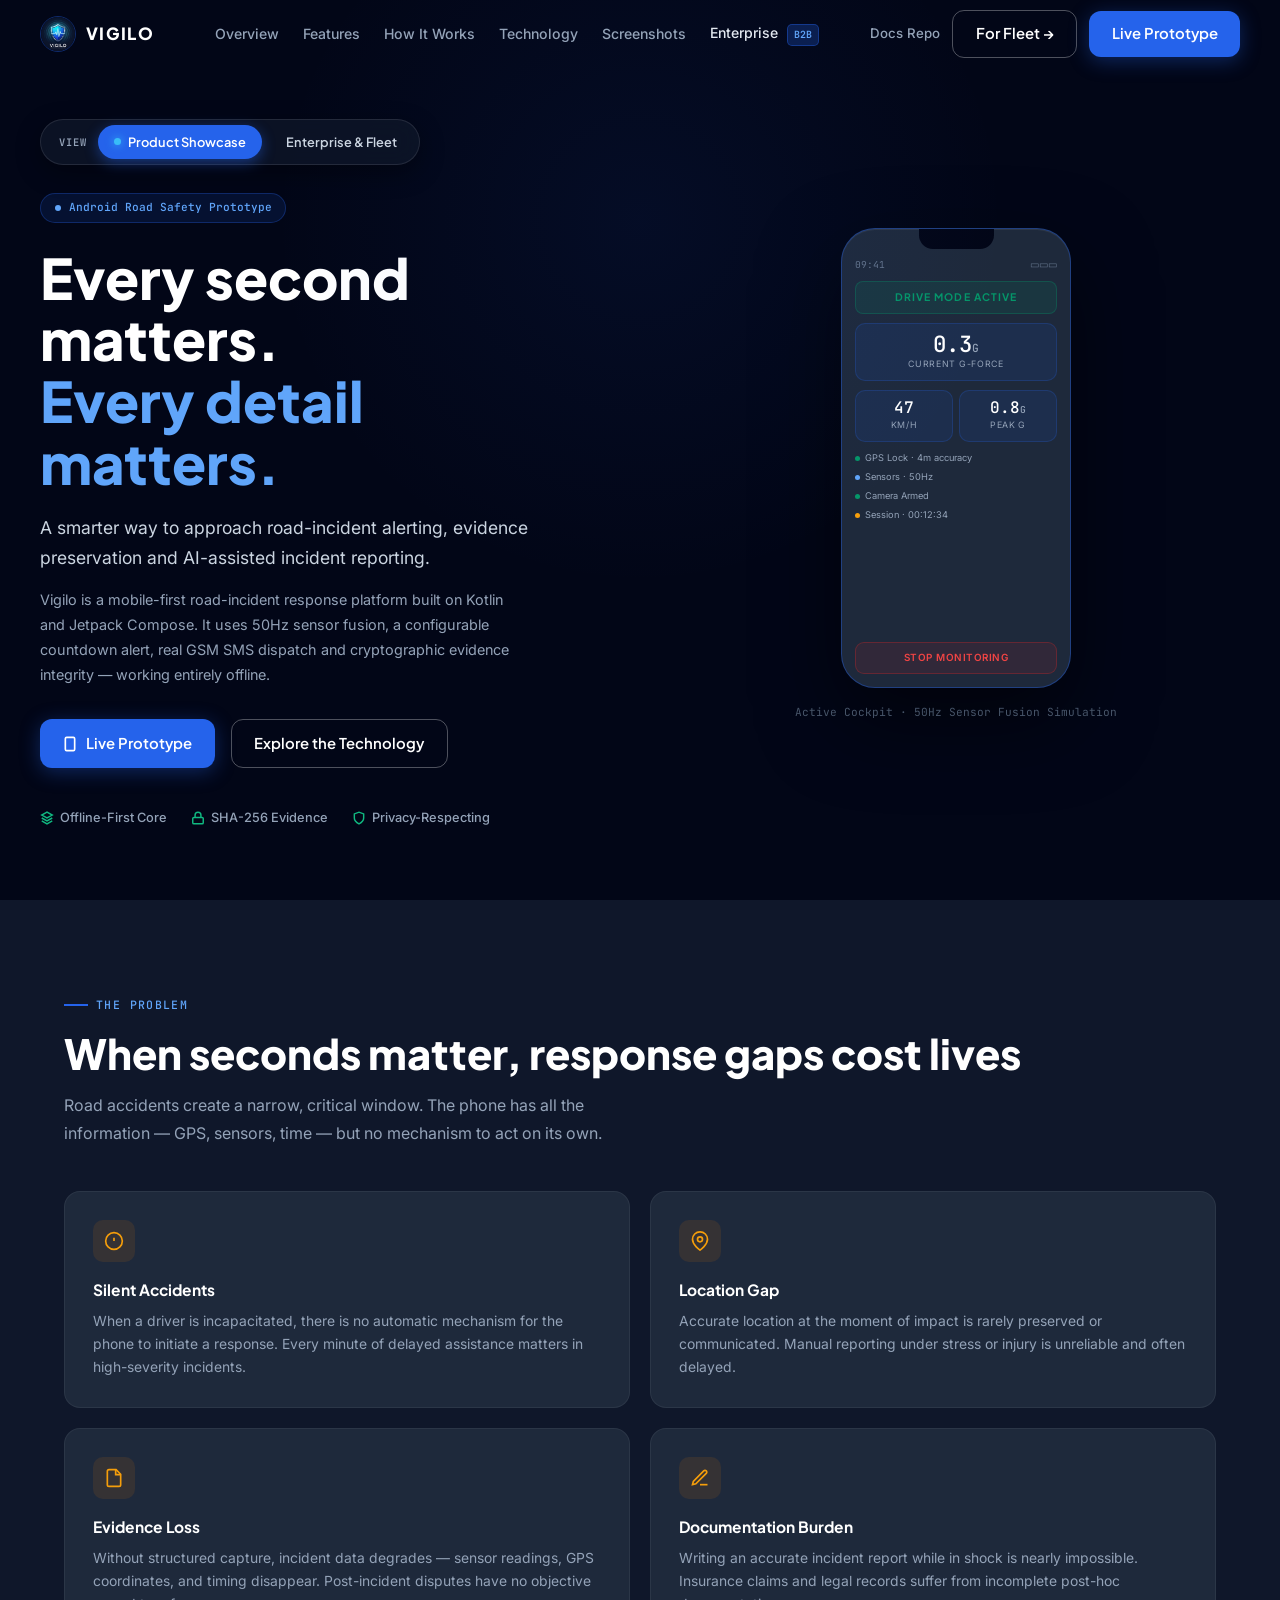
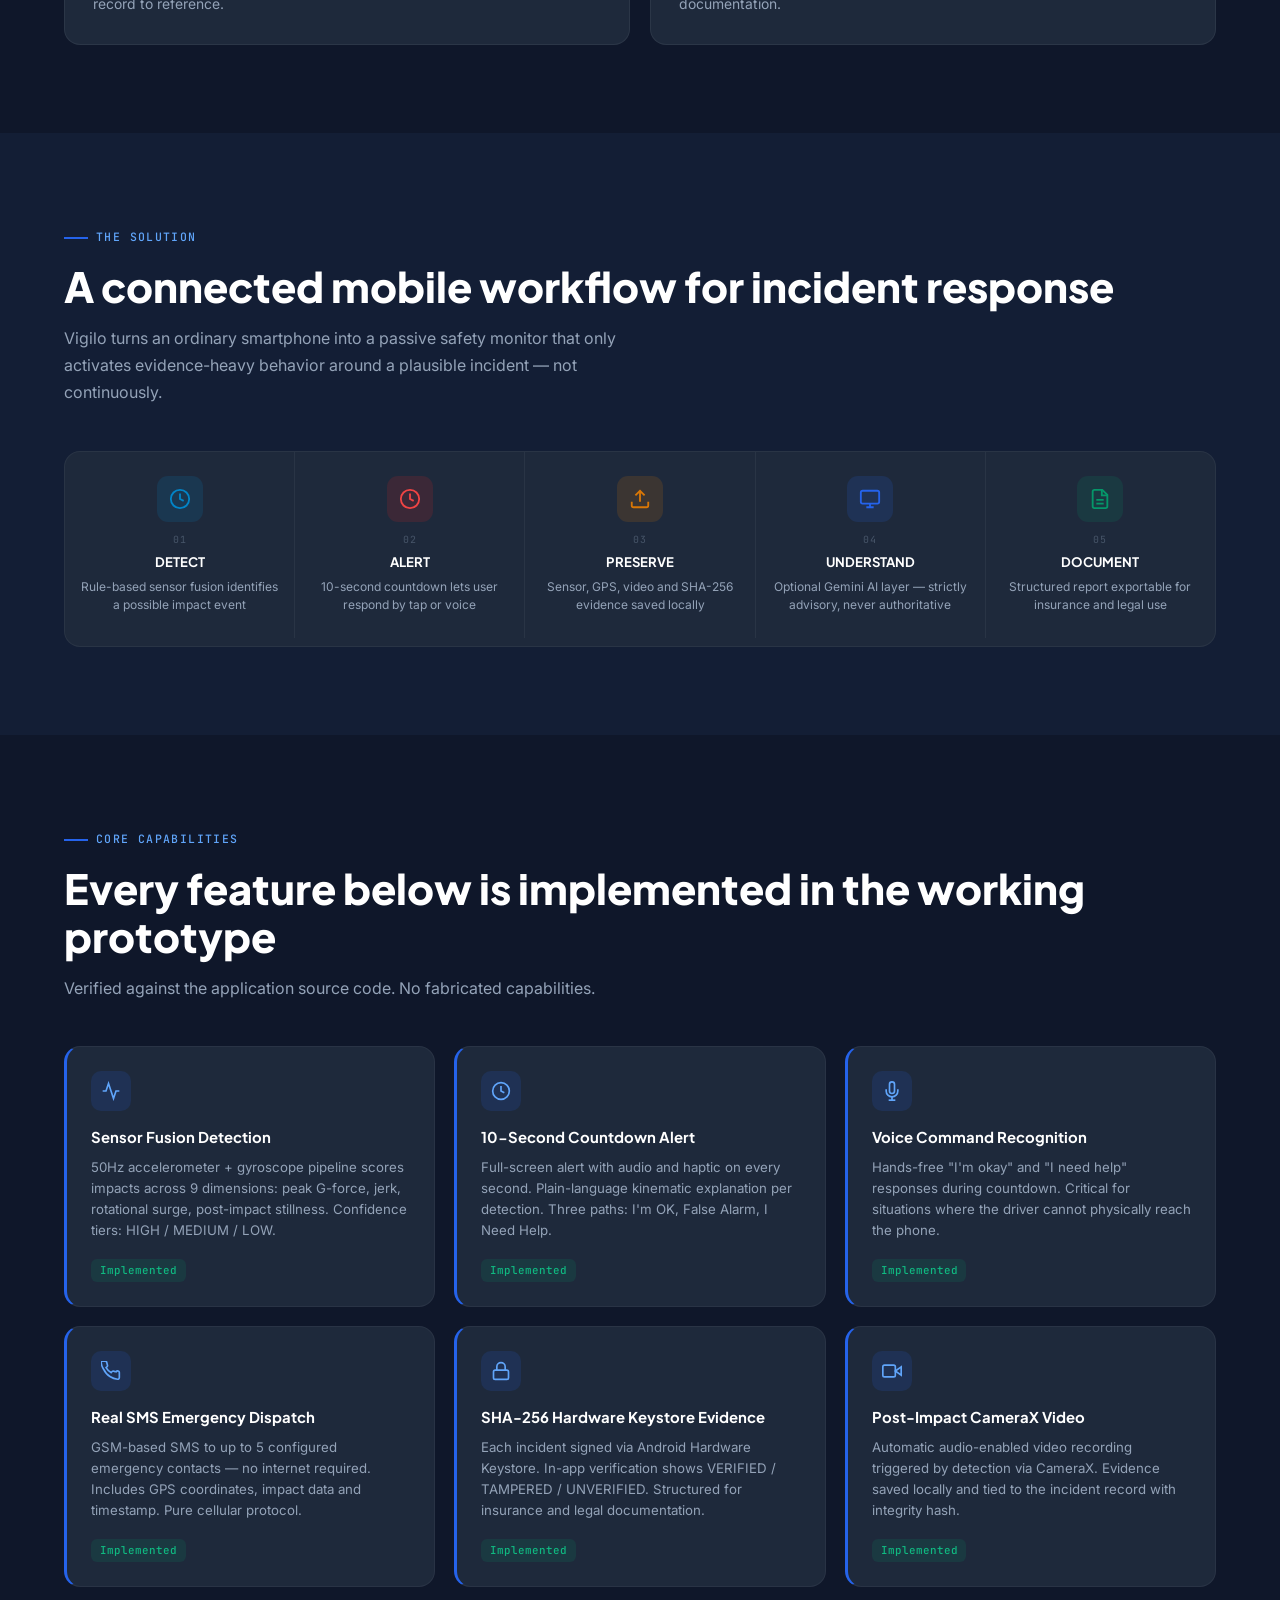
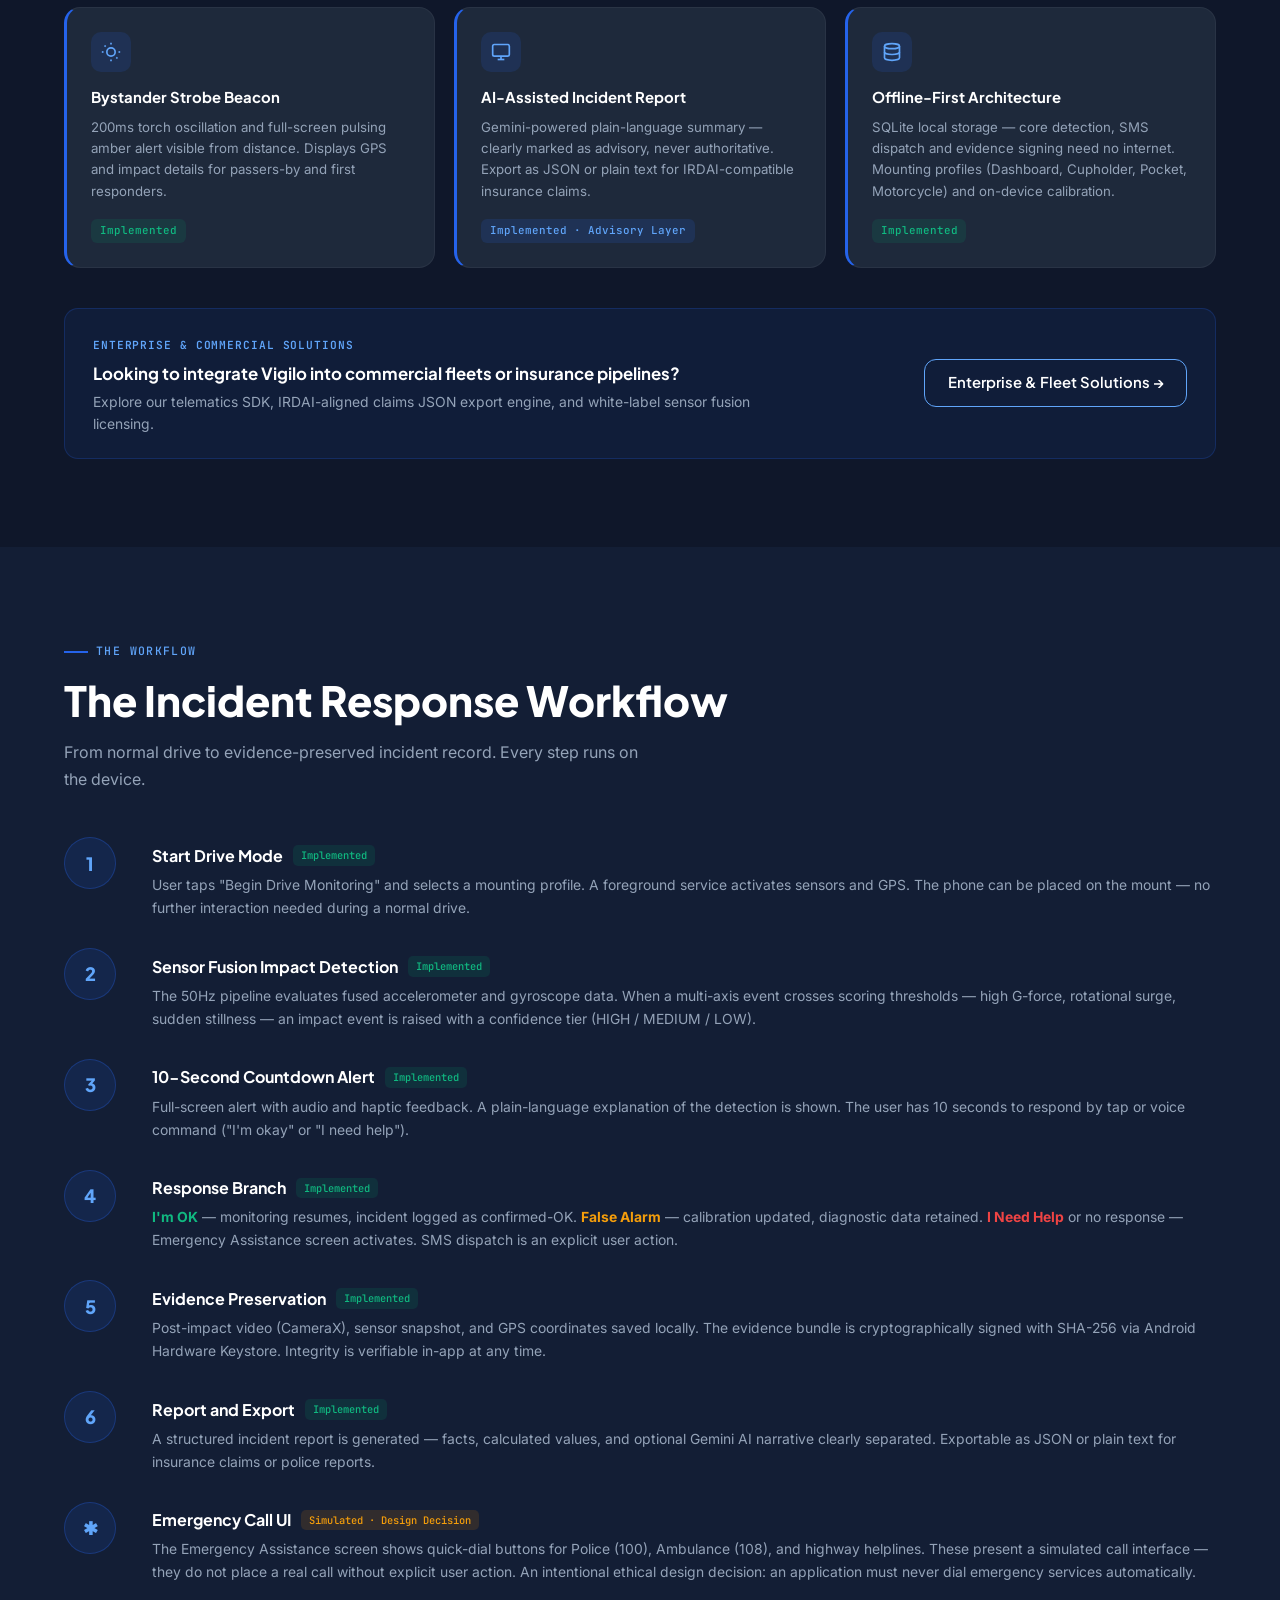
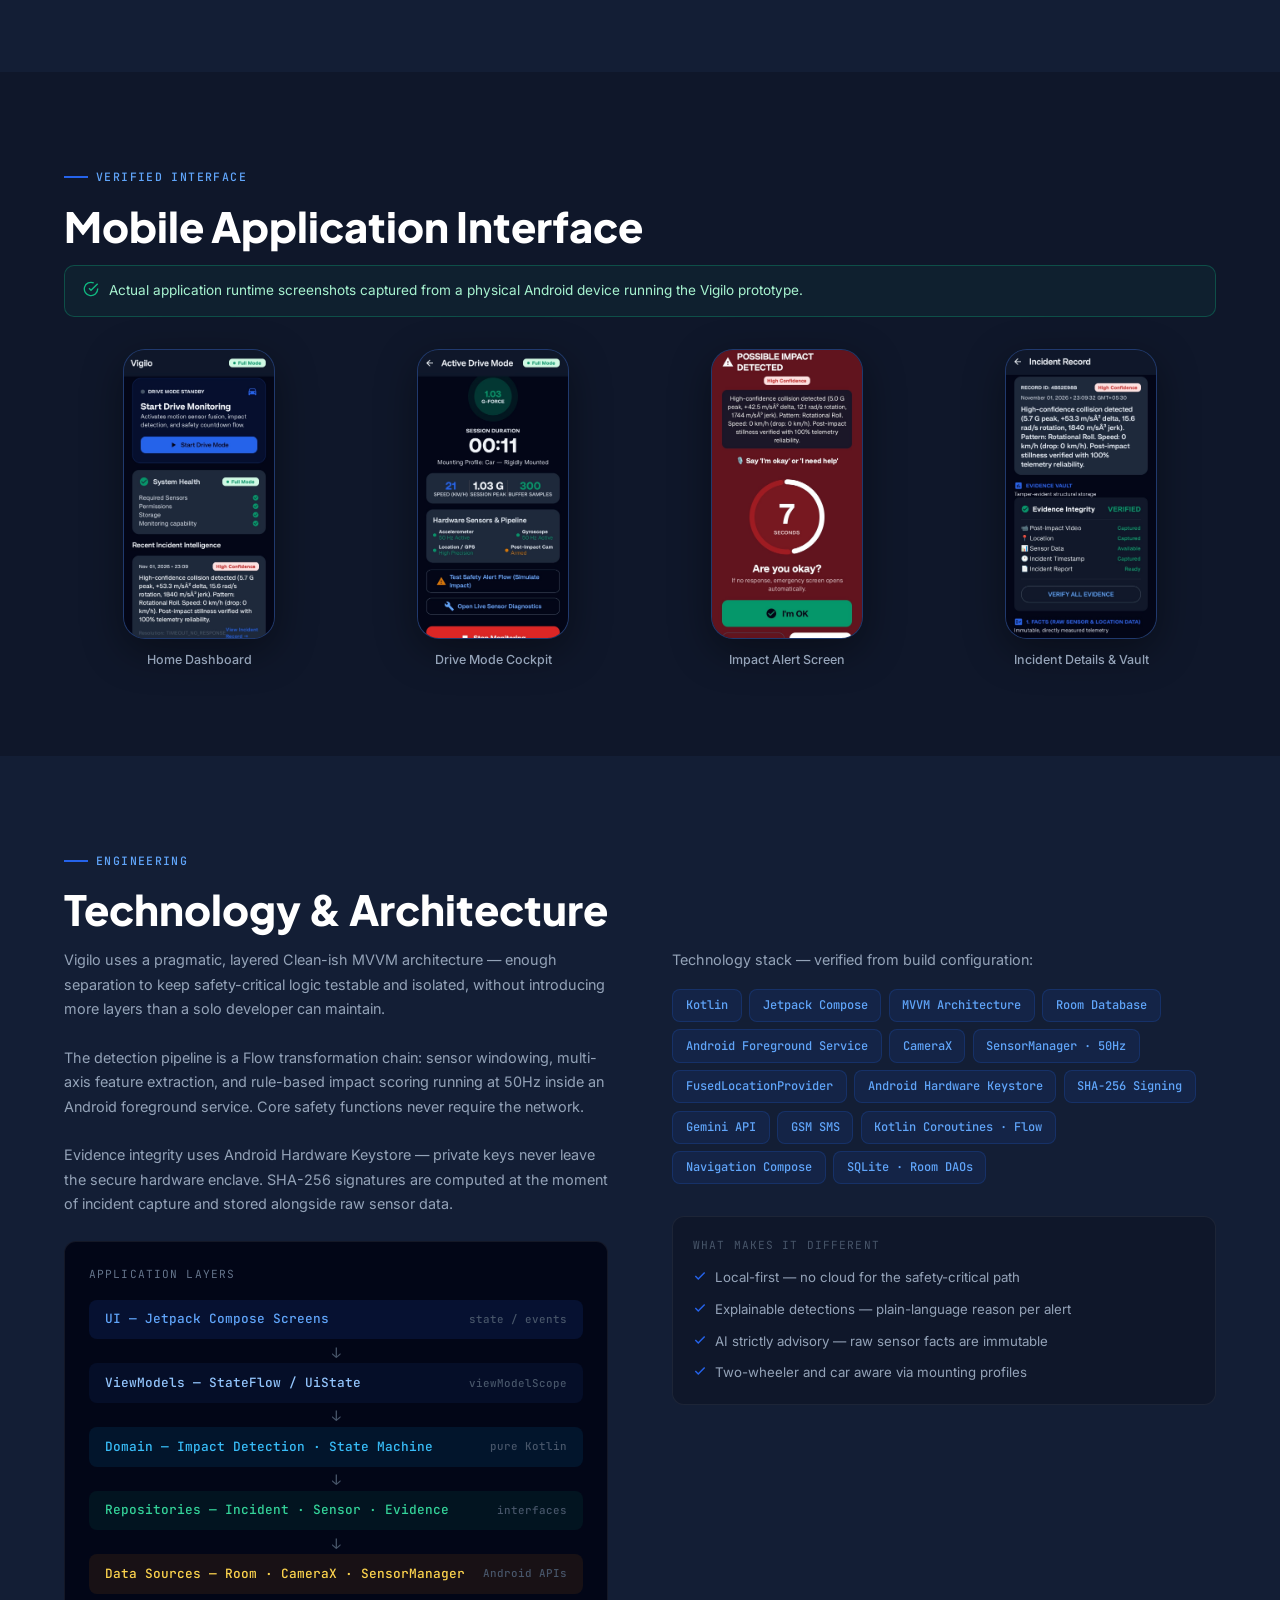
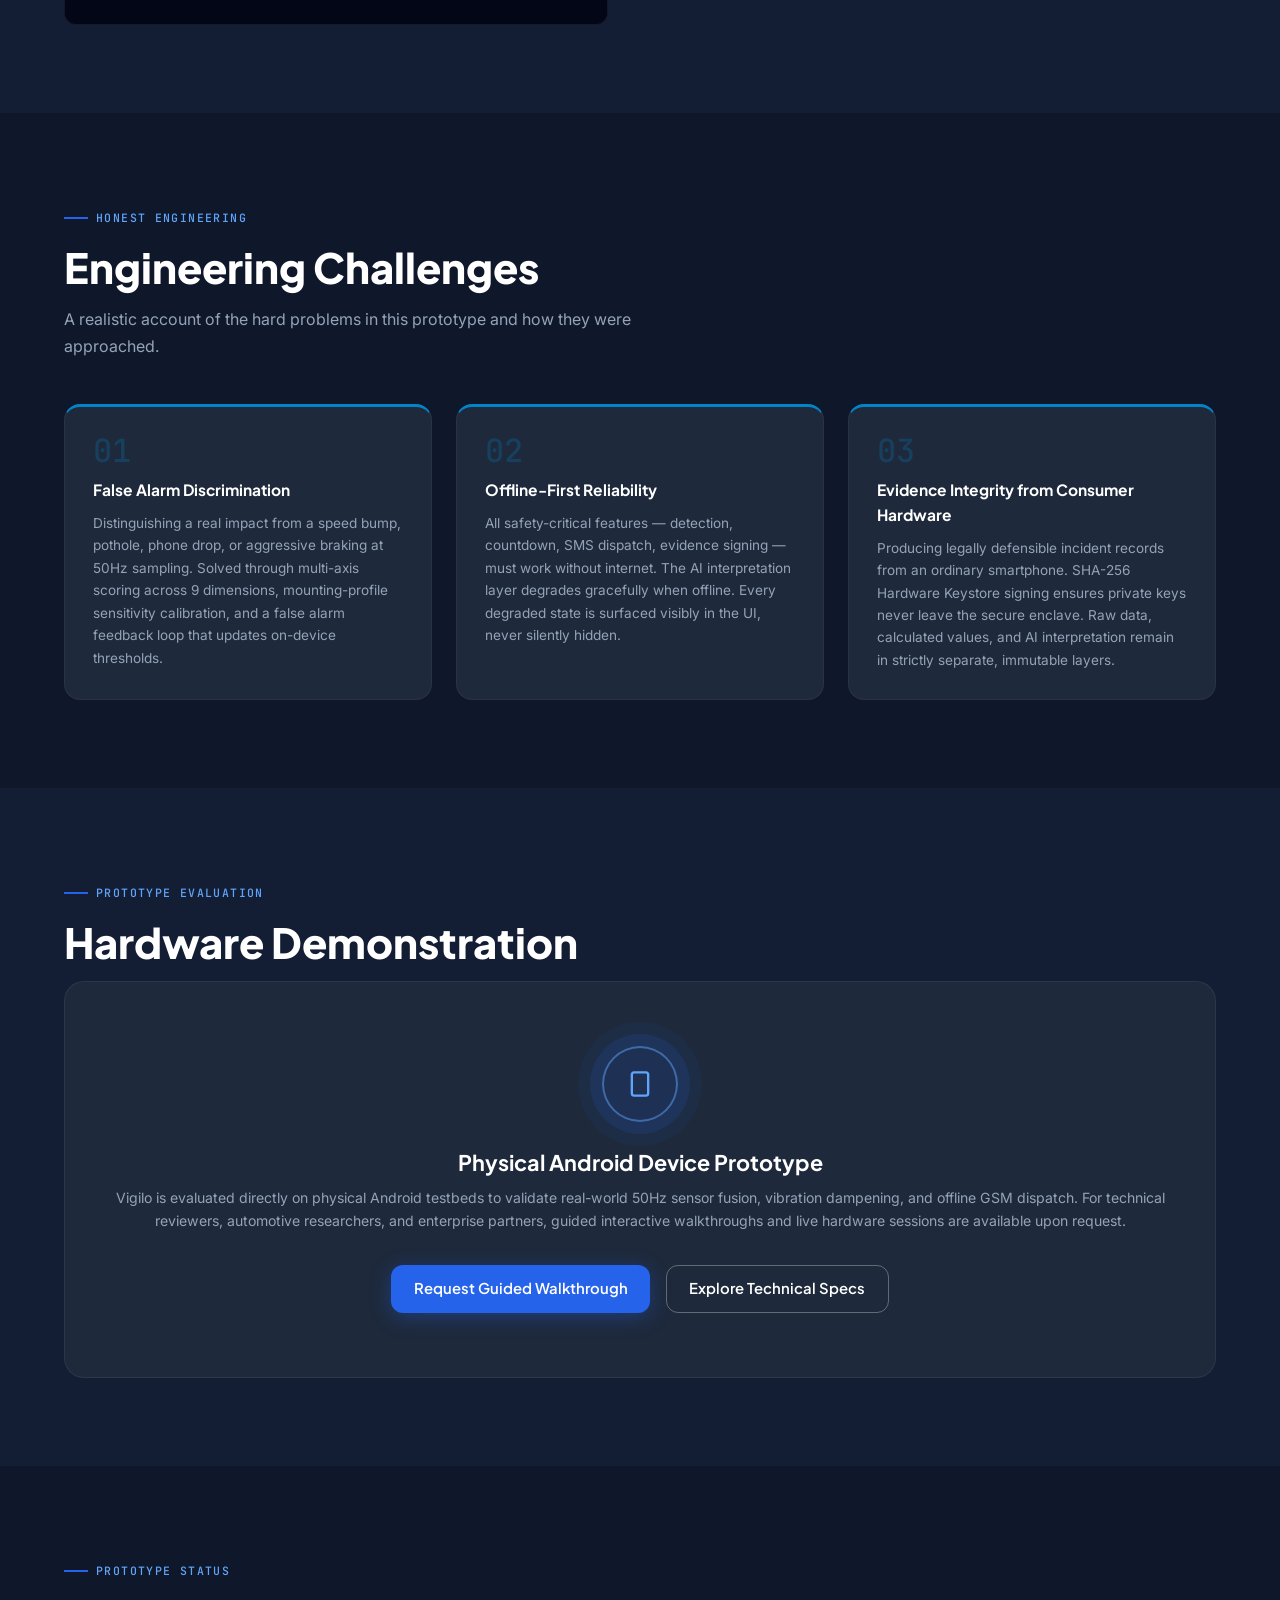
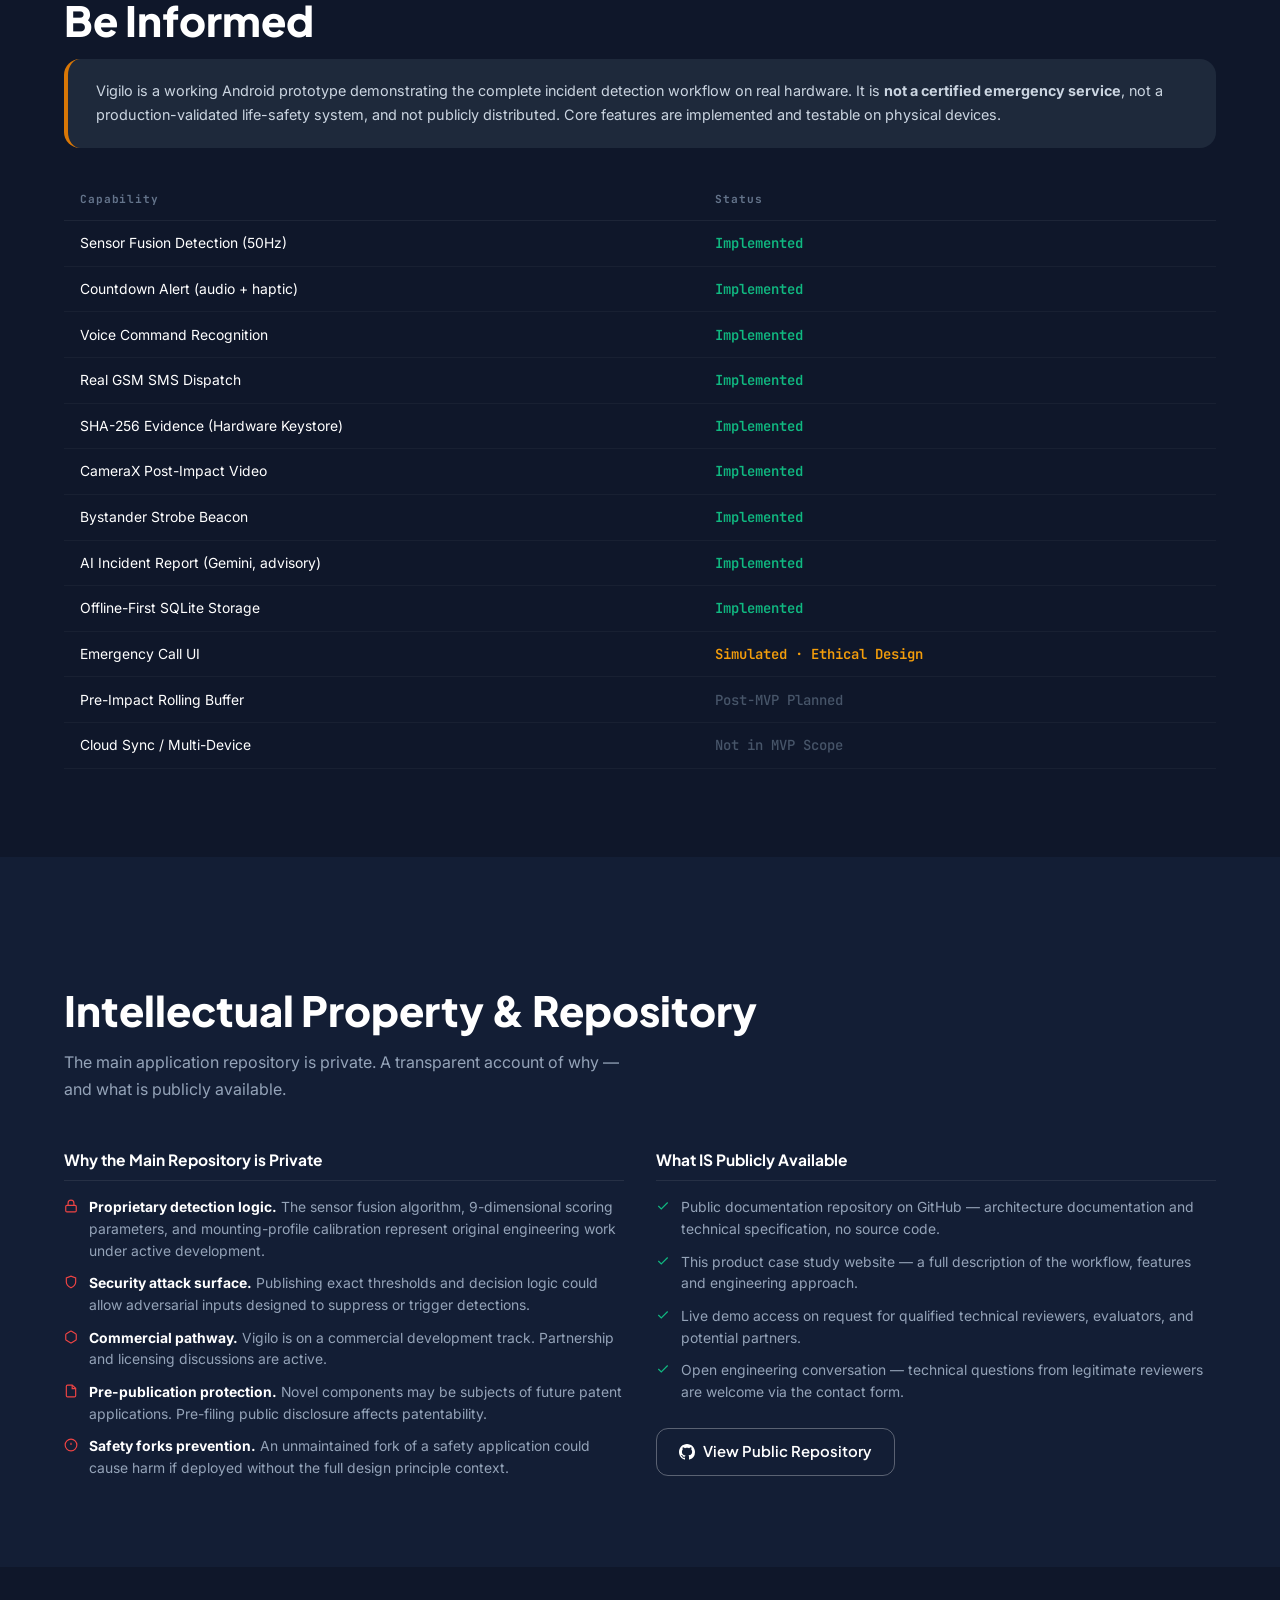
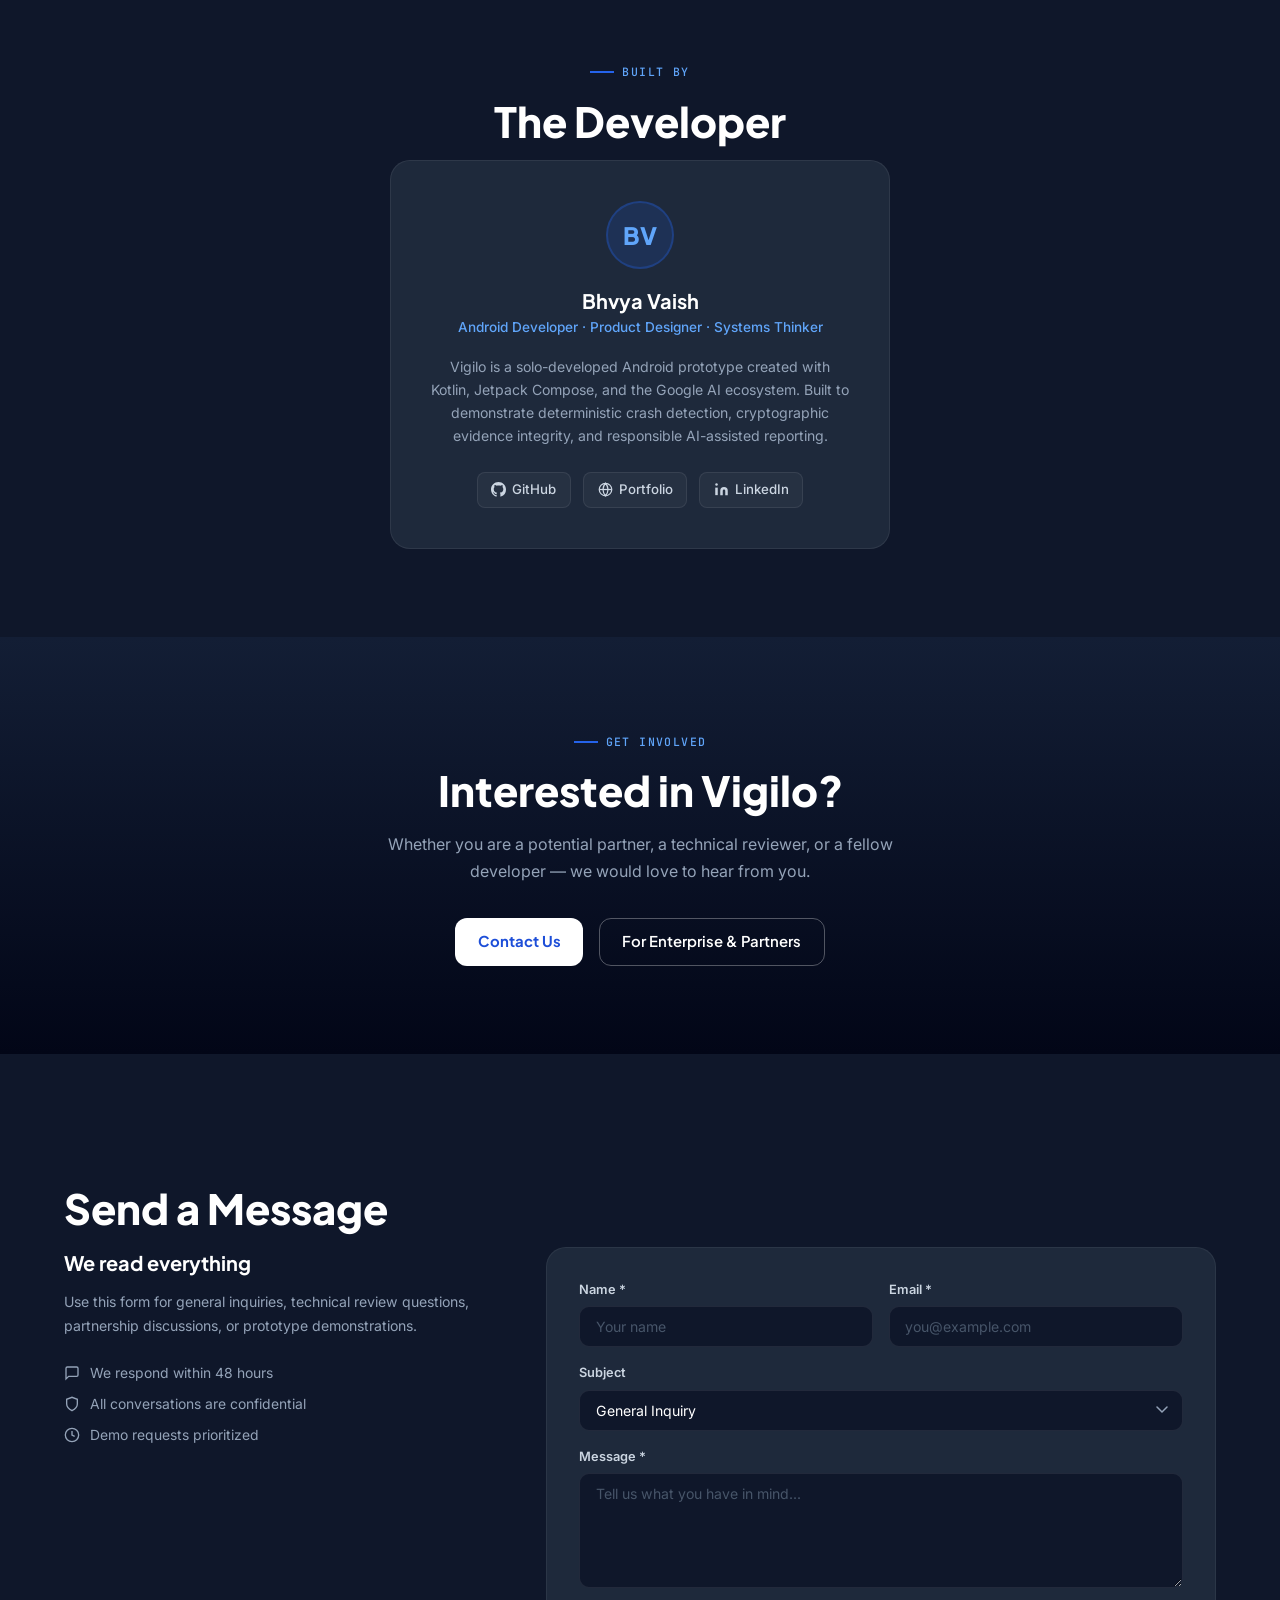
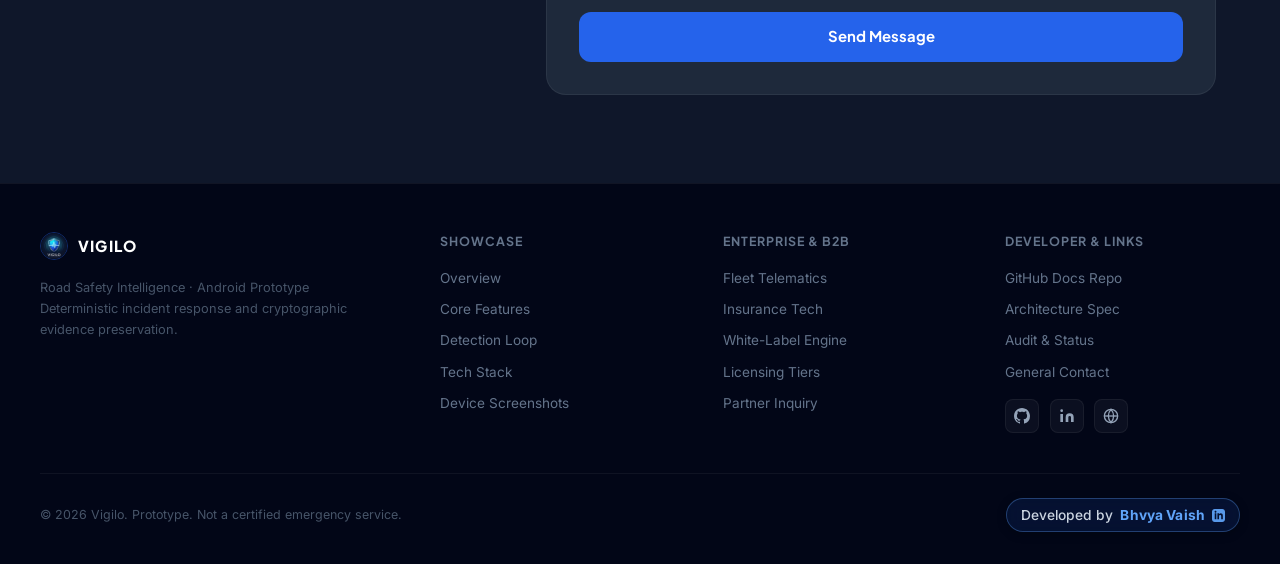
==== index.html @ 18c2a432 "feat: add logo favicon, highlight developer attribution, remove hosted on vercel text" ====
<!DOCTYPE html>
<html lang="en">
<head>
  <meta charset="UTF-8">
  <meta name="viewport" content="width=device-width, initial-scale=1.0">
  <title>Vigilo — Road Safety Intelligence</title>
  <meta name="description" content="Vigilo is a mobile-first road-incident response platform for Android. Sensor fusion crash detection, real SMS dispatch, SHA-256 evidence integrity, and AI-assisted reporting.">
    <link rel="icon" type="image/jpeg" href="assets/vigilo_logo_hd.jpg">
  <link rel="shortcut icon" href="favicon.ico">
  <link rel="apple-touch-icon" href="assets/apple-touch-icon.png">
  <link rel="stylesheet" href="style.css">
  <link rel="preconnect" href="https://fonts.googleapis.com">
  <link rel="preconnect" href="https://fonts.gstatic.com" crossorigin>
</head>
<body>

<!-- NAV -->
<nav class="nav" id="mainNav" role="navigation" aria-label="Main navigation">
  <div class="nav-inner">
    <a href="#" class="nav-brand" aria-label="Vigilo home">
      <img src="assets/vigilo_logo_hd.jpg" alt="Vigilo logo" class="nav-logo">
      <span class="nav-wordmark">VIGILO</span>
    </a>
    <div class="nav-links" role="menubar">
      <a href="#overview"     class="nav-link" role="menuitem">Overview</a>
      <a href="#features"     class="nav-link" role="menuitem">Features</a>
      <a href="#how-it-works" class="nav-link" role="menuitem">How It Works</a>
      <a href="#technology"   class="nav-link" role="menuitem">Technology</a>
      <a href="#demo"         class="nav-link" role="menuitem">Screenshots</a>
      <a href="business.html" class="nav-link nav-link--enterprise" role="menuitem">Enterprise <span class="nav-badge">B2B</span></a>
    </div>
    <div class="nav-actions">
      <a href="https://github.com/BhvyaVaish/vigilo-showcase" target="_blank" rel="noopener noreferrer" class="nav-github-link">Docs Repo</a>
      <a href="business.html" class="btn btn-outline btn-sm">For Fleet &rarr;</a>
      <a href="#demo" class="btn btn-primary btn-sm">Live Prototype</a>
    </div>
    <button class="nav-hamburger" id="hamburger" aria-label="Open menu" aria-expanded="false">
      <span></span><span></span><span></span>
    </button>
  </div>
  <div class="nav-mobile" id="navMobile" role="menu">
    <a href="#overview"     class="nav-link" role="menuitem">Overview</a>
    <a href="#features"     class="nav-link" role="menuitem">Features</a>
    <a href="#how-it-works" class="nav-link" role="menuitem">How It Works</a>
    <a href="#technology"   class="nav-link" role="menuitem">Technology</a>
    <a href="#demo"         class="nav-link" role="menuitem">Screenshots</a>
    <a href="business.html" class="nav-link nav-link--enterprise" role="menuitem">Enterprise &amp; Fleet <span class="nav-badge">B2B</span></a>
    <a href="https://github.com/BhvyaVaish/vigilo-showcase" target="_blank" rel="noopener noreferrer" class="nav-link" role="menuitem">GitHub Showcase</a>
    <a href="#demo" class="btn btn-primary">Live Prototype</a>
  </div>
</nav>

<!-- HERO -->
<section class="hero" id="home">
  <div class="hero-inner">
    <div class="hero-copy">
      <div class="site-page-switcher" role="tablist" aria-label="Website Page Switcher">
        <span class="switcher-label">View</span>
        <a href="index.html" class="switcher-pill active" role="tab" aria-selected="true">
          <span class="switcher-dot"></span>
          Product Showcase
        </a>
        <a href="business.html" class="switcher-pill" role="tab" aria-selected="false">
          Enterprise &amp; Fleet
        </a>
      </div>
      <div class="hero-badge">
        <span class="hero-badge-dot"></span>
        Android Road Safety Prototype
      </div>
      <h1 class="hero-title">Every second matters.<br><span class="accent">Every detail matters.</span></h1>
      <p class="hero-sub">A smarter way to approach road-incident alerting, evidence preservation and AI-assisted incident reporting.</p>
      <p class="hero-desc">Vigilo is a mobile-first road-incident response platform built on Kotlin and Jetpack Compose. It uses 50Hz sensor fusion, a configurable countdown alert, real GSM SMS dispatch and cryptographic evidence integrity — working entirely offline.</p>
      <div class="hero-actions">
        <a href="#demo" class="btn btn-primary">
          <svg width="16" height="16" viewBox="0 0 24 24" fill="none" stroke="currentColor" stroke-width="2.5" aria-hidden="true"><rect x="5" y="2" width="14" height="20" rx="2" ry="2"/><line x1="12" y1="18" x2="12.01" y2="18"/></svg>
          Live Prototype
        </a>
        <a href="#technology" class="btn btn-outline">Explore the Technology</a>
      </div>
      <div class="hero-trust">
        <span class="trust-item">
          <svg width="14" height="14" viewBox="0 0 24 24" fill="none" stroke="#10B981" stroke-width="2.5" aria-hidden="true"><path d="M12 2L3 7l9 5 9-5-9-5zM3 17l9 5 9-5M3 12l9 5 9-5"/></svg>
          Offline-First Core
        </span>
        <span class="trust-item">
          <svg width="14" height="14" viewBox="0 0 24 24" fill="none" stroke="#10B981" stroke-width="2.5" aria-hidden="true"><rect x="3" y="11" width="18" height="11" rx="2"/><path d="M7 11V7a5 5 0 0110 0v4"/></svg>
          SHA-256 Evidence
        </span>
        <span class="trust-item">
          <svg width="14" height="14" viewBox="0 0 24 24" fill="none" stroke="#10B981" stroke-width="2.5" aria-hidden="true"><path d="M12 22s8-4 8-10V5l-8-3-8 3v7c0 6 8 10 8 10z"/></svg>
          Privacy-Respecting
        </span>
      </div>
    </div>
    <div class="hero-visual">
      <div class="phone-mockup" role="img" aria-label="Vigilo drive mode UI representation">
        <div class="phone-notch"></div>
        <div class="phone-screen">
          <div class="phone-status-bar"><span>09:41</span><span>&#9645;&#9645;&#9645;</span></div>
          <div class="phone-drive-badge">DRIVE MODE ACTIVE</div>
          <div class="phone-metric-card">
            <div class="phone-metric-val">0.3<span style="font-size:0.7rem;color:#94A3B8;">G</span></div>
            <div class="phone-metric-label">Current G-Force</div>
          </div>
          <div class="phone-metrics-row">
            <div class="phone-metric-card">
              <div class="phone-metric-val" style="font-size:1rem;">47</div>
              <div class="phone-metric-label">km/h</div>
            </div>
            <div class="phone-metric-card">
              <div class="phone-metric-val" style="font-size:1rem;">0.8<span style="font-size:0.6rem;color:#94A3B8;">G</span></div>
              <div class="phone-metric-label">Peak G</div>
            </div>
          </div>
          <div class="phone-status-row">
            <div class="phone-status-item"><span class="phone-status-dot dot-green"></span>GPS Lock &middot; 4m accuracy</div>
            <div class="phone-status-item"><span class="phone-status-dot dot-blue"></span>Sensors &middot; 50Hz</div>
            <div class="phone-status-item"><span class="phone-status-dot dot-green"></span>Camera Armed</div>
            <div class="phone-status-item"><span class="phone-status-dot dot-amber"></span>Session &middot; 00:12:34</div>
          </div>
          <div class="phone-stop-btn">STOP MONITORING</div>
        </div>
      </div>
      <p class="phone-caption">Active Cockpit &middot; 50Hz Sensor Fusion Simulation</p>
    </div>
  </div>
</section>

<!-- PROBLEM -->
<section class="section section--900" id="overview">
  <div class="container">
    <span class="section-label fade-up">The Problem</span>
    <h2 class="section-title fade-up">When seconds matter, response gaps cost lives</h2>
    <p class="section-sub fade-up">Road accidents create a narrow, critical window. The phone has all the information — GPS, sensors, time — but no mechanism to act on its own.</p>
    <div class="problem-grid">
      <div class="problem-card fade-up">
        <div class="problem-icon">
          <svg width="20" height="20" viewBox="0 0 24 24" fill="none" stroke="#F59E0B" stroke-width="2" aria-hidden="true"><circle cx="12" cy="12" r="10"/><line x1="12" y1="8" x2="12" y2="12"/><line x1="12" y1="16" x2="12.01" y2="16"/></svg>
        </div>
        <h3 class="problem-title">Silent Accidents</h3>
        <p class="problem-desc">When a driver is incapacitated, there is no automatic mechanism for the phone to initiate a response. Every minute of delayed assistance matters in high-severity incidents.</p>
      </div>
      <div class="problem-card fade-up">
        <div class="problem-icon">
          <svg width="20" height="20" viewBox="0 0 24 24" fill="none" stroke="#F59E0B" stroke-width="2" aria-hidden="true"><path d="M21 10c0 7-9 13-9 13s-9-6-9-13a9 9 0 0118 0z"/><circle cx="12" cy="10" r="3"/></svg>
        </div>
        <h3 class="problem-title">Location Gap</h3>
        <p class="problem-desc">Accurate location at the moment of impact is rarely preserved or communicated. Manual reporting under stress or injury is unreliable and often delayed.</p>
      </div>
      <div class="problem-card fade-up">
        <div class="problem-icon">
          <svg width="20" height="20" viewBox="0 0 24 24" fill="none" stroke="#F59E0B" stroke-width="2" aria-hidden="true"><path d="M14.5 2H6a2 2 0 00-2 2v16a2 2 0 002 2h12a2 2 0 002-2V7.5L14.5 2z"/><polyline points="14 2 14 8 20 8"/></svg>
        </div>
        <h3 class="problem-title">Evidence Loss</h3>
        <p class="problem-desc">Without structured capture, incident data degrades — sensor readings, GPS coordinates, and timing disappear. Post-incident disputes have no objective record to reference.</p>
      </div>
      <div class="problem-card fade-up">
        <div class="problem-icon">
          <svg width="20" height="20" viewBox="0 0 24 24" fill="none" stroke="#F59E0B" stroke-width="2" aria-hidden="true"><path d="M12 20h9"/><path d="M16.5 3.5a2.121 2.121 0 013 3L7 19l-4 1 1-4L16.5 3.5z"/></svg>
        </div>
        <h3 class="problem-title">Documentation Burden</h3>
        <p class="problem-desc">Writing an accurate incident report while in shock is nearly impossible. Insurance claims and legal records suffer from incomplete post-hoc documentation.</p>
      </div>
    </div>
  </div>
</section>

<!-- PIPELINE -->
<section class="section section--850">
  <div class="container">
    <span class="section-label fade-up">The Solution</span>
    <h2 class="section-title fade-up">A connected mobile workflow for incident response</h2>
    <p class="section-sub fade-up">Vigilo turns an ordinary smartphone into a passive safety monitor that only activates evidence-heavy behavior around a plausible incident — not continuously.</p>
    <div class="pipeline fade-up">
      <div class="pipeline-step">
        <div class="pipeline-icon" style="background:rgba(2,132,199,0.15);">
          <svg width="22" height="22" viewBox="0 0 24 24" fill="none" stroke="#0284C7" stroke-width="2" aria-hidden="true"><circle cx="12" cy="12" r="10"/><path d="M12 6v6l4 2"/></svg>
        </div>
        <div class="pipeline-step-num">01</div>
        <div class="pipeline-step-title">DETECT</div>
        <div class="pipeline-step-desc">Rule-based sensor fusion identifies a possible impact event</div>
      </div>
      <div class="pipeline-step">
        <div class="pipeline-icon" style="background:rgba(220,38,38,0.15);">
          <svg width="22" height="22" viewBox="0 0 24 24" fill="none" stroke="#EF4444" stroke-width="2" aria-hidden="true"><circle cx="12" cy="12" r="10"/><polyline points="12 6 12 12 16 14"/></svg>
        </div>
        <div class="pipeline-step-num">02</div>
        <div class="pipeline-step-title">ALERT</div>
        <div class="pipeline-step-desc">10-second countdown lets user respond by tap or voice</div>
      </div>
      <div class="pipeline-step">
        <div class="pipeline-icon" style="background:rgba(217,119,6,0.15);">
          <svg width="22" height="22" viewBox="0 0 24 24" fill="none" stroke="#D97706" stroke-width="2" aria-hidden="true"><path d="M21 15v4a2 2 0 01-2 2H5a2 2 0 01-2-2v-4"/><polyline points="17 8 12 3 7 8"/><line x1="12" y1="3" x2="12" y2="15"/></svg>
        </div>
        <div class="pipeline-step-num">03</div>
        <div class="pipeline-step-title">PRESERVE</div>
        <div class="pipeline-step-desc">Sensor, GPS, video and SHA-256 evidence saved locally</div>
      </div>
      <div class="pipeline-step">
        <div class="pipeline-icon" style="background:rgba(37,99,235,0.15);">
          <svg width="22" height="22" viewBox="0 0 24 24" fill="none" stroke="#2563EB" stroke-width="2" aria-hidden="true"><rect x="2" y="3" width="20" height="14" rx="2"/><line x1="8" y1="21" x2="16" y2="21"/><line x1="12" y1="17" x2="12" y2="21"/></svg>
        </div>
        <div class="pipeline-step-num">04</div>
        <div class="pipeline-step-title">UNDERSTAND</div>
        <div class="pipeline-step-desc">Optional Gemini AI layer — strictly advisory, never authoritative</div>
      </div>
      <div class="pipeline-step">
        <div class="pipeline-icon" style="background:rgba(5,150,105,0.15);">
          <svg width="22" height="22" viewBox="0 0 24 24" fill="none" stroke="#059669" stroke-width="2" aria-hidden="true"><path d="M14.5 2H6a2 2 0 00-2 2v16a2 2 0 002 2h12a2 2 0 002-2V7.5L14.5 2z"/><polyline points="14 2 14 8 20 8"/><line x1="16" y1="13" x2="8" y2="13"/><line x1="16" y1="17" x2="8" y2="17"/></svg>
        </div>
        <div class="pipeline-step-num">05</div>
        <div class="pipeline-step-title">DOCUMENT</div>
        <div class="pipeline-step-desc">Structured report exportable for insurance and legal use</div>
      </div>
    </div>
  </div>
</section>

<!-- FEATURES -->
<section class="section section--900" id="features">
  <div class="container">
    <span class="section-label fade-up">Core Capabilities</span>
    <h2 class="section-title fade-up">Every feature below is implemented in the working prototype</h2>
    <p class="section-sub fade-up">Verified against the application source code. No fabricated capabilities.</p>
    <div class="features-grid">
      <div class="feature-card fade-up">
        <div class="feature-icon"><svg width="20" height="20" viewBox="0 0 24 24" fill="none" stroke="#60A5FA" stroke-width="2" aria-hidden="true"><polyline points="22 12 18 12 15 21 9 3 6 12 2 12"/></svg></div>
        <h3 class="feature-title">Sensor Fusion Detection</h3>
        <p class="feature-desc">50Hz accelerometer + gyroscope pipeline scores impacts across 9 dimensions: peak G-force, jerk, rotational surge, post-impact stillness. Confidence tiers: HIGH / MEDIUM / LOW.</p>
        <span class="feature-badge badge-impl">Implemented</span>
      </div>
      <div class="feature-card fade-up">
        <div class="feature-icon"><svg width="20" height="20" viewBox="0 0 24 24" fill="none" stroke="#60A5FA" stroke-width="2" aria-hidden="true"><circle cx="12" cy="12" r="10"/><polyline points="12 6 12 12 16 14"/></svg></div>
        <h3 class="feature-title">10-Second Countdown Alert</h3>
        <p class="feature-desc">Full-screen alert with audio and haptic on every second. Plain-language kinematic explanation per detection. Three paths: I'm OK, False Alarm, I Need Help.</p>
        <span class="feature-badge badge-impl">Implemented</span>
      </div>
      <div class="feature-card fade-up">
        <div class="feature-icon"><svg width="20" height="20" viewBox="0 0 24 24" fill="none" stroke="#60A5FA" stroke-width="2" aria-hidden="true"><path d="M12 1a3 3 0 00-3 3v8a3 3 0 006 0V4a3 3 0 00-3-3z"/><path d="M19 10v2a7 7 0 01-14 0v-2"/><line x1="12" y1="19" x2="12" y2="23"/><line x1="8" y1="23" x2="16" y2="23"/></svg></div>
        <h3 class="feature-title">Voice Command Recognition</h3>
        <p class="feature-desc">Hands-free "I'm okay" and "I need help" responses during countdown. Critical for situations where the driver cannot physically reach the phone.</p>
        <span class="feature-badge badge-impl">Implemented</span>
      </div>
      <div class="feature-card fade-up">
        <div class="feature-icon"><svg width="20" height="20" viewBox="0 0 24 24" fill="none" stroke="#60A5FA" stroke-width="2" aria-hidden="true"><path d="M22 16.92v3a2 2 0 01-2.18 2 19.79 19.79 0 01-8.63-3.07A19.5 19.5 0 013.07 9.81a19.79 19.79 0 01-3.07-8.63A2 2 0 012 .18h3a2 2 0 012 1.72 12.84 12.84 0 00.7 2.81 2 2 0 01-.45 2.11L6.09 7.91a16 16 0 006 6l1.27-1.27a2 2 0 012.11-.45 12.84 12.84 0 002.81.7A2 2 0 0122 14z"/></svg></div>
        <h3 class="feature-title">Real SMS Emergency Dispatch</h3>
        <p class="feature-desc">GSM-based SMS to up to 5 configured emergency contacts — no internet required. Includes GPS coordinates, impact data and timestamp. Pure cellular protocol.</p>
        <span class="feature-badge badge-impl">Implemented</span>
      </div>
      <div class="feature-card fade-up">
        <div class="feature-icon"><svg width="20" height="20" viewBox="0 0 24 24" fill="none" stroke="#60A5FA" stroke-width="2" aria-hidden="true"><rect x="3" y="11" width="18" height="11" rx="2"/><path d="M7 11V7a5 5 0 0110 0v4"/></svg></div>
        <h3 class="feature-title">SHA-256 Hardware Keystore Evidence</h3>
        <p class="feature-desc">Each incident signed via Android Hardware Keystore. In-app verification shows VERIFIED / TAMPERED / UNVERIFIED. Structured for insurance and legal documentation.</p>
        <span class="feature-badge badge-impl">Implemented</span>
      </div>
      <div class="feature-card fade-up">
        <div class="feature-icon"><svg width="20" height="20" viewBox="0 0 24 24" fill="none" stroke="#60A5FA" stroke-width="2" aria-hidden="true"><path d="M23 7l-7 5 7 5V7z"/><rect x="1" y="5" width="15" height="14" rx="2"/></svg></div>
        <h3 class="feature-title">Post-Impact CameraX Video</h3>
        <p class="feature-desc">Automatic audio-enabled video recording triggered by detection via CameraX. Evidence saved locally and tied to the incident record with integrity hash.</p>
        <span class="feature-badge badge-impl">Implemented</span>
      </div>
      <div class="feature-card fade-up">
        <div class="feature-icon"><svg width="20" height="20" viewBox="0 0 24 24" fill="none" stroke="#60A5FA" stroke-width="2" aria-hidden="true"><circle cx="12" cy="12" r="5"/><line x1="12" y1="1" x2="12" y2="3"/><line x1="12" y1="21" x2="12" y2="23"/><line x1="4.22" y1="4.22" x2="5.64" y2="5.64"/><line x1="18.36" y1="18.36" x2="19.78" y2="19.78"/><line x1="1" y1="12" x2="3" y2="12"/><line x1="21" y1="12" x2="23" y2="12"/></svg></div>
        <h3 class="feature-title">Bystander Strobe Beacon</h3>
        <p class="feature-desc">200ms torch oscillation and full-screen pulsing amber alert visible from distance. Displays GPS and impact details for passers-by and first responders.</p>
        <span class="feature-badge badge-impl">Implemented</span>
      </div>
      <div class="feature-card fade-up">
        <div class="feature-icon"><svg width="20" height="20" viewBox="0 0 24 24" fill="none" stroke="#60A5FA" stroke-width="2" aria-hidden="true"><rect x="2" y="3" width="20" height="14" rx="2"/><line x1="8" y1="21" x2="16" y2="21"/><line x1="12" y1="17" x2="12" y2="21"/></svg></div>
        <h3 class="feature-title">AI-Assisted Incident Report</h3>
        <p class="feature-desc">Gemini-powered plain-language summary — clearly marked as advisory, never authoritative. Export as JSON or plain text for IRDAI-compatible insurance claims.</p>
        <span class="feature-badge badge-advisory">Implemented &middot; Advisory Layer</span>
      </div>
      <div class="feature-card fade-up">
        <div class="feature-icon"><svg width="20" height="20" viewBox="0 0 24 24" fill="none" stroke="#60A5FA" stroke-width="2" aria-hidden="true"><ellipse cx="12" cy="5" rx="9" ry="3"/><path d="M21 12c0 1.66-4 3-9 3s-9-1.34-9-3"/><path d="M3 5v14c0 1.66 4 3 9 3s9-1.34 9-3V5"/></svg></div>
        <h3 class="feature-title">Offline-First Architecture</h3>
        <p class="feature-desc">SQLite local storage — core detection, SMS dispatch and evidence signing need no internet. Mounting profiles (Dashboard, Cupholder, Pocket, Motorcycle) and on-device calibration.</p>
        <span class="feature-badge badge-impl">Implemented</span>
      </div>
    </div>
    <div class="features-business-callout fade-up" style="margin-top:2.5rem;padding:1.4rem 1.75rem;background:rgba(37,99,235,0.08);border:1px solid rgba(37,99,235,0.22);border-radius:14px;display:flex;align-items:center;justify-content:space-between;flex-wrap:wrap;gap:1rem;">
      <div style="max-width:720px;">
        <span style="font-family:var(--font-mono);font-size:0.7rem;color:var(--blue-light);font-weight:600;letter-spacing:0.08em;text-transform:uppercase;">Enterprise &amp; Commercial Solutions</span>
        <h4 style="font-family:var(--font-brand);font-size:1.05rem;font-weight:700;color:var(--white);margin:0.25rem 0 0.2rem;">Looking to integrate Vigilo into commercial fleets or insurance pipelines?</h4>
        <p style="font-size:0.87rem;color:var(--slate-400);margin:0;">Explore our telematics SDK, IRDAI-aligned claims JSON export engine, and white-label sensor fusion licensing.</p>
      </div>
      <a href="business.html" class="btn btn-outline btn-sm" style="white-space:nowrap;border-color:var(--blue-light);color:var(--white);">
        Enterprise &amp; Fleet Solutions &rarr;
      </a>
    </div>
  </div>
</section>

<!-- HOW IT WORKS -->
<section class="section section--850" id="how-it-works">
  <div class="container">
    <span class="section-label fade-up">The Workflow</span>
    <h2 class="section-title fade-up">The Incident Response Workflow</h2>
    <p class="section-sub fade-up">From normal drive to evidence-preserved incident record. Every step runs on the device.</p>
    <div class="workflow-steps">
      <div class="workflow-step fade-up">
        <div class="workflow-num">1</div>
        <div class="workflow-content">
          <h3 class="workflow-title">Start Drive Mode <span class="workflow-pill pill-impl">Implemented</span></h3>
          <p class="workflow-desc">User taps "Begin Drive Monitoring" and selects a mounting profile. A foreground service activates sensors and GPS. The phone can be placed on the mount — no further interaction needed during a normal drive.</p>
        </div>
      </div>
      <div class="workflow-step fade-up">
        <div class="workflow-num">2</div>
        <div class="workflow-content">
          <h3 class="workflow-title">Sensor Fusion Impact Detection <span class="workflow-pill pill-impl">Implemented</span></h3>
          <p class="workflow-desc">The 50Hz pipeline evaluates fused accelerometer and gyroscope data. When a multi-axis event crosses scoring thresholds — high G-force, rotational surge, sudden stillness — an impact event is raised with a confidence tier (HIGH / MEDIUM / LOW).</p>
        </div>
      </div>
      <div class="workflow-step fade-up">
        <div class="workflow-num">3</div>
        <div class="workflow-content">
          <h3 class="workflow-title">10-Second Countdown Alert <span class="workflow-pill pill-impl">Implemented</span></h3>
          <p class="workflow-desc">Full-screen alert with audio and haptic feedback. A plain-language explanation of the detection is shown. The user has 10 seconds to respond by tap or voice command ("I'm okay" or "I need help").</p>
        </div>
      </div>
      <div class="workflow-step fade-up">
        <div class="workflow-num">4</div>
        <div class="workflow-content">
          <h3 class="workflow-title">Response Branch <span class="workflow-pill pill-impl">Implemented</span></h3>
          <p class="workflow-desc"><strong style="color:#10B981;">I'm OK</strong> — monitoring resumes, incident logged as confirmed-OK. <strong style="color:#F59E0B;">False Alarm</strong> — calibration updated, diagnostic data retained. <strong style="color:#EF4444;">I Need Help</strong> or no response — Emergency Assistance screen activates. SMS dispatch is an explicit user action.</p>
        </div>
      </div>
      <div class="workflow-step fade-up">
        <div class="workflow-num">5</div>
        <div class="workflow-content">
          <h3 class="workflow-title">Evidence Preservation <span class="workflow-pill pill-impl">Implemented</span></h3>
          <p class="workflow-desc">Post-impact video (CameraX), sensor snapshot, and GPS coordinates saved locally. The evidence bundle is cryptographically signed with SHA-256 via Android Hardware Keystore. Integrity is verifiable in-app at any time.</p>
        </div>
      </div>
      <div class="workflow-step fade-up">
        <div class="workflow-num">6</div>
        <div class="workflow-content">
          <h3 class="workflow-title">Report and Export <span class="workflow-pill pill-impl">Implemented</span></h3>
          <p class="workflow-desc">A structured incident report is generated — facts, calculated values, and optional Gemini AI narrative clearly separated. Exportable as JSON or plain text for insurance claims or police reports.</p>
        </div>
      </div>
      <div class="workflow-step fade-up">
        <div class="workflow-num" style="font-size:1.1rem;">&#x2731;</div>
        <div class="workflow-content">
          <h3 class="workflow-title">Emergency Call UI <span class="workflow-pill pill-sim">Simulated &middot; Design Decision</span></h3>
          <p class="workflow-desc">The Emergency Assistance screen shows quick-dial buttons for Police (100), Ambulance (108), and highway helplines. These present a simulated call interface — they do not place a real call without explicit user action. An intentional ethical design decision: an application must never dial emergency services automatically.</p>
        </div>
      </div>
    </div>
  </div>
</section>

<!-- GALLERY -->
<section class="section section--900" id="gallery">
  <div class="container">
    <span class="section-label fade-up">Verified Interface</span>
    <h2 class="section-title fade-up">Mobile Application Interface</h2>
    <div class="gallery-note fade-up" style="border-color:rgba(16,185,129,0.3);background:rgba(16,185,129,0.06);color:#A7F3D0;">
      <svg width="16" height="16" viewBox="0 0 24 24" fill="none" stroke="#10B981" stroke-width="2" style="flex-shrink:0;margin-top:1px" aria-hidden="true"><path d="M22 11.08V12a10 10 0 1 1-5.93-9.14"/><polyline points="22 4 12 14.01 9 11.01"/></svg>
      Actual application runtime screenshots captured from a physical Android device running the Vigilo prototype.
    </div>
    <div class="gallery-grid">
      <div class="gallery-phone fade-up">
        <div class="gallery-mockup">
          <img src="assets/screenshots/01_home_dashboard.jpg" alt="Home Dashboard" style="width:100%;height:100%;object-fit:cover;object-position:top;" />
        </div>
        <span class="gallery-caption">Home Dashboard</span>
      </div>
      <div class="gallery-phone fade-up">
        <div class="gallery-mockup">
          <img src="assets/screenshots/02_active_drive_cockpit.jpg" alt="Active Drive Cockpit" style="width:100%;height:100%;object-fit:cover;object-position:top;" />
        </div>
        <span class="gallery-caption">Drive Mode Cockpit</span>
      </div>
      <div class="gallery-phone fade-up">
        <div class="gallery-mockup">
          <img src="assets/screenshots/04_impact_countdown_alert.jpg" alt="Impact Alert Countdown" style="width:100%;height:100%;object-fit:cover;object-position:top;" />
        </div>
        <span class="gallery-caption">Impact Alert Screen</span>
      </div>
      <div class="gallery-phone fade-up">
        <div class="gallery-mockup">
          <img src="assets/screenshots/08_incident_details_vault.jpg" alt="Incident Details &amp; Vault" style="width:100%;height:100%;object-fit:cover;object-position:top;" />
        </div>
        <span class="gallery-caption">Incident Details &amp; Vault</span>
      </div>
    </div>
  </div>
</section>

<!-- TECHNOLOGY -->
<section class="section section--850" id="technology">
  <div class="container">
    <span class="section-label fade-up">Engineering</span>
    <h2 class="section-title fade-up">Technology &amp; Architecture</h2>
    <div class="tech-grid">
      <div class="fade-up">
        <p class="tech-desc">Vigilo uses a pragmatic, layered Clean-ish MVVM architecture — enough separation to keep safety-critical logic testable and isolated, without introducing more layers than a solo developer can maintain.</p>
        <p class="tech-desc">The detection pipeline is a Flow transformation chain: sensor windowing, multi-axis feature extraction, and rule-based impact scoring running at 50Hz inside an Android foreground service. Core safety functions never require the network.</p>
        <p class="tech-desc">Evidence integrity uses Android Hardware Keystore — private keys never leave the secure hardware enclave. SHA-256 signatures are computed at the moment of incident capture and stored alongside raw sensor data.</p>
        <div class="arch-diagram">
          <div class="arch-title">Application Layers</div>
          <div class="arch-layer" style="background:rgba(37,99,235,0.12);color:#60A5FA;"><span>UI &mdash; Jetpack Compose Screens</span><span style="font-size:0.68rem;color:#475569;">state / events</span></div>
          <div class="arch-arrow">&#x2193;</div>
          <div class="arch-layer" style="background:rgba(37,99,235,0.08);color:#93C5FD;"><span>ViewModels &mdash; StateFlow / UiState</span><span style="font-size:0.68rem;color:#475569;">viewModelScope</span></div>
          <div class="arch-arrow">&#x2193;</div>
          <div class="arch-layer" style="background:rgba(2,132,199,0.12);color:#38BDF8;"><span>Domain &mdash; Impact Detection &middot; State Machine</span><span style="font-size:0.68rem;color:#475569;">pure Kotlin</span></div>
          <div class="arch-arrow">&#x2193;</div>
          <div class="arch-layer" style="background:rgba(5,150,105,0.10);color:#34D399;"><span>Repositories &mdash; Incident &middot; Sensor &middot; Evidence</span><span style="font-size:0.68rem;color:#475569;">interfaces</span></div>
          <div class="arch-arrow">&#x2193;</div>
          <div class="arch-layer" style="background:rgba(217,119,6,0.10);color:#FCD34D;"><span>Data Sources &mdash; Room &middot; CameraX &middot; SensorManager</span><span style="font-size:0.68rem;color:#475569;">Android APIs</span></div>
        </div>
      </div>
      <div class="fade-up">
        <p class="tech-desc" style="margin-bottom:1rem;">Technology stack — verified from build configuration:</p>
        <div class="tech-stack-pills">
          <span class="tech-pill">Kotlin</span><span class="tech-pill">Jetpack Compose</span><span class="tech-pill">MVVM Architecture</span><span class="tech-pill">Room Database</span><span class="tech-pill">Android Foreground Service</span><span class="tech-pill">CameraX</span><span class="tech-pill">SensorManager &middot; 50Hz</span><span class="tech-pill">FusedLocationProvider</span><span class="tech-pill">Android Hardware Keystore</span><span class="tech-pill">SHA-256 Signing</span><span class="tech-pill">Gemini API</span><span class="tech-pill">GSM SMS</span><span class="tech-pill">Kotlin Coroutines &middot; Flow</span><span class="tech-pill">Navigation Compose</span><span class="tech-pill">SQLite &middot; Room DAOs</span>
        </div>
        <div style="margin-top:2rem;padding:1.25rem;background:var(--slate-900);border-radius:12px;border:1px solid rgba(255,255,255,0.06);">
          <div style="font-family:var(--font-mono);font-size:0.7rem;color:#475569;letter-spacing:0.1em;text-transform:uppercase;margin-bottom:0.75rem;">What Makes It Different</div>
          <div style="display:flex;flex-direction:column;gap:0.65rem;">
            <div style="font-size:0.83rem;color:#94A3B8;display:flex;gap:8px;align-items:flex-start;"><svg width="14" height="14" viewBox="0 0 24 24" fill="none" stroke="#2563EB" stroke-width="2.5" style="flex-shrink:0;margin-top:2px" aria-hidden="true"><polyline points="20 6 9 17 4 12"/></svg>Local-first &mdash; no cloud for the safety-critical path</div>
            <div style="font-size:0.83rem;color:#94A3B8;display:flex;gap:8px;align-items:flex-start;"><svg width="14" height="14" viewBox="0 0 24 24" fill="none" stroke="#2563EB" stroke-width="2.5" style="flex-shrink:0;margin-top:2px" aria-hidden="true"><polyline points="20 6 9 17 4 12"/></svg>Explainable detections &mdash; plain-language reason per alert</div>
            <div style="font-size:0.83rem;color:#94A3B8;display:flex;gap:8px;align-items:flex-start;"><svg width="14" height="14" viewBox="0 0 24 24" fill="none" stroke="#2563EB" stroke-width="2.5" style="flex-shrink:0;margin-top:2px" aria-hidden="true"><polyline points="20 6 9 17 4 12"/></svg>AI strictly advisory &mdash; raw sensor facts are immutable</div>
            <div style="font-size:0.83rem;color:#94A3B8;display:flex;gap:8px;align-items:flex-start;"><svg width="14" height="14" viewBox="0 0 24 24" fill="none" stroke="#2563EB" stroke-width="2.5" style="flex-shrink:0;margin-top:2px" aria-hidden="true"><polyline points="20 6 9 17 4 12"/></svg>Two-wheeler and car aware via mounting profiles</div>
          </div>
        </div>
      </div>
    </div>
  </div>
</section>

<!-- CHALLENGES -->
<section class="section section--900">
  <div class="container">
    <span class="section-label fade-up">Honest Engineering</span>
    <h2 class="section-title fade-up">Engineering Challenges</h2>
    <p class="section-sub fade-up">A realistic account of the hard problems in this prototype and how they were approached.</p>
    <div class="challenges-grid">
      <div class="challenge-card fade-up">
        <div class="challenge-num">01</div>
        <h3 class="challenge-title">False Alarm Discrimination</h3>
        <p class="challenge-desc">Distinguishing a real impact from a speed bump, pothole, phone drop, or aggressive braking at 50Hz sampling. Solved through multi-axis scoring across 9 dimensions, mounting-profile sensitivity calibration, and a false alarm feedback loop that updates on-device thresholds.</p>
      </div>
      <div class="challenge-card fade-up">
        <div class="challenge-num">02</div>
        <h3 class="challenge-title">Offline-First Reliability</h3>
        <p class="challenge-desc">All safety-critical features — detection, countdown, SMS dispatch, evidence signing — must work without internet. The AI interpretation layer degrades gracefully when offline. Every degraded state is surfaced visibly in the UI, never silently hidden.</p>
      </div>
      <div class="challenge-card fade-up">
        <div class="challenge-num">03</div>
        <h3 class="challenge-title">Evidence Integrity from Consumer Hardware</h3>
        <p class="challenge-desc">Producing legally defensible incident records from an ordinary smartphone. SHA-256 Hardware Keystore signing ensures private keys never leave the secure enclave. Raw data, calculated values, and AI interpretation remain in strictly separate, immutable layers.</p>
      </div>
    </div>
  </div>
</section>

<!-- DEMO / EVALUATION -->
<section class="section section--850" id="demo">
  <div class="container">
    <span class="section-label fade-up">Prototype Evaluation</span>
    <h2 class="section-title fade-up">Hardware Demonstration</h2>
    <div class="demo-card fade-up">
      <div class="demo-play-btn" role="img" aria-label="Physical Android device prototype" style="background:rgba(37,99,235,0.15);border:2px solid rgba(96,165,250,0.5);">
        <svg width="28" height="28" viewBox="0 0 24 24" fill="none" stroke="#60A5FA" stroke-width="2" aria-hidden="true"><rect x="5" y="2" width="14" height="20" rx="2" ry="2"/><line x1="12" y1="18" x2="12.01" y2="18"/></svg>
      </div>
      <h3 class="demo-title">Physical Android Device Prototype</h3>
      <p class="demo-sub">Vigilo is evaluated directly on physical Android testbeds to validate real-world 50Hz sensor fusion, vibration dampening, and offline GSM dispatch. For technical reviewers, automotive researchers, and enterprise partners, guided interactive walkthroughs and live hardware sessions are available upon request.</p>
      <div class="demo-actions">
        <a href="#contact" class="btn btn-primary">Request Guided Walkthrough</a>
        <a href="https://github.com/BhvyaVaish/vigilo-showcase" target="_blank" rel="noopener noreferrer" class="btn btn-outline">Explore Technical Specs</a>
      </div>
    </div>
  </div>
</section>

<!-- STATUS -->
<section class="section section--900" id="status">
  <div class="container">
    <span class="section-label fade-up">Prototype Status</span>
    <h2 class="section-title fade-up">Be Informed</h2>
    <div class="status-card fade-up">
      Vigilo is a working Android prototype demonstrating the complete incident detection workflow on real hardware. It is <strong>not a certified emergency service</strong>, not a production-validated life-safety system, and not publicly distributed. Core features are implemented and testable on physical devices.
    </div>
    <div style="overflow-x:auto;" class="fade-up">
      <table class="status-table">
        <thead><tr><th>Capability</th><th>Status</th></tr></thead>
        <tbody>
          <tr><td>Sensor Fusion Detection (50Hz)</td><td class="status-impl">Implemented</td></tr>
          <tr><td>Countdown Alert (audio + haptic)</td><td class="status-impl">Implemented</td></tr>
          <tr><td>Voice Command Recognition</td><td class="status-impl">Implemented</td></tr>
          <tr><td>Real GSM SMS Dispatch</td><td class="status-impl">Implemented</td></tr>
          <tr><td>SHA-256 Evidence (Hardware Keystore)</td><td class="status-impl">Implemented</td></tr>
          <tr><td>CameraX Post-Impact Video</td><td class="status-impl">Implemented</td></tr>
          <tr><td>Bystander Strobe Beacon</td><td class="status-impl">Implemented</td></tr>
          <tr><td>AI Incident Report (Gemini, advisory)</td><td class="status-impl">Implemented</td></tr>
          <tr><td>Offline-First SQLite Storage</td><td class="status-impl">Implemented</td></tr>
          <tr><td>Emergency Call UI</td><td class="status-sim">Simulated &middot; Ethical Design</td></tr>
          <tr><td>Pre-Impact Rolling Buffer</td><td class="status-no">Post-MVP Planned</td></tr>
          <tr><td>Cloud Sync / Multi-Device</td><td class="status-no">Not in MVP Scope</td></tr>
        </tbody>
      </table>
    </div>
  </div>
</section>

<!-- IP -->
<section class="section section--850" id="source">
  <div class="container">
    <span class="section-label fade-up">Source Code &amp; IP</span>
    <h2 class="section-title fade-up">Intellectual Property &amp; Repository</h2>
    <p class="section-sub fade-up">The main application repository is private. A transparent account of why — and what is publicly available.</p>
    <div class="ip-grid">
      <div class="fade-up">
        <h3 class="ip-block-title">Why the Main Repository is Private</h3>
        <div class="ip-list">
          <div class="ip-item"><span class="ip-item-icon"><svg width="14" height="14" viewBox="0 0 24 24" fill="none" stroke="#EF4444" stroke-width="2" aria-hidden="true"><rect x="3" y="11" width="18" height="11" rx="2"/><path d="M7 11V7a5 5 0 0110 0v4"/></svg></span><span><strong style="color:#fff;">Proprietary detection logic.</strong> The sensor fusion algorithm, 9-dimensional scoring parameters, and mounting-profile calibration represent original engineering work under active development.</span></div>
          <div class="ip-item"><span class="ip-item-icon"><svg width="14" height="14" viewBox="0 0 24 24" fill="none" stroke="#EF4444" stroke-width="2" aria-hidden="true"><path d="M12 22s8-4 8-10V5l-8-3-8 3v7c0 6 8 10 8 10z"/></svg></span><span><strong style="color:#fff;">Security attack surface.</strong> Publishing exact thresholds and decision logic could allow adversarial inputs designed to suppress or trigger detections.</span></div>
          <div class="ip-item"><span class="ip-item-icon"><svg width="14" height="14" viewBox="0 0 24 24" fill="none" stroke="#EF4444" stroke-width="2" aria-hidden="true"><path d="M21 16V8a2 2 0 00-1-1.73l-7-4a2 2 0 00-2 0l-7 4A2 2 0 003 8v8a2 2 0 001 1.73l7 4a2 2 0 002 0l7-4A2 2 0 0021 16z"/></svg></span><span><strong style="color:#fff;">Commercial pathway.</strong> Vigilo is on a commercial development track. Partnership and licensing discussions are active.</span></div>
          <div class="ip-item"><span class="ip-item-icon"><svg width="14" height="14" viewBox="0 0 24 24" fill="none" stroke="#EF4444" stroke-width="2" aria-hidden="true"><path d="M14 2H6a2 2 0 00-2 2v16a2 2 0 002 2h12a2 2 0 002-2V7.5L14 2z"/><polyline points="14 2 14 8 20 8"/></svg></span><span><strong style="color:#fff;">Pre-publication protection.</strong> Novel components may be subjects of future patent applications. Pre-filing public disclosure affects patentability.</span></div>
          <div class="ip-item"><span class="ip-item-icon"><svg width="14" height="14" viewBox="0 0 24 24" fill="none" stroke="#EF4444" stroke-width="2" aria-hidden="true"><circle cx="12" cy="12" r="10"/><line x1="12" y1="8" x2="12" y2="12"/><line x1="12" y1="16" x2="12.01" y2="16"/></svg></span><span><strong style="color:#fff;">Safety forks prevention.</strong> An unmaintained fork of a safety application could cause harm if deployed without the full design principle context.</span></div>
        </div>
      </div>
      <div class="fade-up">
        <h3 class="ip-block-title">What IS Publicly Available</h3>
        <div class="ip-list">
          <div class="ip-item"><span class="ip-item-icon"><svg width="14" height="14" viewBox="0 0 24 24" fill="none" stroke="#10B981" stroke-width="2" aria-hidden="true"><polyline points="20 6 9 17 4 12"/></svg></span><span>Public documentation repository on GitHub — architecture documentation and technical specification, no source code.</span></div>
          <div class="ip-item"><span class="ip-item-icon"><svg width="14" height="14" viewBox="0 0 24 24" fill="none" stroke="#10B981" stroke-width="2" aria-hidden="true"><polyline points="20 6 9 17 4 12"/></svg></span><span>This product case study website — a full description of the workflow, features and engineering approach.</span></div>
          <div class="ip-item"><span class="ip-item-icon"><svg width="14" height="14" viewBox="0 0 24 24" fill="none" stroke="#10B981" stroke-width="2" aria-hidden="true"><polyline points="20 6 9 17 4 12"/></svg></span><span>Live demo access on request for qualified technical reviewers, evaluators, and potential partners.</span></div>
          <div class="ip-item"><span class="ip-item-icon"><svg width="14" height="14" viewBox="0 0 24 24" fill="none" stroke="#10B981" stroke-width="2" aria-hidden="true"><polyline points="20 6 9 17 4 12"/></svg></span><span>Open engineering conversation — technical questions from legitimate reviewers are welcome via the contact form.</span></div>
        </div>
        <div style="margin-top:1.5rem;">
          <a href="https://github.com/BhvyaVaish/vigilo-showcase" target="_blank" rel="noopener noreferrer" class="btn btn-outline">
            <svg width="16" height="16" viewBox="0 0 24 24" fill="currentColor" aria-hidden="true"><path d="M12 0C5.37 0 0 5.37 0 12c0 5.31 3.435 9.795 8.205 11.385.6.105.825-.255.825-.57 0-.285-.015-1.23-.015-2.235-3.015.555-3.795-.735-4.035-1.41-.135-.345-.72-1.41-1.23-1.695-.42-.225-1.02-.78-.015-.795.945-.015 1.62.87 1.845 1.23 1.08 1.815 2.805 1.305 3.495.99.105-.78.42-1.305.765-1.605-2.67-.3-5.46-1.335-5.46-5.925 0-1.305.465-2.385 1.23-3.225-.12-.3-.54-1.53.12-3.18 0 0 1.005-.315 3.3 1.23.96-.27 1.98-.405 3-.405s2.04.135 3 .405c2.295-1.56 3.3-1.23 3.3-1.23.66 1.65.24 2.88.12 3.18.765.84 1.23 1.905 1.23 3.225 0 4.605-2.805 5.625-5.475 5.925.435.375.81 1.095.81 2.22 0 1.605-.015 2.895-.015 3.3 0 .315.225.69.825.57A12.02 12.02 0 0024 12c0-6.63-5.37-12-12-12z"/></svg>
            View Public Repository
          </a>
        </div>
      </div>
    </div>
  </div>
</section>

<!-- DEVELOPER -->
<section class="section section--900">
  <div class="container" style="text-align:center;">
    <span class="section-label fade-up" style="justify-content:center;">Built by</span>
    <h2 class="section-title fade-up">The Developer</h2>
    <div class="dev-card fade-up">
      <div class="dev-avatar">BV</div>
      <div class="dev-name">Bhvya Vaish</div>
      <div class="dev-role">Android Developer &middot; Product Designer &middot; Systems Thinker</div>
      <p class="dev-bio">Vigilo is a solo-developed Android prototype created with Kotlin, Jetpack Compose, and the Google AI ecosystem. Built to demonstrate deterministic crash detection, cryptographic evidence integrity, and responsible AI-assisted reporting.</p>
      <div class="dev-links">
        <a href="https://github.com/BhvyaVaish/vigilo-showcase" target="_blank" rel="noopener noreferrer" class="dev-link"><svg width="15" height="15" viewBox="0 0 24 24" fill="currentColor" aria-hidden="true"><path d="M12 0C5.37 0 0 5.37 0 12c0 5.31 3.435 9.795 8.205 11.385.6.105.825-.255.825-.57 0-.285-.015-1.23-.015-2.235-3.015.555-3.795-.735-4.035-1.41-.135-.345-.72-1.41-1.23-1.695-.42-.225-1.02-.78-.015-.795.945-.015 1.62.87 1.845 1.23 1.08 1.815 2.805 1.305 3.495.99.105-.78.42-1.305.765-1.605-2.67-.3-5.46-1.335-5.46-5.925 0-1.305.465-2.385 1.23-3.225-.12-.3-.54-1.53.12-3.18 0 0 1.005-.315 3.3 1.23.96-.27 1.98-.405 3-.405s2.04.135 3 .405c2.295-1.56 3.3-1.23 3.3-1.23.66 1.65.24 2.88.12 3.18.765.84 1.23 1.905 1.23 3.225 0 4.605-2.805 5.625-5.475 5.925.435.375.81 1.095.81 2.22 0 1.605-.015 2.895-.015 3.3 0 .315.225.69.825.57A12.02 12.02 0 0024 12c0-6.63-5.37-12-12-12z"/></svg>GitHub</a>
        <a href="https://bhvyavaish.vercel.app/" target="_blank" rel="noopener noreferrer" class="dev-link"><svg width="15" height="15" viewBox="0 0 24 24" fill="none" stroke="currentColor" stroke-width="2" aria-hidden="true"><circle cx="12" cy="12" r="10"/><line x1="2" y1="12" x2="22" y2="12"/><path d="M12 2a15.3 15.3 0 014 10 15.3 15.3 0 01-4 10 15.3 15.3 0 01-4-10 15.3 15.3 0 014-10z"/></svg>Portfolio</a>
        <a href="https://www.linkedin.com/in/bhvya-vaish/" target="_blank" rel="noopener noreferrer" class="dev-link"><svg width="15" height="15" viewBox="0 0 24 24" fill="currentColor" aria-hidden="true"><path d="M16 8a6 6 0 016 6v7h-4v-7a2 2 0 00-2-2 2 2 0 00-2 2v7h-4v-7a6 6 0 016-6z"/><rect x="2" y="9" width="4" height="12"/><circle cx="4" cy="4" r="2"/></svg>LinkedIn</a>
      </div>
    </div>
  </div>
</section>

<!-- CTA -->
<section class="cta-section">
  <div class="container">
    <span class="section-label fade-up" style="justify-content:center;">Get Involved</span>
    <h2 class="section-title fade-up">Interested in Vigilo?</h2>
    <p class="section-sub fade-up">Whether you are a potential partner, a technical reviewer, or a fellow developer — we would love to hear from you.</p>
    <div class="cta-actions fade-up">
      <a href="#contact" class="btn btn-white">Contact Us</a>
      <a href="business.html" class="btn btn-outline">For Enterprise &amp; Partners</a>
    </div>
  </div>
</section>

<!-- CONTACT -->
<section class="section section--900" id="contact">
  <div class="container">
    <span class="section-label fade-up">Get in Touch</span>
    <h2 class="section-title fade-up">Send a Message</h2>
    <div class="contact-grid">
      <div class="fade-up">
        <h3 class="contact-info-title">We read everything</h3>
        <p class="contact-info-sub">Use this form for general inquiries, technical review questions, partnership discussions, or prototype demonstrations.</p>
        <div class="contact-detail"><svg width="16" height="16" viewBox="0 0 24 24" fill="none" stroke="#94A3B8" stroke-width="2" aria-hidden="true"><path d="M21 15a2 2 0 01-2 2H7l-4 4V5a2 2 0 012-2h14a2 2 0 012 2z"/></svg>We respond within 48 hours</div>
        <div class="contact-detail"><svg width="16" height="16" viewBox="0 0 24 24" fill="none" stroke="#94A3B8" stroke-width="2" aria-hidden="true"><path d="M12 22s8-4 8-10V5l-8-3-8 3v7c0 6 8 10 8 10z"/></svg>All conversations are confidential</div>
        <div class="contact-detail"><svg width="16" height="16" viewBox="0 0 24 24" fill="none" stroke="#94A3B8" stroke-width="2" aria-hidden="true"><circle cx="12" cy="12" r="10"/><polyline points="12 6 12 12 16 14"/></svg>Demo requests prioritized</div>
      </div>
      <div class="fade-up">
        <div class="contact-form-wrap">
          <div id="formFields">
            <form id="contactForm" action="https://formsubmit.co/codenest.alpha@gmail.com" method="POST" target="hidden_iframe">
              <input type="hidden" name="_subject" value="Vigilo Website &mdash; New Inquiry">
              <input type="hidden" name="_captcha" value="false">
              <input type="hidden" name="_template" value="box">
              <input type="hidden" name="_next" value="">
              <div class="form-row">
                <div class="form-group">
                  <label class="form-label" for="c-name">Name *</label>
                  <input class="form-input" type="text" id="c-name" name="name" placeholder="Your name" required autocomplete="name">
                </div>
                <div class="form-group">
                  <label class="form-label" for="c-email">Email *</label>
                  <input class="form-input" type="email" id="c-email" name="email" placeholder="you@example.com" required autocomplete="email">
                </div>
              </div>
              <div class="form-group">
                <label class="form-label" for="c-subject">Subject</label>
                <select class="form-select" id="c-subject" name="subject">
                  <option>General Inquiry</option>
                  <option>Technical Review</option>
                  <option>Partnership</option>
                  <option>Demo Request</option>
                  <option>Technical Feedback</option>
                  <option>Other</option>
                </select>
              </div>
              <div class="form-group">
                <label class="form-label" for="c-message">Message *</label>
                <textarea class="form-textarea" id="c-message" name="message" placeholder="Tell us what you have in mind..." required></textarea>
              </div>
              <button type="submit" class="form-submit" id="formSubmitBtn">Send Message</button>
            </form>
          </div>
          <div class="form-success" id="formSuccess">
            <div class="form-success-icon"><svg width="26" height="26" viewBox="0 0 24 24" fill="none" stroke="#10B981" stroke-width="2.5" aria-hidden="true"><polyline points="20 6 9 17 4 12"/></svg></div>
            <div class="form-success-title">Message sent successfully</div>
            <p class="form-success-text">Thank you for reaching out. We will respond within 48 hours.</p>
          </div>
        </div>
      </div>
    </div>
  </div>
</section>
<iframe name="hidden_iframe" style="display:none;" aria-hidden="true" onload="window.iframeLoaded && window.iframeLoaded()"></iframe>

<!-- FOOTER -->
<footer class="footer">
  <div class="footer-inner" style="grid-template-columns: 1.5fr 1fr 1fr 1fr;">
    <div class="footer-brand">
      <a href="index.html" class="nav-brand" style="display:inline-flex;margin-bottom:0.5rem;">
        <img src="assets/vigilo_logo_hd.jpg" alt="Vigilo" class="nav-logo" style="width:28px;height:28px;">
        <span class="nav-wordmark" style="font-size:0.95rem;">VIGILO</span>
      </a>
      <p class="footer-tagline">Road Safety Intelligence &middot; Android Prototype<br>Deterministic incident response and cryptographic evidence preservation.</p>
    </div>
    <div>
      <div class="footer-col-title">Showcase</div>
      <div class="footer-links">
        <a href="index.html#overview" class="footer-link">Overview</a>
        <a href="index.html#features" class="footer-link">Core Features</a>
        <a href="index.html#how-it-works" class="footer-link">Detection Loop</a>
        <a href="index.html#technology" class="footer-link">Tech Stack</a>
        <a href="index.html#demo" class="footer-link">Device Screenshots</a>
      </div>
    </div>
    <div>
      <div class="footer-col-title">Enterprise &amp; B2B</div>
      <div class="footer-links">
        <a href="business.html#solutions" class="footer-link">Fleet Telematics</a>
        <a href="business.html#solutions" class="footer-link">Insurance Tech</a>
        <a href="business.html#solutions" class="footer-link">White-Label Engine</a>
        <a href="business.html#pricing" class="footer-link">Licensing Tiers</a>
        <a href="business.html#biz-contact" class="footer-link">Partner Inquiry</a>
      </div>
    </div>
    <div>
      <div class="footer-col-title">Developer &amp; Links</div>
      <div class="footer-links" style="margin-bottom:1rem;">
        <a href="https://github.com/BhvyaVaish/vigilo-showcase" target="_blank" rel="noopener noreferrer" class="footer-link">GitHub Docs Repo</a>
        <a href="https://github.com/BhvyaVaish/vigilo-showcase/blob/main/docs/architecture.md" target="_blank" rel="noopener noreferrer" class="footer-link">Architecture Spec</a>
        <a href="https://github.com/BhvyaVaish/vigilo-showcase/blob/main/PROJECT_STATUS.md" target="_blank" rel="noopener noreferrer" class="footer-link">Audit &amp; Status</a>
        <a href="index.html#contact" class="footer-link">General Contact</a>
      </div>
      <div class="footer-socials">
        <a href="https://github.com/BhvyaVaish/vigilo-showcase" target="_blank" rel="noopener noreferrer" class="footer-social" aria-label="GitHub"><svg width="16" height="16" viewBox="0 0 24 24" fill="currentColor" aria-hidden="true"><path d="M12 0C5.37 0 0 5.37 0 12c0 5.31 3.435 9.795 8.205 11.385.6.105.825-.255.825-.57 0-.285-.015-1.23-.015-2.235-3.015.555-3.795-.735-4.035-1.41-.135-.345-.72-1.41-1.23-1.695-.42-.225-1.02-.78-.015-.795.945-.015 1.62.87 1.845 1.23 1.08 1.815 2.805 1.305 3.495.99.105-.78.42-1.305.765-1.605-2.67-.3-5.46-1.335-5.46-5.925 0-1.305.465-2.385 1.23-3.225-.12-.3-.54-1.53.12-3.18 0 0 1.005-.315 3.3 1.23.96-.27 1.98-.405 3-.405s2.04.135 3 .405c2.295-1.56 3.3-1.23 3.3-1.23.66 1.65.24 2.88.12 3.18.765.84 1.23 1.905 1.23 3.225 0 4.605-2.805 5.625-5.475 5.925.435.375.81 1.095.81 2.22 0 1.605-.015 2.895-.015 3.3 0 .315.225.69.825.57A12.02 12.02 0 0024 12c0-6.63-5.37-12-12-12z"/></svg></a>
        <a href="https://www.linkedin.com/in/bhvya-vaish/" target="_blank" rel="noopener noreferrer" class="footer-social" aria-label="LinkedIn"><svg width="16" height="16" viewBox="0 0 24 24" fill="currentColor" aria-hidden="true"><path d="M16 8a6 6 0 016 6v7h-4v-7a2 2 0 00-2-2 2 2 0 00-2 2v7h-4v-7a6 6 0 016-6z"/><rect x="2" y="9" width="4" height="12"/><circle cx="4" cy="4" r="2"/></svg></a>
        <a href="https://bhvyavaish.vercel.app/" target="_blank" rel="noopener noreferrer" class="footer-social" aria-label="Portfolio"><svg width="16" height="16" viewBox="0 0 24 24" fill="none" stroke="currentColor" stroke-width="2" aria-hidden="true"><circle cx="12" cy="12" r="10"/><line x1="2" y1="12" x2="22" y2="12"/><path d="M12 2a15.3 15.3 0 014 10 15.3 15.3 0 01-4 10 15.3 15.3 0 01-4-10 15.3 15.3 0 014-10z"/></svg></a>
      </div>
    </div>
  </div>
  <div class="footer-bottom">
    <span>&copy; 2026 Vigilo. Prototype. Not a certified emergency service.</span>
    <span class="footer-dev-credit">
      Developed by
      <a href="https://www.linkedin.com/in/bhvya-vaish" target="_blank" rel="noopener noreferrer" class="footer-dev-link" aria-label="Bhvya Vaish on LinkedIn">
        Bhvya Vaish
        <svg class="footer-dev-icon" viewBox="0 0 24 24" aria-hidden="true"><path d="M19 0h-14c-2.761 0-5 2.239-5 5v14c0 2.761 2.239 5 5 5h14c2.762 0 5-2.239 5-5v-14c0-2.761-2.238-5-5-5zm-11 19h-3v-11h3v11zm-1.5-12.268c-.966 0-1.75-.79-1.75-1.764s.784-1.764 1.75-1.764 1.75.79 1.75 1.764-.783 1.764-1.75 1.764zm13.5 12.268h-3v-5.604c0-3.368-4-3.113-4 0v5.604h-3v-11h3v1.765c1.396-2.586 7-2.777 7 2.476v6.759z"/></svg>
      </a>
    </span>
  </div>
</footer>

<script src="script.js"></script>
</body>
</html>
---- style.css ----
/* ============================================================
   VIGILO WEBSITE — style.css
   Color system matches Vigilo Android app (Color.kt)
   ============================================================ */

@import url('https://fonts.googleapis.com/css2?family=Plus+Jakarta+Sans:wght@400;500;600;700;800&family=Inter:wght@400;500;600&family=JetBrains+Mono:wght@400;500&display=swap');

/* ── Design Tokens ───────────────────────────────────────── */
:root {
  --blue:          #2563EB;
  --blue-dark:     #1D4ED8;
  --blue-light:    #60A5FA;
  --cyan:          #0284C7;
  --emerald:       #059669;
  --emerald-light: #10B981;
  --amber:         #D97706;
  --amber-light:   #F59E0B;
  --red:           #DC2626;
  --red-light:     #EF4444;
  --slate-950: #020617;
  --slate-900: #0F172A;
  --slate-850: #131E35;
  --slate-800: #1E293B;
  --slate-700: #334155;
  --slate-600: #475569;
  --slate-500: #64748B;
  --slate-400: #94A3B8;
  --slate-300: #CBD5E1;
  --slate-200: #E2E8F0;
  --white:     #FFFFFF;
  --font-brand: 'Plus Jakarta Sans', sans-serif;
  --font-body:  'Inter', sans-serif;
  --font-mono:  'JetBrains Mono', monospace;
  --section-pad: 5.5rem 1.5rem;
  --card-radius: 16px;
  --btn-radius:  12px;
}

*, *::before, *::after { box-sizing: border-box; margin: 0; padding: 0; }
html { scroll-behavior: smooth; -webkit-font-smoothing: antialiased; }
body { font-family: var(--font-body); background: var(--slate-950); color: var(--white); line-height: 1.6; overflow-x: hidden; }
img { max-width: 100%; display: block; }
a { color: inherit; text-decoration: none; }
ul { list-style: none; }
button { cursor: pointer; border: none; background: none; font: inherit; }
:focus-visible { outline: 2px solid var(--blue-light); outline-offset: 3px; border-radius: 4px; }
@media (prefers-reduced-motion: reduce) { *, *::before, *::after { animation-duration: 0.01ms !important; transition-duration: 0.01ms !important; } }

/* Utilities */
.container { max-width: 1200px; margin: 0 auto; padding: 0 1.5rem; }
.section { padding: var(--section-pad); }
.section--900 { background: var(--slate-900); }
.section--850 { background: var(--slate-850); }
.section-label { display: inline-flex; align-items: center; gap: 8px; font-family: var(--font-mono); font-size: 0.72rem; font-weight: 500; letter-spacing: 0.12em; text-transform: uppercase; color: var(--blue-light); margin-bottom: 1rem; }
.section-label::before { content: ''; display: block; width: 24px; height: 2px; background: var(--blue); }
.section-title { font-family: var(--font-brand); font-size: clamp(1.8rem, 4vw, 2.6rem); font-weight: 800; line-height: 1.15; color: var(--white); margin-bottom: 0.9rem; }
.section-sub { font-size: 1rem; color: var(--slate-400); max-width: 580px; margin-bottom: 2.75rem; line-height: 1.7; }
.fade-up { opacity: 0; transform: translateY(28px); transition: opacity 0.55s ease, transform 0.55s ease; }
.fade-up.visible { opacity: 1; transform: translateY(0); }

/* Buttons */
.btn { display: inline-flex; align-items: center; gap: 8px; padding: 0.72rem 1.4rem; border-radius: var(--btn-radius); font-family: var(--font-brand); font-size: 0.93rem; font-weight: 600; transition: transform 0.18s ease, box-shadow 0.18s ease, background 0.18s ease; cursor: pointer; }
.btn:hover { transform: translateY(-2px); }
.btn-primary { background: var(--blue); color: var(--white); box-shadow: 0 4px 20px rgba(37,99,235,0.35); }
.btn-primary:hover { background: var(--blue-dark); box-shadow: 0 6px 24px rgba(37,99,235,0.5); }
.btn-outline { background: transparent; color: var(--white); border: 1.5px solid rgba(255,255,255,0.3); }
.btn-outline:hover { border-color: var(--white); background: rgba(255,255,255,0.05); }
.btn-white { background: var(--white); color: var(--blue-dark); font-weight: 700; }
.btn-white:hover { background: var(--slate-200); }

/* ── Navigation ───────────────────────────────────────────── */
.nav { position: fixed; top: 0; left: 0; right: 0; z-index: 1000; padding: 0 1.5rem; transition: background 0.3s ease, border-bottom 0.3s ease; }
.nav.scrolled { background: rgba(2,6,23,0.9); backdrop-filter: blur(16px); border-bottom: 1px solid rgba(255,255,255,0.07); }
.nav-inner { max-width: 1200px; margin: 0 auto; display: flex; align-items: center; height: 68px; gap: 1.5rem; }
.nav-brand { display: flex; align-items: center; gap: 10px; flex-shrink: 0; }
.nav-logo { width: 36px; height: 36px; border-radius: 50%; object-fit: cover; border: 1.5px solid rgba(37,99,235,0.4); }
.nav-wordmark { font-family: var(--font-brand); font-size: 1.05rem; font-weight: 800; letter-spacing: 0.08em; color: var(--white); }
.nav-links { display: flex; align-items: center; gap: 0.1rem; margin-left: auto; }
.nav-link { padding: 0.4rem 0.7rem; border-radius: 8px; font-size: 0.88rem; font-weight: 500; color: var(--slate-400); transition: color 0.2s ease; position: relative; }
.nav-link:hover { color: var(--white); }
.nav-link.active { color: var(--white); }
.nav-link.active::after { content: ''; position: absolute; bottom: -2px; left: 0.7rem; right: 0.7rem; height: 2px; background: var(--white); border-radius: 2px; }
.nav-actions { display: flex; align-items: center; gap: 0.75rem; margin-left: 1rem; }
.nav-github-link { font-size: 0.83rem; color: var(--slate-400); font-weight: 500; transition: color 0.2s ease; }
.nav-github-link:hover { color: var(--white); }
.nav-hamburger { display: none; flex-direction: column; gap: 5px; padding: 6px; margin-left: auto; cursor: pointer; }
.nav-hamburger span { display: block; width: 22px; height: 2px; background: var(--slate-300); border-radius: 2px; transition: transform 0.25s ease, opacity 0.25s ease; }
.nav-hamburger.open span:nth-child(1) { transform: translateY(7px) rotate(45deg); }
.nav-hamburger.open span:nth-child(2) { opacity: 0; }
.nav-hamburger.open span:nth-child(3) { transform: translateY(-7px) rotate(-45deg); }
.nav-mobile { display: none; flex-direction: column; gap: 0.25rem; padding: 1rem 1.5rem 1.5rem; background: rgba(2,6,23,0.98); backdrop-filter: blur(16px); border-top: 1px solid rgba(255,255,255,0.06); }
.nav-mobile.open { display: flex; }
.nav-mobile .nav-link { padding: 0.6rem 0.5rem; font-size: 0.95rem; }
.nav-mobile .btn { margin-top: 0.5rem; justify-content: center; }
@media (max-width: 820px) { .nav-links, .nav-actions { display: none; } .nav-hamburger { display: flex; } }

/* ── Hero ─────────────────────────────────────────────────── */
.hero { min-height: 100vh; display: flex; align-items: center; background: var(--slate-950); padding: 7rem 1.5rem 4rem; position: relative; overflow: hidden; }
.hero::before { content: ''; position: absolute; top: -20%; left: 50%; transform: translateX(-50%); width: 800px; height: 800px; border-radius: 50%; background: radial-gradient(circle, rgba(37,99,235,0.07) 0%, transparent 65%); pointer-events: none; }
.hero-inner { max-width: 1200px; margin: 0 auto; width: 100%; display: grid; grid-template-columns: 1fr 1fr; gap: 4rem; align-items: center; }
.hero-badge { display: inline-flex; align-items: center; gap: 8px; padding: 0.32rem 0.85rem; border-radius: 100px; background: rgba(37,99,235,0.12); border: 1px solid rgba(37,99,235,0.3); font-family: var(--font-mono); font-size: 0.7rem; font-weight: 500; color: var(--blue-light); margin-bottom: 1.5rem; }
.hero-badge-dot { width: 6px; height: 6px; border-radius: 50%; background: var(--blue-light); animation: pulsedot 2s infinite; }
@keyframes pulsedot { 0%,100%{opacity:1} 50%{opacity:0.3} }
.hero-title { font-family: var(--font-brand); font-size: clamp(2.2rem, 5vw, 3.5rem); font-weight: 800; line-height: 1.1; color: var(--white); margin-bottom: 1.25rem; }
.hero-title .accent { color: var(--blue-light); }
.hero-sub { font-size: 1.1rem; color: var(--slate-300); line-height: 1.7; margin-bottom: 0.85rem; max-width: 500px; }
.hero-desc { font-size: 0.9rem; color: var(--slate-400); line-height: 1.75; margin-bottom: 2rem; max-width: 480px; }
.hero-actions { display: flex; gap: 1rem; flex-wrap: wrap; margin-bottom: 2.5rem; }
.hero-trust { display: flex; gap: 1.5rem; flex-wrap: wrap; }
.trust-item { display: flex; align-items: center; gap: 6px; font-size: 0.8rem; color: var(--slate-400); font-weight: 500; }

/* Phone Mockup */
.hero-visual { display: flex; flex-direction: column; align-items: center; gap: 1rem; }
.phone-mockup { width: 230px; height: 460px; border-radius: 34px; background: var(--slate-800); border: 1.5px solid rgba(37,99,235,0.4); box-shadow: 0 32px 80px rgba(0,0,0,0.5), inset 0 1px 0 rgba(255,255,255,0.07); overflow: hidden; display: flex; flex-direction: column; }
.phone-notch { width: 75px; height: 20px; background: var(--slate-950); border-radius: 0 0 14px 14px; margin: 0 auto; }
.phone-screen { padding: 8px 13px 13px; display: flex; flex-direction: column; gap: 9px; flex: 1; }
.phone-status-bar { display: flex; justify-content: space-between; font-family: var(--font-mono); font-size: 0.6rem; color: var(--slate-500); }
.phone-drive-badge { text-align: center; padding: 7px; font-family: var(--font-brand); font-size: 0.65rem; font-weight: 700; letter-spacing: 0.1em; color: var(--emerald); background: rgba(5,150,105,0.12); border-radius: 8px; border: 1px solid rgba(5,150,105,0.3); }
.phone-metric-card { background: rgba(37,99,235,0.10); border: 1px solid rgba(37,99,235,0.22); border-radius: 10px; padding: 9px 11px; text-align: center; }
.phone-metric-val { font-family: var(--font-mono); font-size: 1.4rem; font-weight: 500; color: var(--white); line-height: 1; }
.phone-metric-label { font-size: 0.55rem; color: var(--slate-400); margin-top: 2px; letter-spacing: 0.08em; text-transform: uppercase; }
.phone-metrics-row { display: grid; grid-template-columns: 1fr 1fr; gap: 6px; }
.phone-status-row { display: flex; flex-direction: column; gap: 4px; }
.phone-status-item { display: flex; align-items: center; gap: 5px; font-size: 0.58rem; color: var(--slate-400); }
.phone-status-dot { width: 5px; height: 5px; border-radius: 50%; flex-shrink: 0; }
.dot-green { background: var(--emerald); }
.dot-blue  { background: var(--blue-light); }
.dot-amber { background: var(--amber-light); }
.phone-stop-btn { margin-top: auto; padding: 7px; text-align: center; border-radius: 9px; background: rgba(220,38,38,0.1); border: 1px solid rgba(220,38,38,0.3); font-size: 0.62rem; font-weight: 600; color: var(--red-light); letter-spacing: 0.05em; }
.phone-caption { font-size: 0.7rem; color: var(--slate-600); font-family: var(--font-mono); text-align: center; line-height: 1.5; }

@media (max-width: 900px) { .hero-inner { grid-template-columns: 1fr; text-align: center; gap: 2.5rem; } .hero-sub,.hero-desc { max-width: 100%; } .hero-actions,.hero-trust { justify-content: center; } .hero-visual { order: -1; } }

/* ── Problem ──────────────────────────────────────────────── */
.problem-grid { display: grid; grid-template-columns: repeat(2, 1fr); gap: 1.25rem; }
.problem-card { background: var(--slate-800); border: 1px solid rgba(255,255,255,0.06); border-radius: var(--card-radius); padding: 1.75rem; transition: border-color 0.25s ease, transform 0.25s ease; }
.problem-card:hover { border-color: rgba(217,119,6,0.3); transform: translateY(-3px); }
.problem-icon { width: 42px; height: 42px; border-radius: 10px; background: rgba(217,119,6,0.12); display: flex; align-items: center; justify-content: center; margin-bottom: 1rem; }
.problem-title { font-family: var(--font-brand); font-size: 0.97rem; font-weight: 700; margin-bottom: 0.45rem; color: var(--white); }
.problem-desc { font-size: 0.87rem; color: var(--slate-400); line-height: 1.65; }
@media (max-width: 600px) { .problem-grid { grid-template-columns: 1fr; } }

/* ── Pipeline ─────────────────────────────────────────────── */
.pipeline { display: flex; gap: 0; overflow-x: auto; padding-bottom: 0.5rem; border: 1px solid rgba(255,255,255,0.05); border-radius: 16px; background: var(--slate-800); }
.pipeline-step { flex: 1; min-width: 155px; padding: 1.5rem 1rem; text-align: center; border-right: 1px solid rgba(255,255,255,0.05); }
.pipeline-step:last-child { border-right: none; }
.pipeline-icon { width: 46px; height: 46px; border-radius: 11px; display: flex; align-items: center; justify-content: center; margin: 0 auto 0.65rem; }
.pipeline-step-num { font-family: var(--font-mono); font-size: 0.62rem; color: var(--slate-600); letter-spacing: 0.1em; margin-bottom: 0.2rem; }
.pipeline-step-title { font-family: var(--font-brand); font-size: 0.82rem; font-weight: 700; margin-bottom: 0.35rem; color: var(--white); }
.pipeline-step-desc { font-size: 0.75rem; color: var(--slate-400); line-height: 1.5; }

/* ── Features ─────────────────────────────────────────────── */
.features-grid { display: grid; grid-template-columns: repeat(3, 1fr); gap: 1.2rem; }
.feature-card { background: var(--slate-800); border: 1px solid rgba(255,255,255,0.05); border-left: 3px solid var(--blue); border-radius: var(--card-radius); padding: 1.5rem; transition: transform 0.25s ease, box-shadow 0.25s ease; }
.feature-card:hover { transform: translateY(-4px); box-shadow: 0 16px 40px rgba(0,0,0,0.3); }
.feature-icon { width: 40px; height: 40px; border-radius: 10px; background: rgba(37,99,235,0.14); display: flex; align-items: center; justify-content: center; margin-bottom: 0.9rem; }
.feature-title { font-family: var(--font-brand); font-size: 0.93rem; font-weight: 700; color: var(--white); margin-bottom: 0.45rem; }
.feature-desc { font-size: 0.83rem; color: var(--slate-400); line-height: 1.6; margin-bottom: 0.9rem; }
.feature-badge { display: inline-block; padding: 0.18rem 0.55rem; border-radius: 6px; font-family: var(--font-mono); font-size: 0.68rem; font-weight: 500; }
.badge-impl { background: rgba(5,150,105,0.15); color: var(--emerald-light); }
.badge-advisory { background: rgba(37,99,235,0.15); color: var(--blue-light); }
.badge-simulated { background: rgba(217,119,6,0.15); color: var(--amber-light); }
@media (max-width: 900px) { .features-grid { grid-template-columns: repeat(2, 1fr); } }
@media (max-width: 560px) { .features-grid { grid-template-columns: 1fr; } }

/* ── Workflow ─────────────────────────────────────────────── */
.workflow-steps { display: flex; flex-direction: column; gap: 1.75rem; }
.workflow-step { display: grid; grid-template-columns: 68px 1fr; gap: 1.25rem; align-items: start; }
.workflow-num { width: 52px; height: 52px; border-radius: 50%; background: rgba(37,99,235,0.12); border: 1.5px solid rgba(37,99,235,0.3); display: flex; align-items: center; justify-content: center; font-family: var(--font-brand); font-size: 1.15rem; font-weight: 800; color: var(--blue-light); flex-shrink: 0; }
.workflow-content { padding-top: 0.35rem; }
.workflow-title { font-family: var(--font-brand); font-size: 1rem; font-weight: 700; color: var(--white); margin-bottom: 0.35rem; display: flex; align-items: center; gap: 0.65rem; flex-wrap: wrap; }
.workflow-desc { font-size: 0.87rem; color: var(--slate-400); line-height: 1.65; }
.workflow-pill { font-family: var(--font-mono); font-size: 0.65rem; font-weight: 500; padding: 0.13rem 0.48rem; border-radius: 5px; }
.pill-impl { background: rgba(5,150,105,0.15); color: var(--emerald-light); }
.pill-sim  { background: rgba(217,119,6,0.15); color: var(--amber-light); }

/* ── Gallery ──────────────────────────────────────────────── */
.gallery-note { background: rgba(37,99,235,0.08); border: 1px solid rgba(37,99,235,0.18); border-radius: 10px; padding: 0.9rem 1.1rem; margin-bottom: 2rem; font-size: 0.85rem; color: var(--blue-light); display: flex; align-items: flex-start; gap: 10px; }
.gallery-grid { display: grid; grid-template-columns: repeat(4, 1fr); gap: 1.5rem; }
.gallery-phone { display: flex; flex-direction: column; align-items: center; gap: 0.7rem; }
.gallery-mockup { width: 152px; height: 290px; border-radius: 22px; background: var(--slate-800); border: 1.5px solid rgba(37,99,235,0.28); box-shadow: 0 12px 40px rgba(0,0,0,0.4); overflow: hidden; display: flex; flex-direction: column; }
.gal-notch { width: 46px; height: 13px; background: var(--slate-900); border-radius: 0 0 9px 9px; margin: 0 auto; }
.gal-content { flex: 1; padding: 7px 9px; display: flex; flex-direction: column; gap: 5px; }
.gal-label { font-size: 0.55rem; color: var(--slate-500); font-family: var(--font-mono); text-transform: uppercase; letter-spacing: 0.1em; }
.gal-title-text { font-family: var(--font-brand); font-size: 0.68rem; font-weight: 700; color: var(--white); }
.gal-badge { display: inline-block; padding: 2px 5px; border-radius: 4px; font-size: 0.55rem; font-weight: 600; letter-spacing: 0.04em; }
.gal-badge-green { background: rgba(5,150,105,0.2); color: var(--emerald-light); }
.gal-badge-red   { background: rgba(220,38,38,0.2); color: var(--red-light); }
.gal-badge-amber { background: rgba(217,119,6,0.2); color: var(--amber-light); }
.gal-badge-blue  { background: rgba(37,99,235,0.2); color: var(--blue-light); }
.gal-divider { height: 1px; background: rgba(255,255,255,0.06); }
.gal-row { display: flex; justify-content: space-between; align-items: center; }
.gal-val { font-family: var(--font-mono); font-size: 0.72rem; color: var(--white); }
.gal-key { font-size: 0.55rem; color: var(--slate-500); }
.gal-big-num { font-family: var(--font-mono); font-size: 1.4rem; font-weight: 500; color: var(--white); text-align: center; margin: 3px 0; }
.gal-countdown .gal-big-num { color: var(--red-light); }
.gal-btn-sim { width: 100%; padding: 5px; border-radius: 7px; text-align: center; font-size: 0.58rem; font-weight: 600; margin-top: auto; }
.gallery-caption { font-size: 0.78rem; color: var(--slate-400); text-align: center; font-weight: 500; line-height: 1.4; }
@media (max-width: 900px) { .gallery-grid { grid-template-columns: repeat(2, 1fr); row-gap: 2rem; } }

/* ── Technology ───────────────────────────────────────────── */
.tech-grid { display: grid; grid-template-columns: 1fr 1fr; gap: 4rem; align-items: start; }
.tech-desc { font-size: 0.9rem; color: var(--slate-400); line-height: 1.7; margin-bottom: 1.5rem; }
.tech-stack-pills { display: flex; flex-wrap: wrap; gap: 0.45rem; }
.tech-pill { padding: 0.38rem 0.8rem; border-radius: 8px; background: rgba(37,99,235,0.10); border: 1px solid rgba(37,99,235,0.2); font-family: var(--font-mono); font-size: 0.75rem; color: var(--blue-light); font-weight: 500; }
.arch-diagram { background: var(--slate-950); border: 1px solid rgba(255,255,255,0.07); border-radius: 12px; padding: 1.5rem; margin-top: 1rem; }
.arch-title { font-family: var(--font-mono); font-size: 0.7rem; color: var(--slate-500); letter-spacing: 0.1em; margin-bottom: 1rem; text-transform: uppercase; }
.arch-layer { border-radius: 8px; padding: 0.6rem 1rem; margin-bottom: 0.4rem; font-size: 0.8rem; font-family: var(--font-mono); font-weight: 500; display: flex; align-items: center; justify-content: space-between; }
.arch-arrow { text-align: center; color: var(--slate-600); font-size: 0.9rem; margin-bottom: 0.2rem; font-family: var(--font-mono); line-height: 1; }
@media (max-width: 800px) { .tech-grid { grid-template-columns: 1fr; gap: 2rem; } }

/* ── Challenges ───────────────────────────────────────────── */
.challenges-grid { display: grid; grid-template-columns: repeat(3, 1fr); gap: 1.5rem; }
.challenge-card { background: var(--slate-800); border: 1px solid rgba(255,255,255,0.05); border-top: 3px solid var(--cyan); border-radius: var(--card-radius); padding: 1.75rem; }
.challenge-num { font-family: var(--font-mono); font-size: 2rem; font-weight: 500; color: rgba(2,132,199,0.25); line-height: 1; margin-bottom: 0.7rem; }
.challenge-title { font-family: var(--font-brand); font-size: 0.97rem; font-weight: 700; color: var(--white); margin-bottom: 0.55rem; }
.challenge-desc { font-size: 0.85rem; color: var(--slate-400); line-height: 1.65; }
@media (max-width: 800px) { .challenges-grid { grid-template-columns: 1fr; } }

/* ── Demo ─────────────────────────────────────────────────── */
.demo-card { background: var(--slate-800); border: 1px solid rgba(255,255,255,0.06); border-radius: 20px; padding: 4rem 2rem; text-align: center; }
.demo-play-btn { width: 76px; height: 76px; border-radius: 50%; background: var(--blue); display: flex; align-items: center; justify-content: center; margin: 0 auto 1.5rem; box-shadow: 0 0 0 12px rgba(37,99,235,0.12), 0 0 0 24px rgba(37,99,235,0.06); transition: transform 0.2s ease; }
.demo-play-btn:hover { transform: scale(1.08); }
.demo-title { font-family: var(--font-brand); font-size: 1.35rem; font-weight: 700; color: var(--white); margin-bottom: 0.45rem; }
.demo-sub { color: var(--slate-400); font-size: 0.88rem; margin-bottom: 2rem; }
.demo-actions { display: flex; gap: 1rem; justify-content: center; flex-wrap: wrap; }

/* ── Status Table ─────────────────────────────────────────── */
.status-card { background: var(--slate-800); border-left: 4px solid var(--amber); border-radius: var(--card-radius); padding: 1.25rem 1.75rem; margin-bottom: 2rem; font-size: 0.9rem; color: var(--slate-300); line-height: 1.7; }
.status-table { width: 100%; border-collapse: collapse; }
.status-table th { text-align: left; padding: 0.7rem 1rem; font-family: var(--font-mono); font-size: 0.7rem; letter-spacing: 0.08em; color: var(--slate-500); border-bottom: 1px solid rgba(255,255,255,0.06); }
.status-table td { padding: 0.7rem 1rem; font-size: 0.87rem; border-bottom: 1px solid rgba(255,255,255,0.04); }
.status-table tr:hover td { background: rgba(255,255,255,0.02); }
.status-impl { color: var(--emerald-light); font-weight: 600; font-family: var(--font-mono); font-size: 0.78rem; }
.status-sim  { color: var(--amber-light);   font-weight: 600; font-family: var(--font-mono); font-size: 0.78rem; }
.status-no   { color: var(--slate-600);     font-weight: 500; font-family: var(--font-mono); font-size: 0.78rem; }

/* ── IP Section ───────────────────────────────────────────── */
.ip-grid { display: grid; grid-template-columns: 1fr 1fr; gap: 2rem; }
.ip-block-title { font-family: var(--font-brand); font-size: 0.97rem; font-weight: 700; color: var(--white); margin-bottom: 1rem; padding-bottom: 0.5rem; border-bottom: 1px solid rgba(255,255,255,0.08); }
.ip-list { display: flex; flex-direction: column; gap: 0.7rem; }
.ip-item { display: flex; align-items: flex-start; gap: 0.7rem; font-size: 0.87rem; color: var(--slate-400); line-height: 1.55; }
.ip-item-icon { flex-shrink: 0; margin-top: 1px; }
@media (max-width: 640px) { .ip-grid { grid-template-columns: 1fr; } }

/* ── Developer ────────────────────────────────────────────── */
.dev-card { max-width: 500px; margin: 0 auto; background: var(--slate-800); border: 1px solid rgba(255,255,255,0.07); border-radius: 20px; padding: 2.5rem; text-align: center; }
.dev-avatar { width: 68px; height: 68px; border-radius: 50%; background: rgba(37,99,235,0.15); border: 2px solid rgba(37,99,235,0.3); display: flex; align-items: center; justify-content: center; margin: 0 auto 1rem; font-family: var(--font-brand); font-size: 1.5rem; font-weight: 800; color: var(--blue-light); }
.dev-name { font-family: var(--font-brand); font-size: 1.25rem; font-weight: 700; color: var(--white); }
.dev-role { font-size: 0.85rem; color: var(--blue-light); margin-bottom: 1rem; font-weight: 500; }
.dev-bio { font-size: 0.88rem; color: var(--slate-400); line-height: 1.65; margin-bottom: 1.5rem; }
.dev-links { display: flex; gap: 0.75rem; justify-content: center; flex-wrap: wrap; }
.dev-link { display: flex; align-items: center; gap: 6px; padding: 0.42rem 0.85rem; border-radius: 8px; background: rgba(255,255,255,0.04); border: 1px solid rgba(255,255,255,0.08); font-size: 0.83rem; color: var(--slate-300); font-weight: 500; transition: border-color 0.2s ease, color 0.2s ease; }
.dev-link:hover { border-color: var(--blue-light); color: var(--white); }

/* ── CTA ──────────────────────────────────────────────────── */
.cta-section { padding: var(--section-pad); background: linear-gradient(180deg, var(--slate-850) 0%, var(--slate-950) 100%); text-align: center; }
.cta-section .section-title { max-width: 580px; margin: 0 auto 1rem; }
.cta-section .section-sub { margin: 0 auto 2rem; }
.cta-actions { display: flex; gap: 1rem; justify-content: center; flex-wrap: wrap; }

/* ── Contact ──────────────────────────────────────────────── */
.contact-grid { display: grid; grid-template-columns: 1fr 1.6fr; gap: 4rem; align-items: start; }
.contact-info-title { font-family: var(--font-brand); font-size: 1.25rem; font-weight: 700; color: var(--white); margin-bottom: 0.7rem; }
.contact-info-sub { font-size: 0.88rem; color: var(--slate-400); line-height: 1.7; margin-bottom: 1.5rem; }
.contact-detail { display: flex; align-items: center; gap: 10px; font-size: 0.87rem; color: var(--slate-400); margin-bottom: 0.55rem; }
.contact-form-wrap { background: var(--slate-800); border: 1px solid rgba(255,255,255,0.06); border-radius: 20px; padding: 2rem; }
.form-row { display: grid; grid-template-columns: 1fr 1fr; gap: 1rem; }
.form-group { margin-bottom: 1rem; }
.form-label { display: block; font-size: 0.8rem; font-weight: 600; color: var(--slate-300); margin-bottom: 0.38rem; }
.form-input, .form-select, .form-textarea { width: 100%; padding: 0.68rem 0.95rem; border-radius: 10px; background: var(--slate-900); border: 1px solid rgba(255,255,255,0.08); color: var(--white); font-family: var(--font-body); font-size: 0.88rem; transition: border-color 0.2s ease; appearance: none; -webkit-appearance: none; }
.form-input::placeholder, .form-textarea::placeholder { color: var(--slate-600); }
.form-input:focus, .form-select:focus, .form-textarea:focus { outline: none; border-color: var(--blue); }
.form-textarea { min-height: 115px; resize: vertical; }
.form-select { background-image: url("data:image/svg+xml,%3Csvg xmlns='http://www.w3.org/2000/svg' width='12' height='8' viewBox='0 0 12 8'%3E%3Cpath d='M1 1l5 5 5-5' stroke='%2394A3B8' stroke-width='1.5' fill='none' stroke-linecap='round'/%3E%3C/svg%3E"); background-repeat: no-repeat; background-position: right 0.9rem center; padding-right: 2.4rem; cursor: pointer; }
.form-select option { background: var(--slate-800); }
.form-submit { width: 100%; padding: 0.82rem; border-radius: var(--btn-radius); background: var(--blue); color: var(--white); font-family: var(--font-brand); font-size: 0.93rem; font-weight: 700; cursor: pointer; transition: background 0.2s ease, transform 0.18s ease; }
.form-submit:hover { background: var(--blue-dark); transform: translateY(-1px); }
.form-submit:disabled { opacity: 0.6; cursor: not-allowed; transform: none; }
.form-success { display: none; text-align: center; padding: 2.5rem 1rem; }
.form-success-icon { width: 56px; height: 56px; border-radius: 50%; background: rgba(5,150,105,0.15); display: flex; align-items: center; justify-content: center; margin: 0 auto 1rem; }
.form-success-title { font-family: var(--font-brand); font-size: 1.1rem; font-weight: 700; color: var(--emerald-light); margin-bottom: 0.35rem; }
.form-success-text { font-size: 0.87rem; color: var(--slate-400); }
@media (max-width: 800px) { .contact-grid { grid-template-columns: 1fr; gap: 2.5rem; } }
@media (max-width: 520px) { .form-row { grid-template-columns: 1fr; } }

/* ── Footer ───────────────────────────────────────────────── */
.footer { background: var(--slate-950); border-top: 1px solid rgba(255,255,255,0.06); padding: 3rem 1.5rem 2rem; }
.footer-inner { max-width: 1200px; margin: 0 auto; display: grid; grid-template-columns: 1.5fr 1fr 1fr; gap: 3rem; margin-bottom: 2.5rem; }
.footer-tagline { font-size: 0.8rem; color: var(--slate-600); line-height: 1.65; margin-top: 0.6rem; }
.footer-col-title { font-family: var(--font-brand); font-size: 0.78rem; font-weight: 700; color: var(--slate-500); letter-spacing: 0.08em; text-transform: uppercase; margin-bottom: 1rem; }
.footer-links { display: flex; flex-direction: column; gap: 0.6rem; }
.footer-link { font-size: 0.85rem; color: var(--slate-500); transition: color 0.2s ease; }
.footer-link:hover { color: var(--white); }
.footer-socials { display: flex; gap: 0.65rem; }
.footer-social { width: 34px; height: 34px; border-radius: 8px; background: rgba(255,255,255,0.04); border: 1px solid rgba(255,255,255,0.06); display: flex; align-items: center; justify-content: center; color: var(--slate-400); transition: color 0.2s ease, border-color 0.2s ease; }
.footer-social:hover { color: var(--white); border-color: rgba(255,255,255,0.15); }
.footer-bottom { max-width: 1200px; margin: 0 auto; padding-top: 1.5rem; border-top: 1px solid rgba(255,255,255,0.05); display: flex; justify-content: space-between; align-items: center; flex-wrap: wrap; gap: 0.75rem; font-size: 0.78rem; color: var(--slate-600); }
@media (max-width: 680px) { .footer-inner { grid-template-columns: 1fr 1fr; } }
@media (max-width: 440px) { .footer-inner { grid-template-columns: 1fr; } .footer-bottom { flex-direction: column; text-align: center; } }

/* ── Business page ────────────────────────────────────────── */
.biz-hero { background: var(--slate-950); padding: 8rem 1.5rem 5rem; text-align: center; position: relative; overflow: hidden; }
.biz-hero::before { content: ''; position: absolute; top: -20%; left: 50%; transform: translateX(-50%); width: 700px; height: 700px; border-radius: 50%; background: radial-gradient(circle, rgba(37,99,235,0.06) 0%, transparent 65%); pointer-events: none; }
.biz-back-link { display: inline-flex; align-items: center; gap: 6px; font-size: 0.87rem; color: var(--slate-400); margin-bottom: 2rem; transition: color 0.2s ease; }
.biz-back-link:hover { color: var(--white); }
.biz-badge { display: inline-block; padding: 0.28rem 0.75rem; border-radius: 6px; background: rgba(37,99,235,0.12); border: 1px solid rgba(37,99,235,0.25); font-family: var(--font-mono); font-size: 0.7rem; color: var(--blue-light); margin-bottom: 1.5rem; }
.solutions-grid { display: grid; grid-template-columns: repeat(3, 1fr); gap: 1.5rem; }
.solution-card { background: var(--slate-800); border: 1px solid rgba(255,255,255,0.06); border-radius: var(--card-radius); padding: 2rem; transition: transform 0.25s ease, border-color 0.25s ease; }
.solution-card:hover { transform: translateY(-4px); border-color: rgba(37,99,235,0.3); }
.solution-icon { width: 50px; height: 50px; border-radius: 12px; background: rgba(37,99,235,0.12); display: flex; align-items: center; justify-content: center; margin-bottom: 1.2rem; }
.solution-title { font-family: var(--font-brand); font-size: 1.02rem; font-weight: 700; color: var(--white); margin-bottom: 0.55rem; }
.solution-desc { font-size: 0.87rem; color: var(--slate-400); line-height: 1.65; }
@media (max-width: 800px) { .solutions-grid { grid-template-columns: 1fr; } }
.pricing-card { max-width: 460px; margin: 0 auto; background: var(--slate-800); border: 1px solid rgba(37,99,235,0.25); border-radius: 20px; padding: 2.5rem; text-align: center; }
.pricing-name { font-family: var(--font-brand); font-size: 0.82rem; font-weight: 700; letter-spacing: 0.1em; text-transform: uppercase; color: var(--blue-light); margin-bottom: 0.5rem; }
.pricing-price { font-family: var(--font-brand); font-size: 2.4rem; font-weight: 800; color: var(--white); margin-bottom: 0.2rem; }
.pricing-sub { font-size: 0.83rem; color: var(--slate-400); margin-bottom: 1.5rem; }
.pricing-options { display: flex; gap: 0.65rem; justify-content: center; flex-wrap: wrap; margin-bottom: 1.25rem; }
.pricing-opt { padding: 0.38rem 0.85rem; border-radius: 8px; background: rgba(255,255,255,0.05); border: 1px solid rgba(255,255,255,0.08); font-family: var(--font-mono); font-size: 0.78rem; color: var(--slate-300); }
.pricing-note { font-size: 0.8rem; color: var(--slate-500); margin-top: 1rem; line-height: 1.6; }
.why-grid { display: grid; grid-template-columns: repeat(2, 1fr); gap: 1.25rem; }
.why-card { background: var(--slate-800); border: 1px solid rgba(255,255,255,0.05); border-radius: var(--card-radius); padding: 1.5rem; }
.why-title { font-family: var(--font-brand); font-size: 0.95rem; font-weight: 700; color: var(--white); margin-bottom: 0.4rem; }
.why-desc { font-size: 0.85rem; color: var(--slate-400); line-height: 1.6; }
@media (max-width: 600px) { .why-grid { grid-template-columns: 1fr; } }


/* ── Unified Page Switcher & Sub-Nav ───────────────────────── */
.site-page-switcher {
  display: inline-flex;
  align-items: center;
  gap: 0.45rem;
  background: rgba(15, 23, 42, 0.75);
  border: 1px solid rgba(255, 255, 255, 0.1);
  padding: 5px 6px;
  border-radius: 100px;
  backdrop-filter: blur(14px);
  margin-bottom: 1.75rem;
  box-shadow: 0 8px 24px rgba(0, 0, 0, 0.35);
}
.switcher-label {
  font-family: var(--font-mono);
  font-size: 0.65rem;
  font-weight: 600;
  color: var(--slate-400);
  padding-left: 0.75rem;
  padding-right: 0.25rem;
  letter-spacing: 0.1em;
  text-transform: uppercase;
}
.switcher-pill {
  display: inline-flex;
  align-items: center;
  gap: 7px;
  padding: 0.4rem 1rem;
  border-radius: 100px;
  font-family: var(--font-brand);
  font-size: 0.8rem;
  font-weight: 600;
  color: var(--slate-300);
  transition: all 0.22s ease;
  text-decoration: none;
}
.switcher-pill:hover {
  color: var(--white);
  background: rgba(255, 255, 255, 0.08);
}
.switcher-pill.active {
  background: var(--blue);
  color: var(--white);
  box-shadow: 0 4px 14px rgba(37, 99, 235, 0.45);
}
.switcher-dot {
  width: 7px;
  height: 7px;
  border-radius: 50%;
  background: #38BDF8;
  box-shadow: 0 0 8px #38BDF8;
}
.nav-badge {
  display: inline-block;
  padding: 2px 6px;
  border-radius: 5px;
  background: rgba(37, 99, 235, 0.25);
  border: 1px solid rgba(37, 99, 235, 0.4);
  color: var(--blue-light);
  font-size: 0.62rem;
  font-family: var(--font-mono);
  font-weight: 600;
  margin-left: 5px;
  vertical-align: middle;
}
.nav-link--enterprise {
  color: var(--slate-200);
}
.nav-link--enterprise:hover {
  color: var(--blue-light);
}

/* ── Developer Attribution Highlight ──────────────────────── */
.footer-dev-credit {
  display: inline-flex;
  align-items: center;
  gap: 7px;
  font-size: 0.86rem;
  font-weight: 500;
  color: var(--slate-300);
  background: rgba(37, 99, 235, 0.12);
  border: 1px solid rgba(96, 165, 250, 0.32);
  padding: 5px 14px;
  border-radius: 100px;
  backdrop-filter: blur(8px);
  box-shadow: 0 2px 10px rgba(0, 0, 0, 0.25);
  transition: all 0.22s ease;
}
.footer-dev-credit:hover {
  background: rgba(37, 99, 235, 0.22);
  border-color: rgba(96, 165, 250, 0.6);
  box-shadow: 0 4px 18px rgba(37, 99, 235, 0.35);
  transform: translateY(-1px);
}
.footer-dev-link {
  color: #60A5FA;
  font-weight: 700;
  text-decoration: none;
  display: inline-flex;
  align-items: center;
  gap: 5px;
  letter-spacing: 0.01em;
  transition: color 0.2s ease;
}
.footer-dev-link:hover {
  color: #93C5FD;
}
.footer-dev-icon {
  width: 13px;
  height: 13px;
  fill: currentColor;
  opacity: 0.92;
  margin-left: 2px;
}
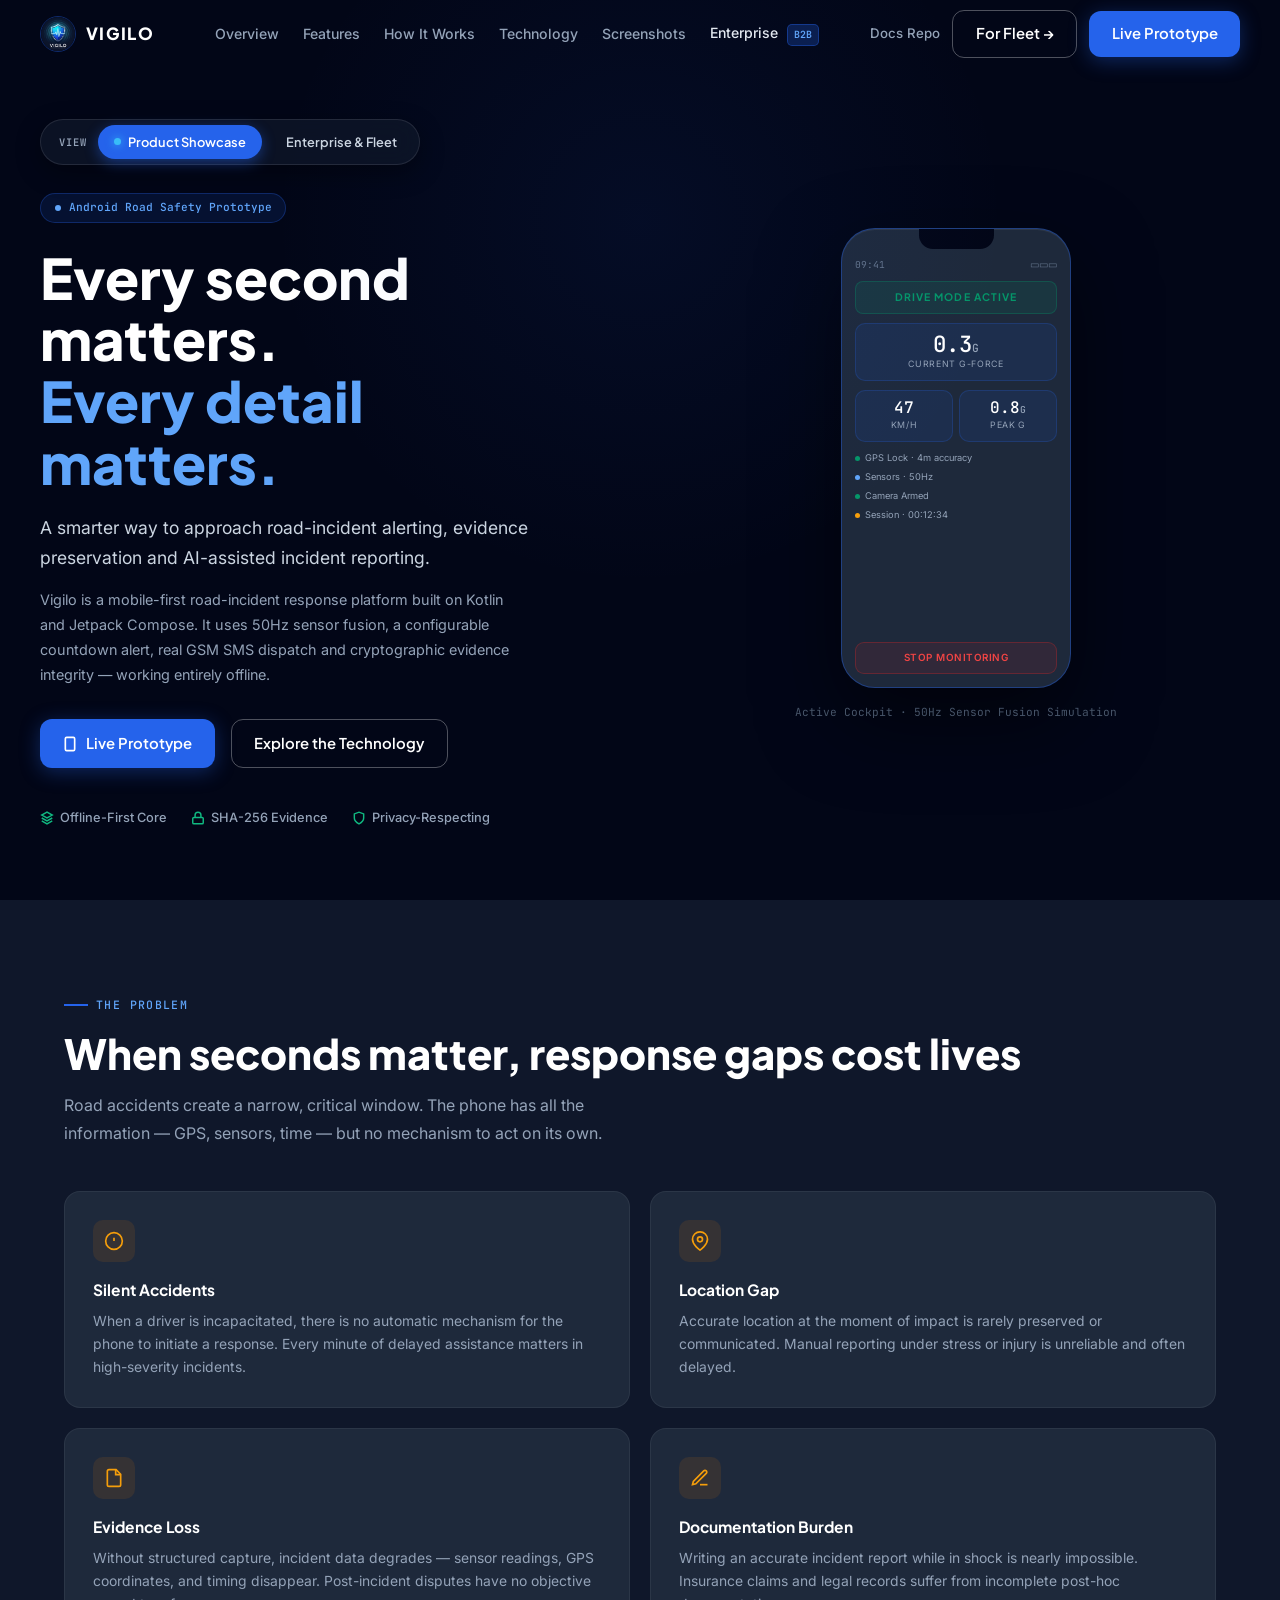
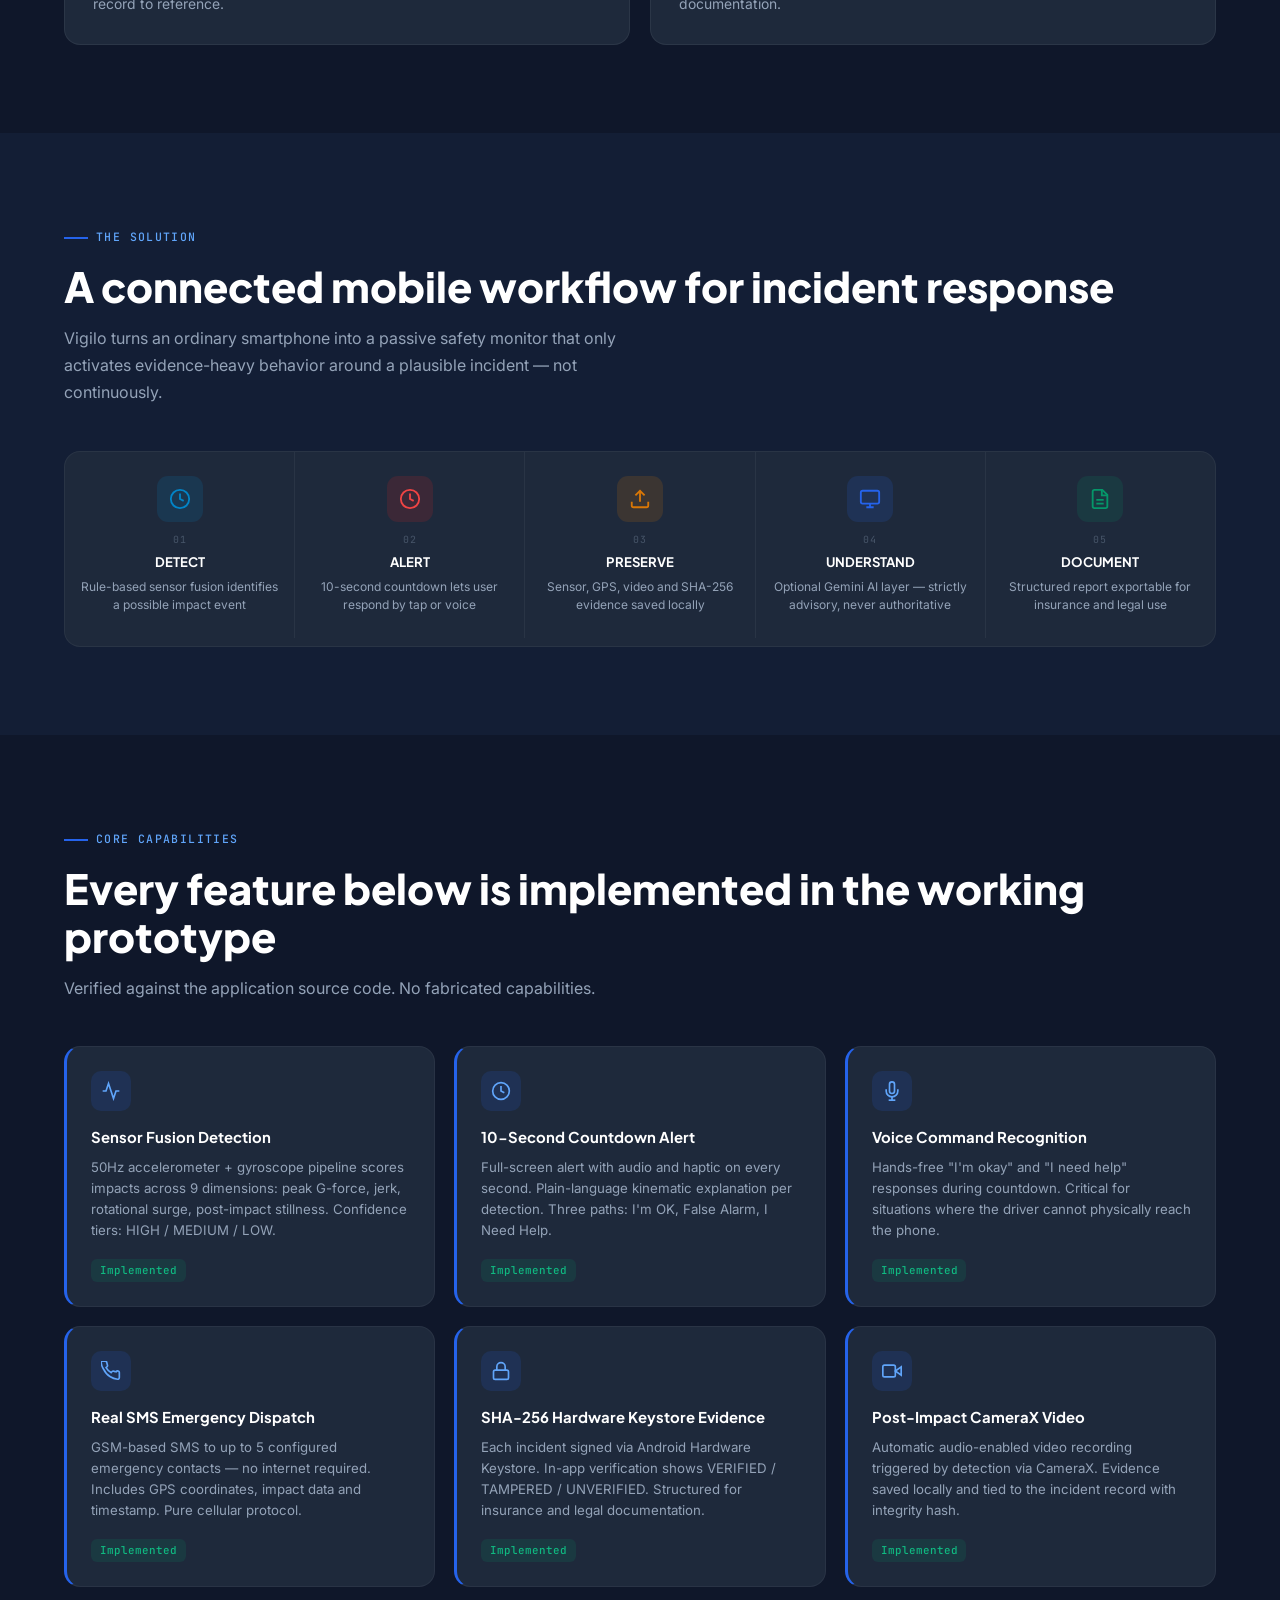
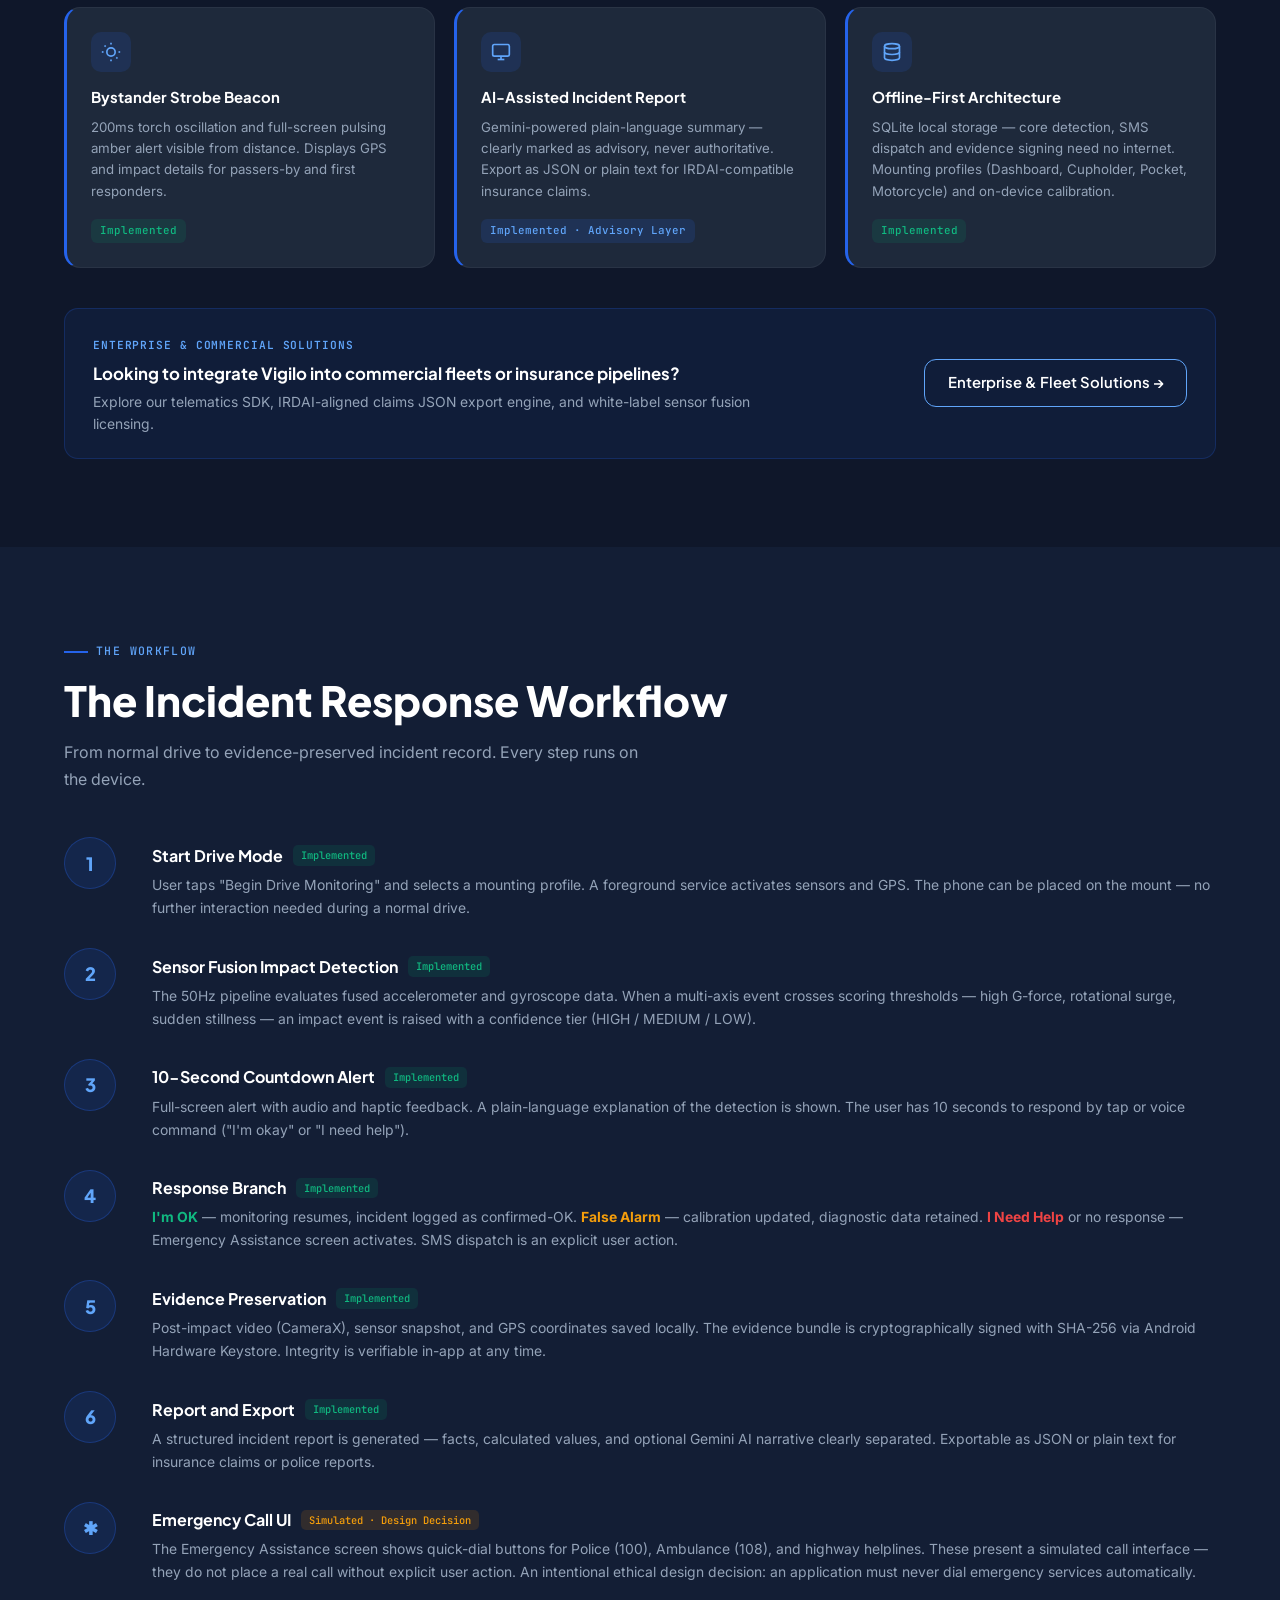
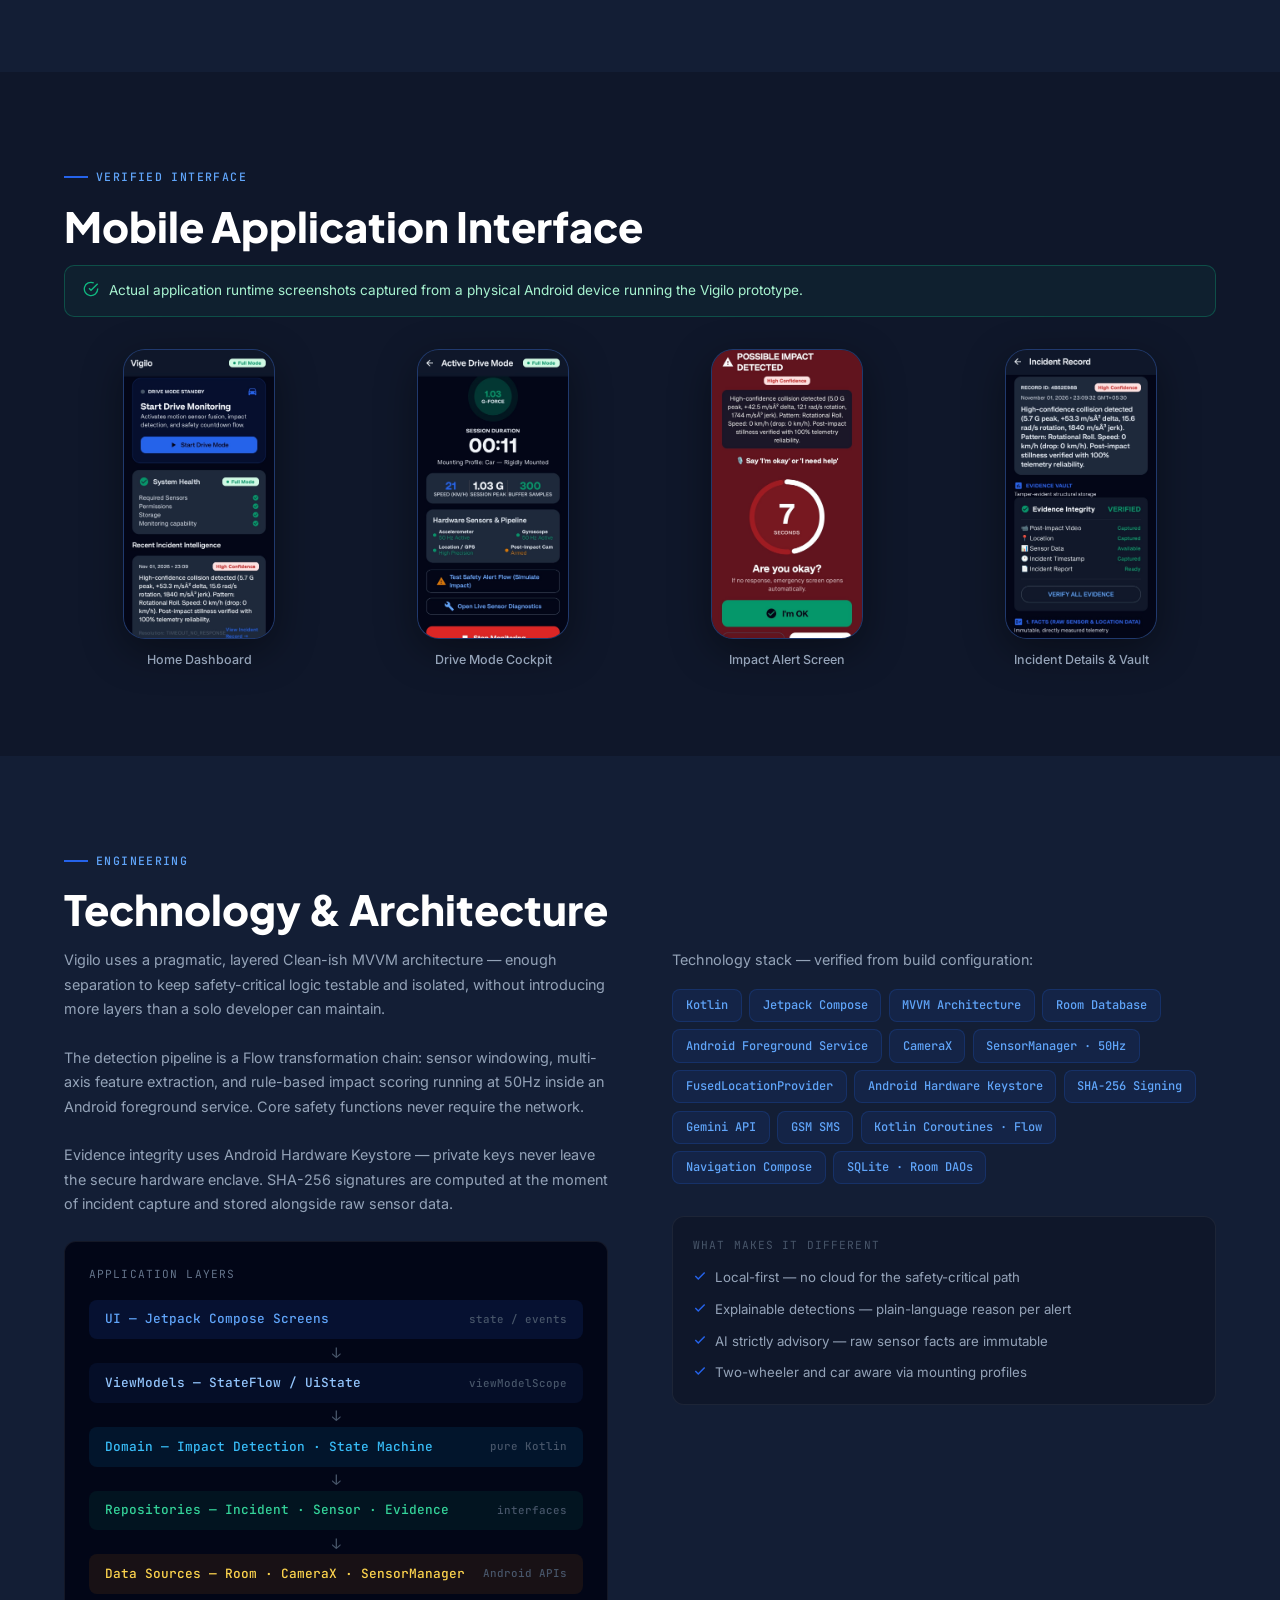
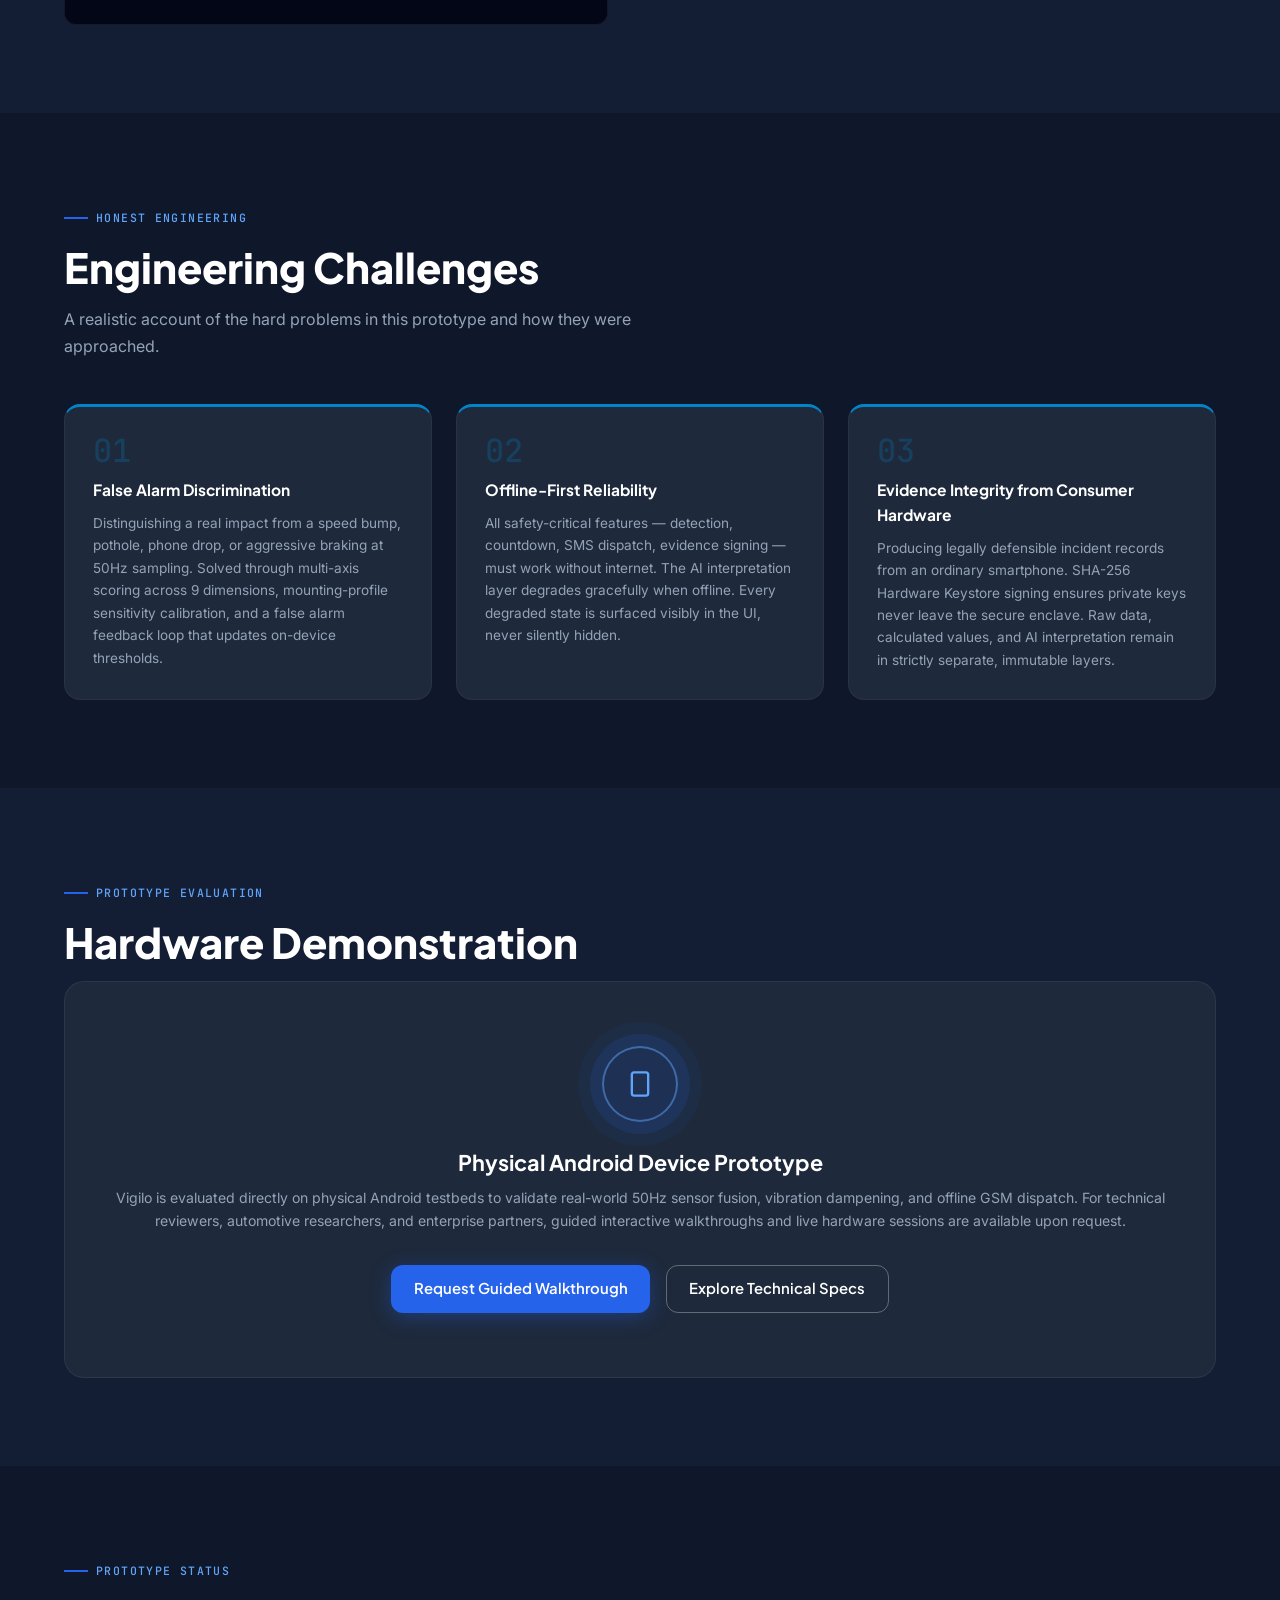
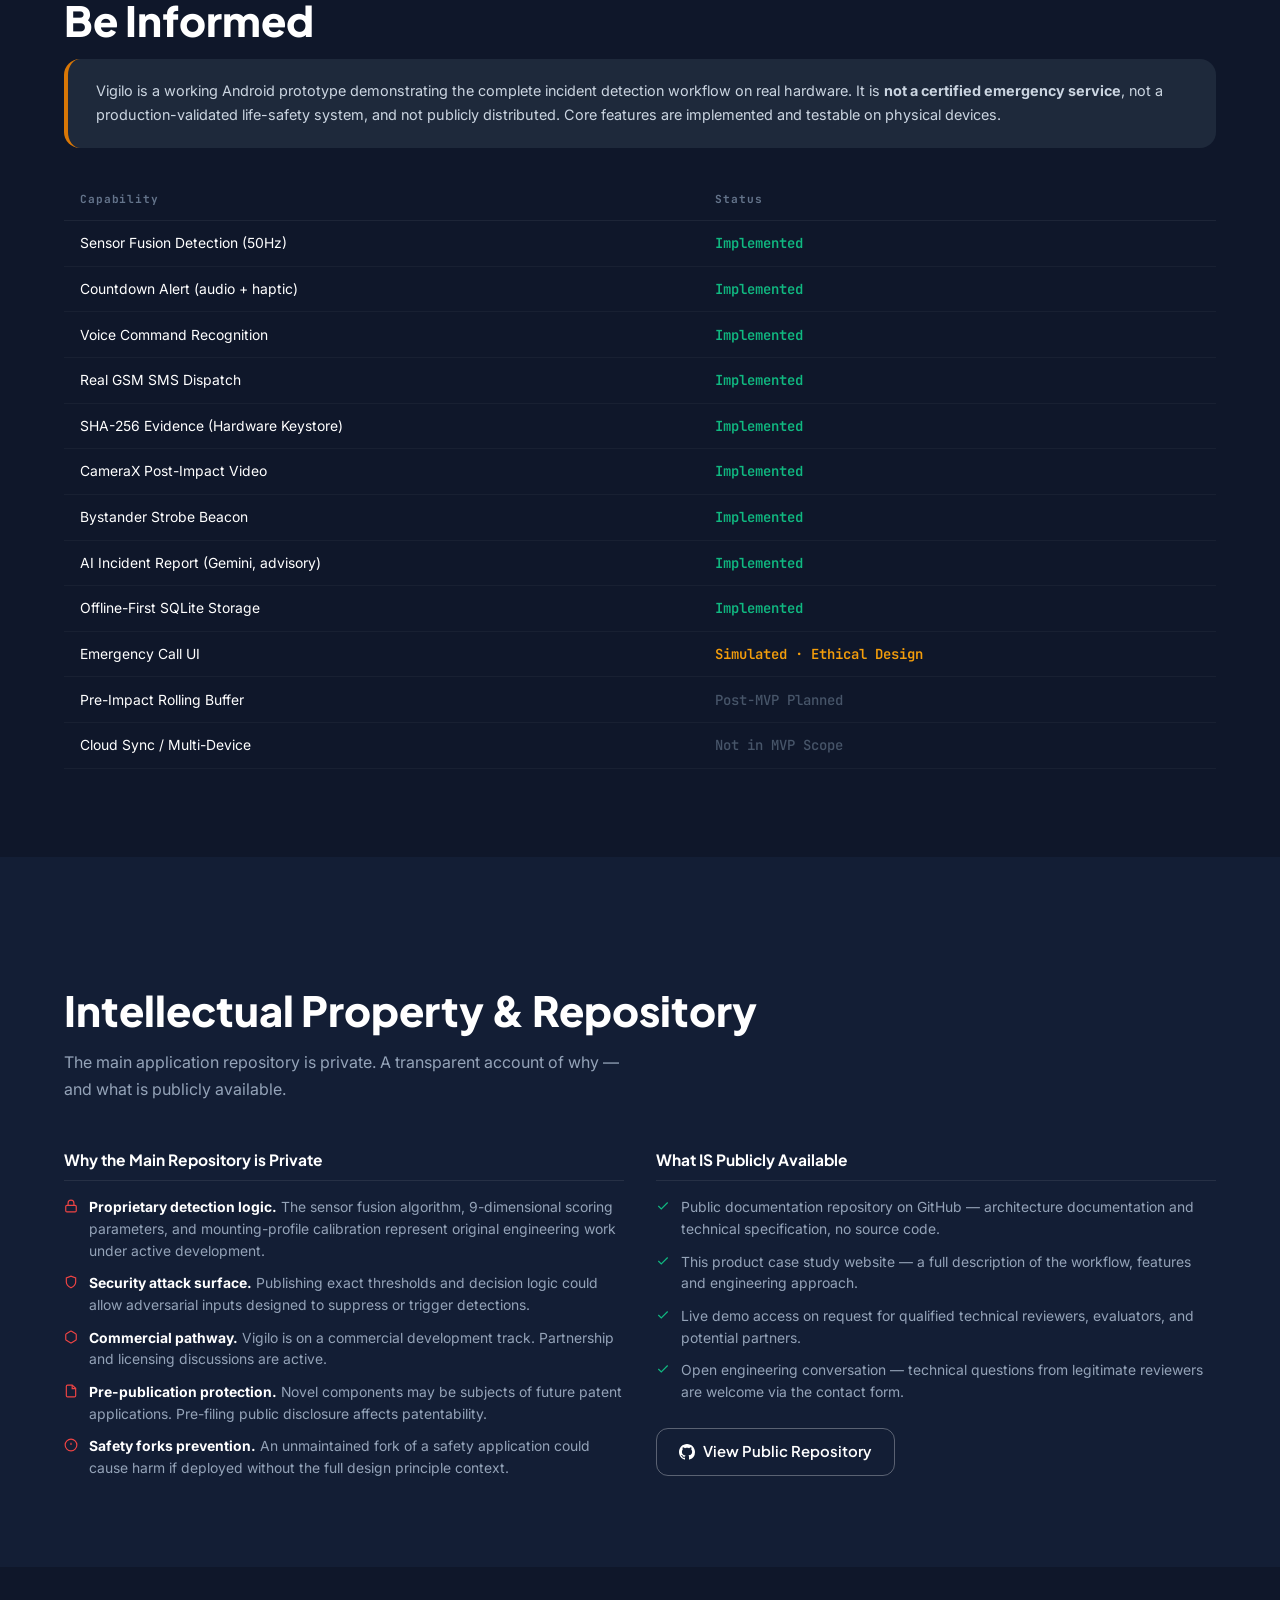
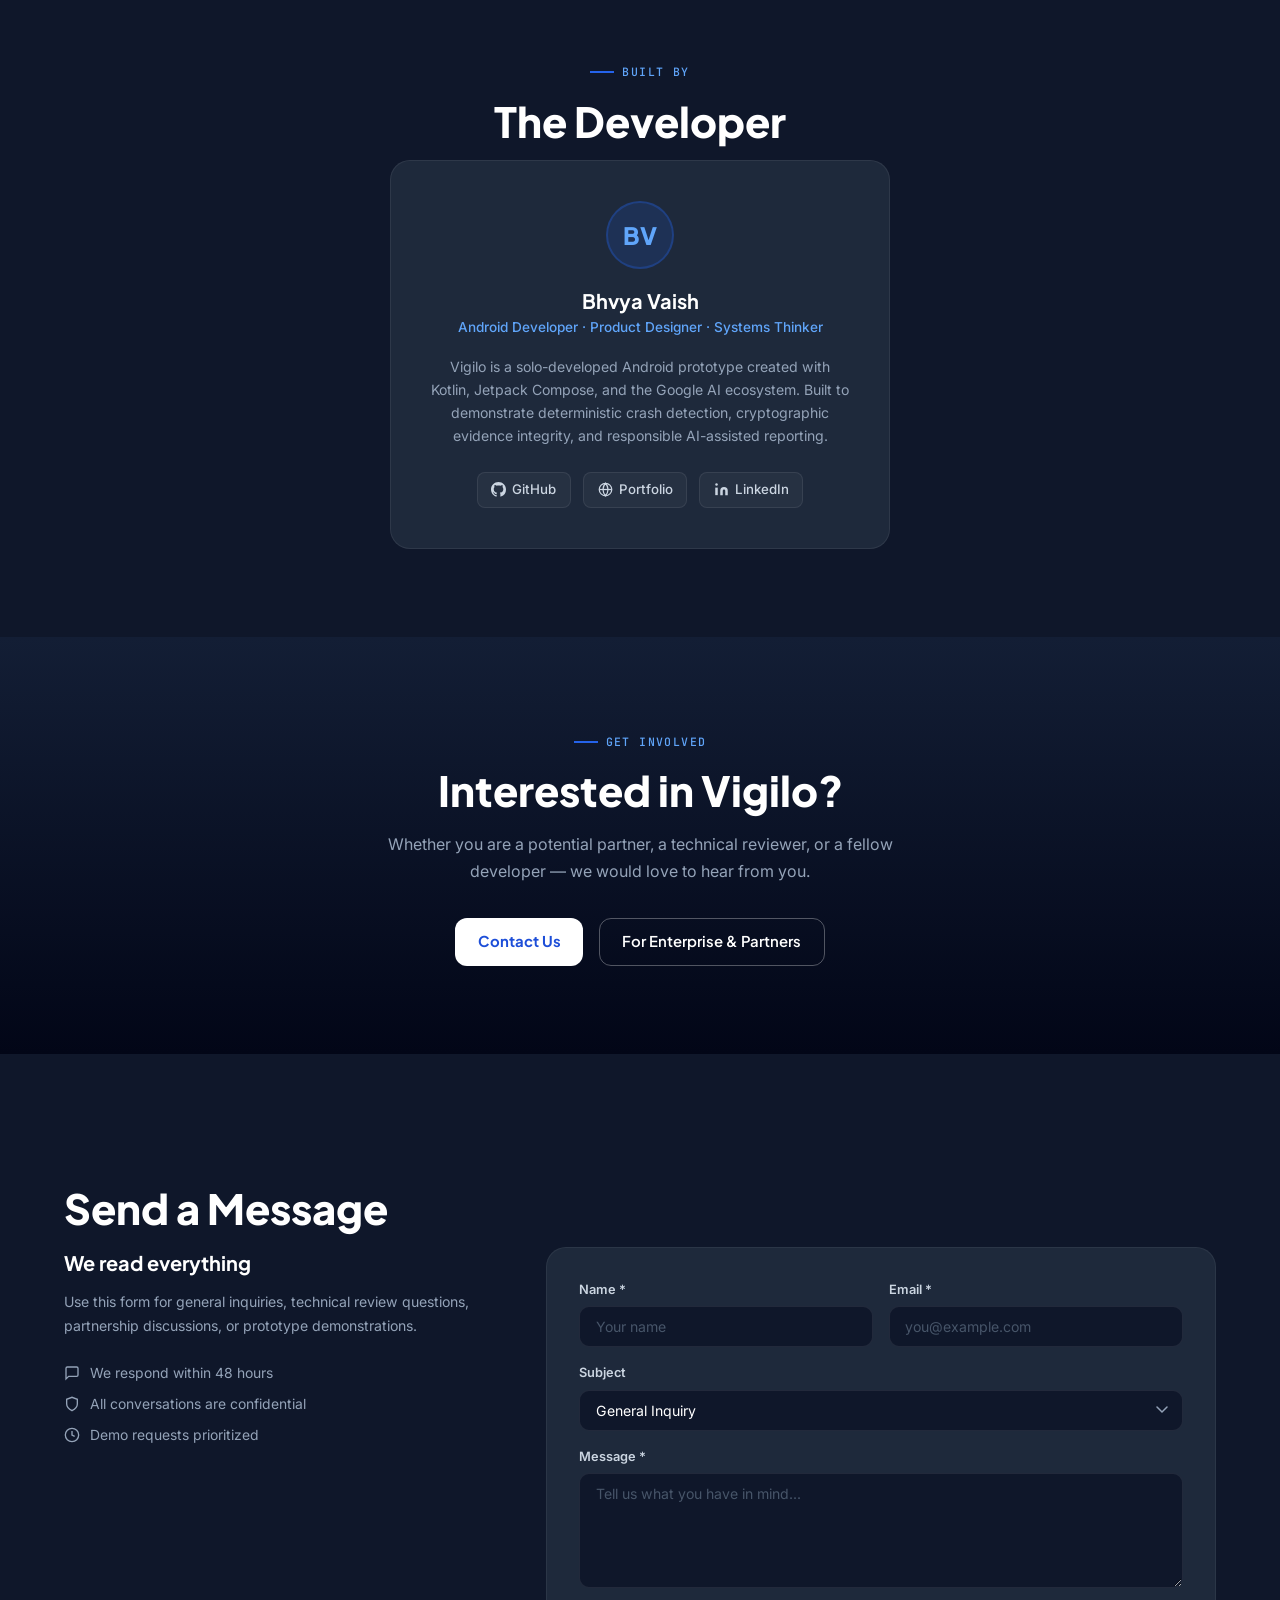
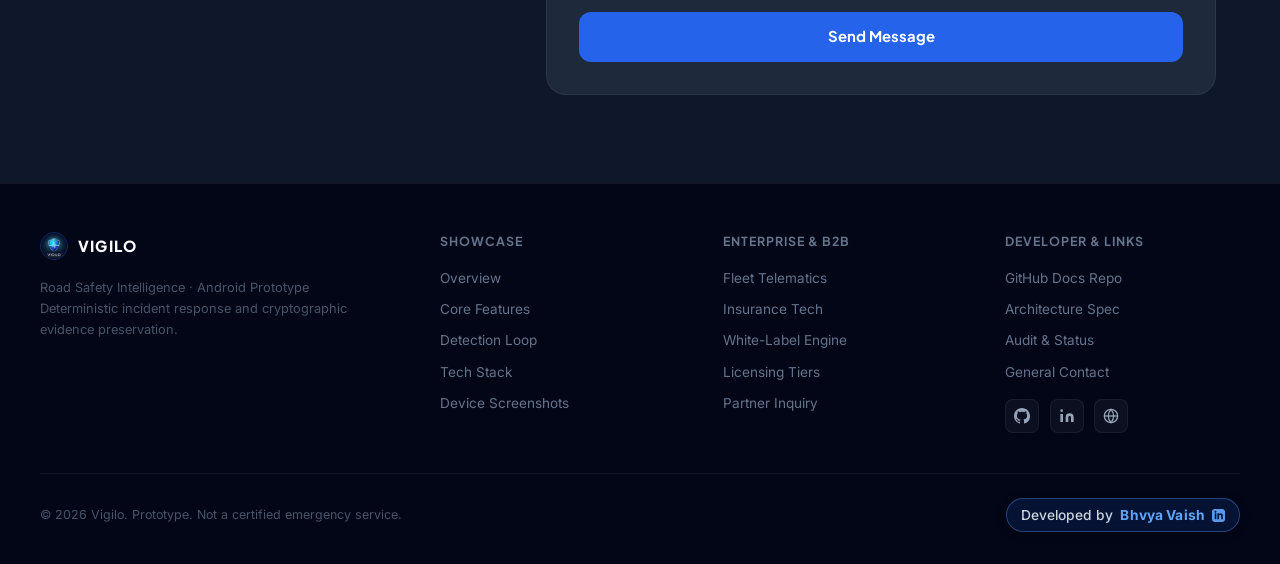
==== commit cddc8c16: "fix: robust inline dimensions and styling for footer developer badge" ====
--- a/index.html
+++ b/index.html
@@ -8,7 +8,7 @@
     <link rel="icon" type="image/jpeg" href="assets/vigilo_logo_hd.jpg">
   <link rel="shortcut icon" href="favicon.ico">
   <link rel="apple-touch-icon" href="assets/apple-touch-icon.png">
-  <link rel="stylesheet" href="style.css">
+  <link rel="stylesheet" href="style.css?v=2">
   <link rel="preconnect" href="https://fonts.googleapis.com">
   <link rel="preconnect" href="https://fonts.gstatic.com" crossorigin>
 </head>
@@ -681,13 +681,13 @@
       </div>
     </div>
   </div>
-  <div class="footer-bottom">
+    <div class="footer-bottom">
     <span>&copy; 2026 Vigilo. Prototype. Not a certified emergency service.</span>
-    <span class="footer-dev-credit">
+    <span class="footer-dev-credit" style="display:inline-flex;align-items:center;gap:7px;font-size:0.86rem;font-weight:500;color:#CBD5E1;background:rgba(37,99,235,0.14);border:1px solid rgba(96,165,250,0.35);padding:5px 14px;border-radius:100px;backdrop-filter:blur(8px);box-shadow:0 2px 10px rgba(0,0,0,0.25);">
       Developed by
-      <a href="https://www.linkedin.com/in/bhvya-vaish" target="_blank" rel="noopener noreferrer" class="footer-dev-link" aria-label="Bhvya Vaish on LinkedIn">
+      <a href="https://www.linkedin.com/in/bhvya-vaish" target="_blank" rel="noopener noreferrer" class="footer-dev-link" style="color:#60A5FA;font-weight:700;text-decoration:none;display:inline-flex;align-items:center;gap:5px;letter-spacing:0.01em;" aria-label="Bhvya Vaish on LinkedIn">
         Bhvya Vaish
-        <svg class="footer-dev-icon" viewBox="0 0 24 24" aria-hidden="true"><path d="M19 0h-14c-2.761 0-5 2.239-5 5v14c0 2.761 2.239 5 5 5h14c2.762 0 5-2.239 5-5v-14c0-2.761-2.238-5-5-5zm-11 19h-3v-11h3v11zm-1.5-12.268c-.966 0-1.75-.79-1.75-1.764s.784-1.764 1.75-1.764 1.75.79 1.75 1.764-.783 1.764-1.75 1.764zm13.5 12.268h-3v-5.604c0-3.368-4-3.113-4 0v5.604h-3v-11h3v1.765c1.396-2.586 7-2.777 7 2.476v6.759z"/></svg>
+        <svg class="footer-dev-icon" width="13" height="13" viewBox="0 0 24 24" fill="currentColor" aria-hidden="true" style="width:13px;height:13px;display:inline-block;vertical-align:middle;margin-left:2px;fill:currentColor;"><path d="M19 0h-14c-2.761 0-5 2.239-5 5v14c0 2.761 2.239 5 5 5h14c2.762 0 5-2.239 5-5v-14c0-2.761-2.238-5-5-5zm-11 19h-3v-11h3v11zm-1.5-12.268c-.966 0-1.75-.79-1.75-1.764s.784-1.764 1.75-1.764 1.75.79 1.75 1.764-.783 1.764-1.75 1.764zm13.5 12.268h-3v-5.604c0-3.368-4-3.113-4 0v5.604h-3v-11h3v1.765c1.396-2.586 7-2.777 7 2.476v6.759z"/></svg>
       </a>
     </span>
   </div>
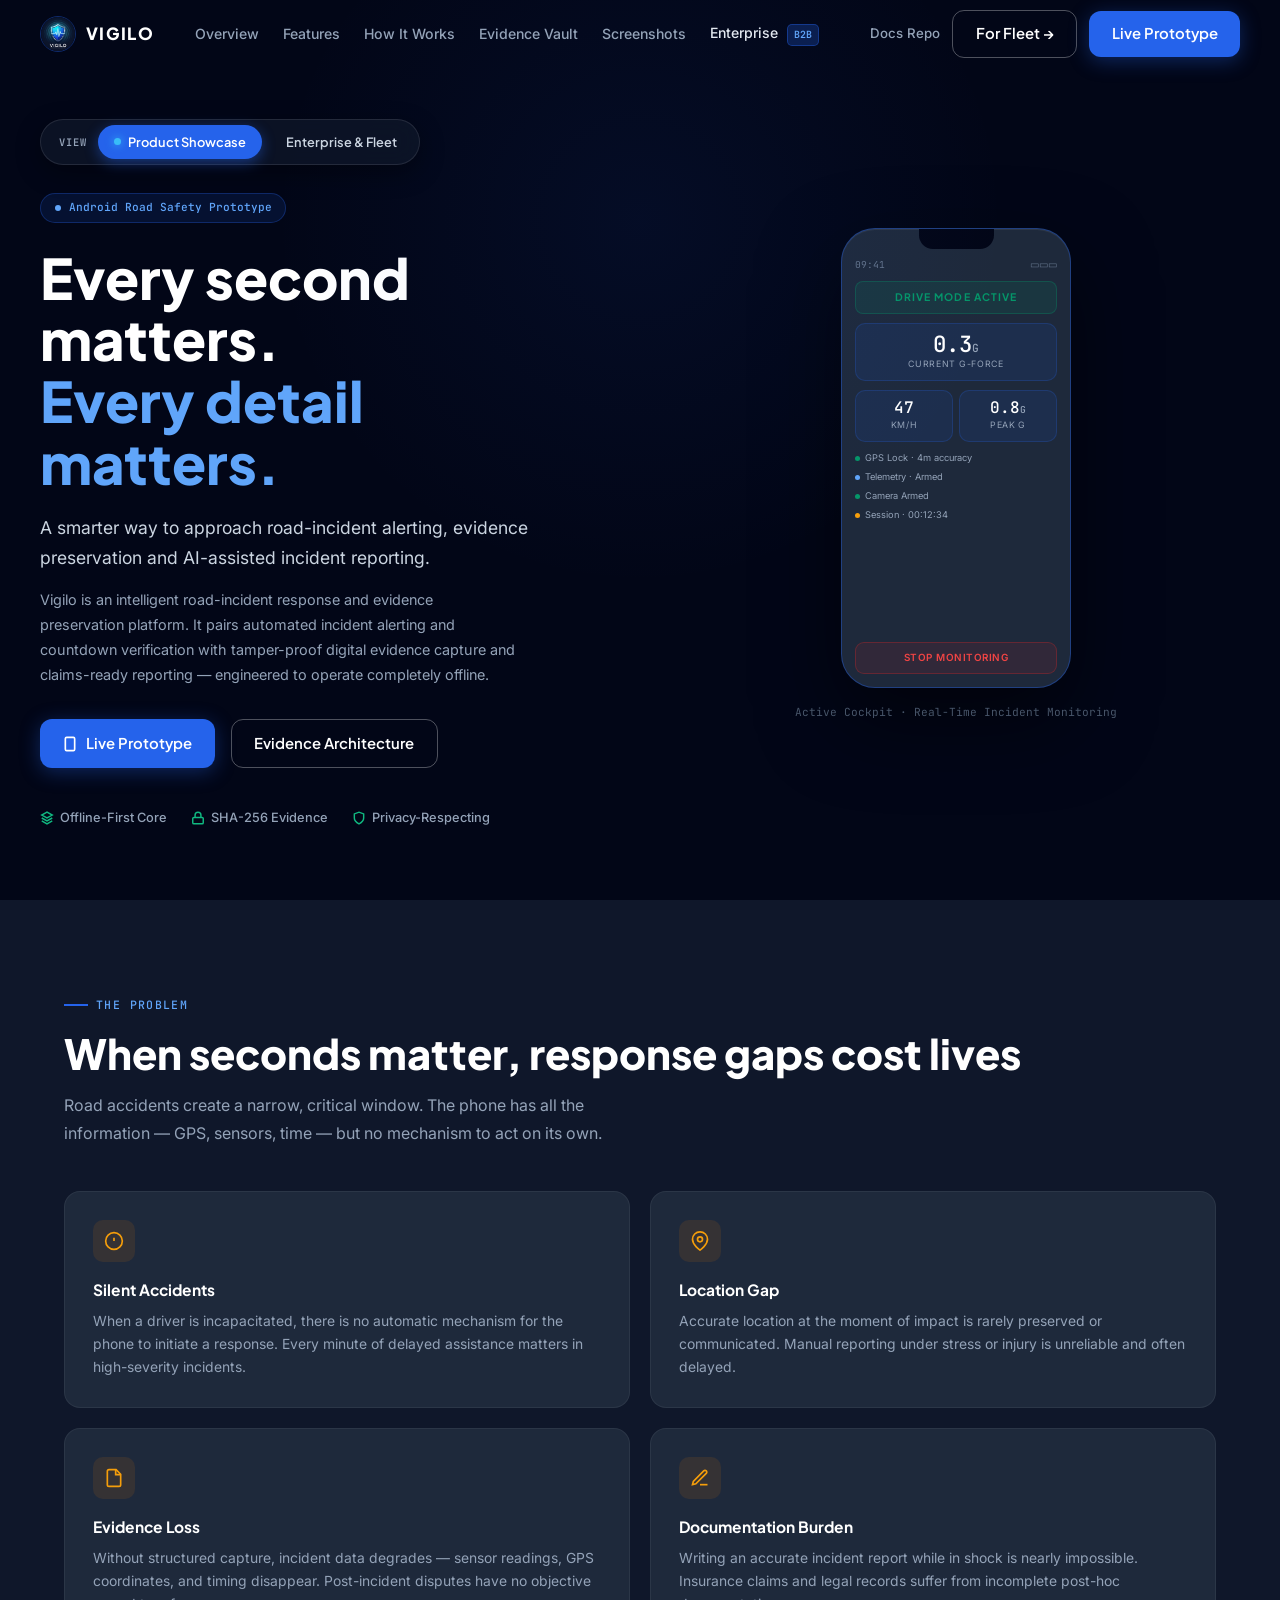
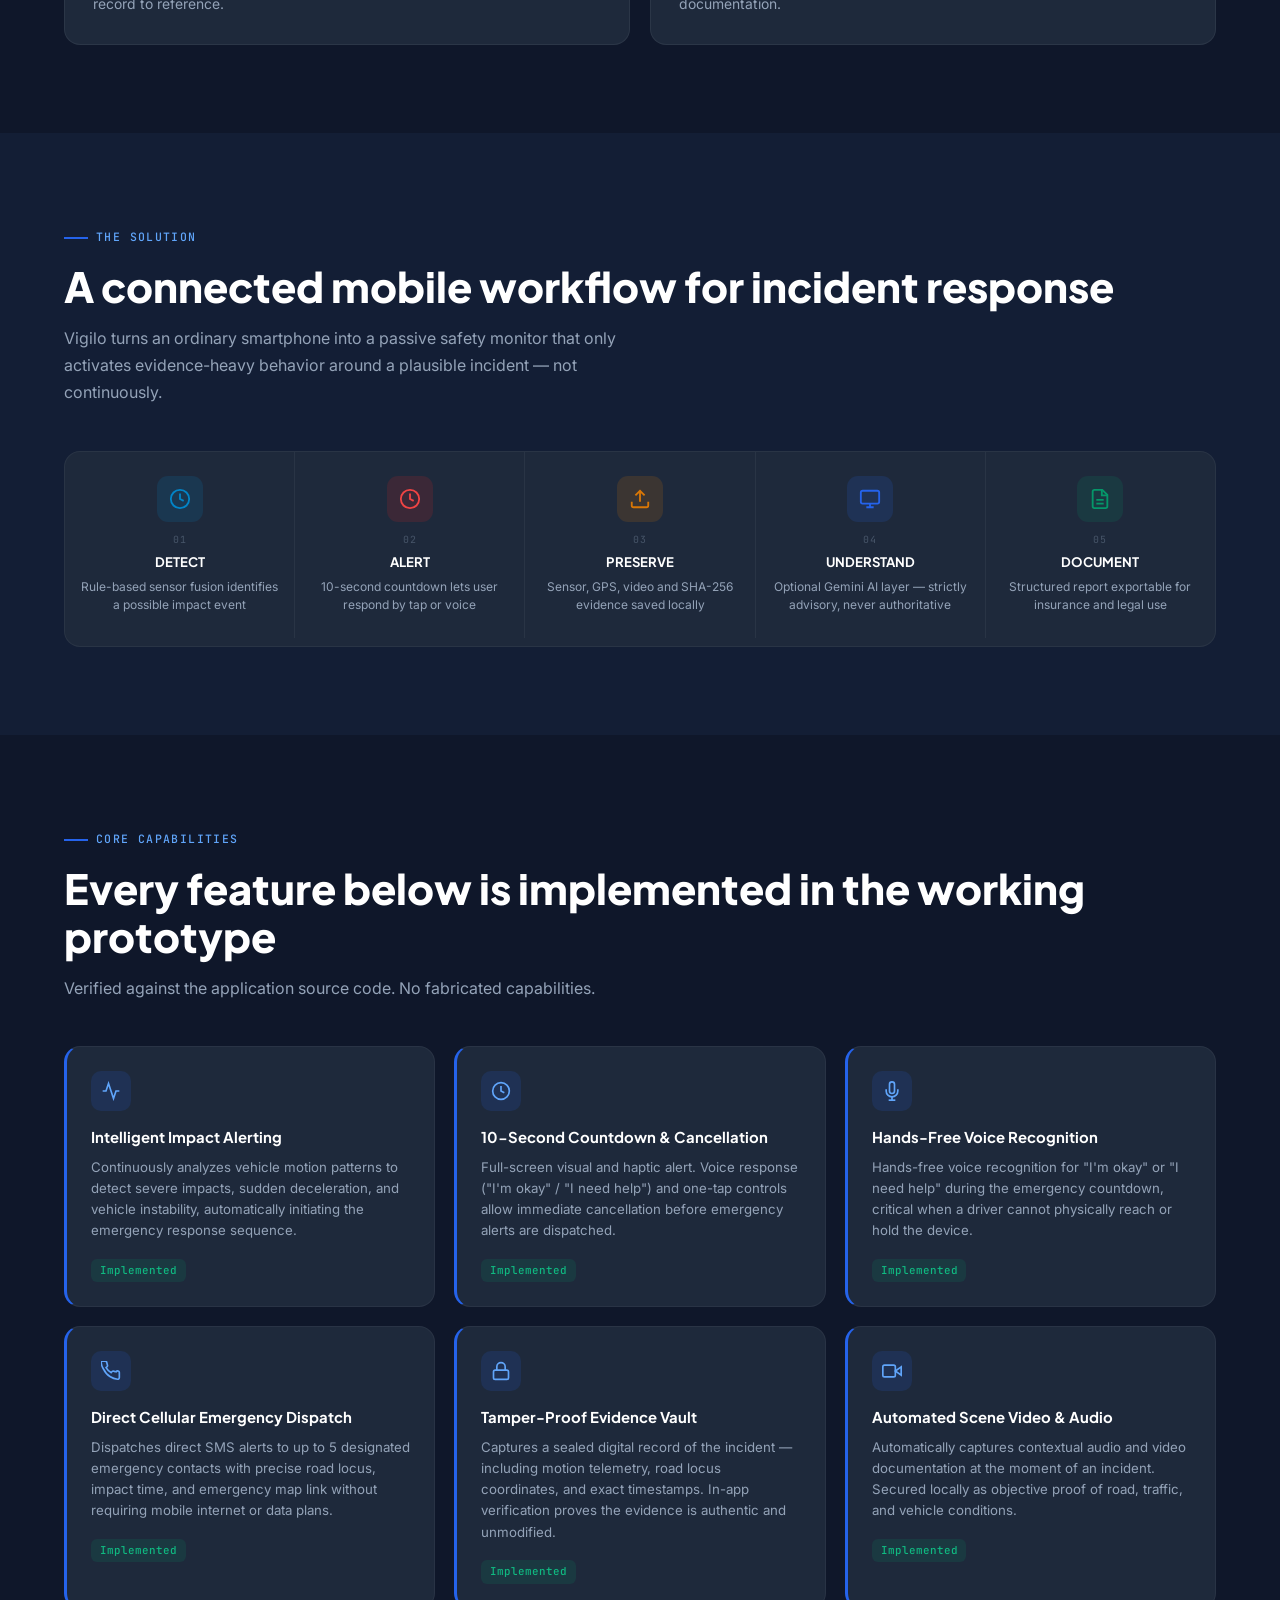
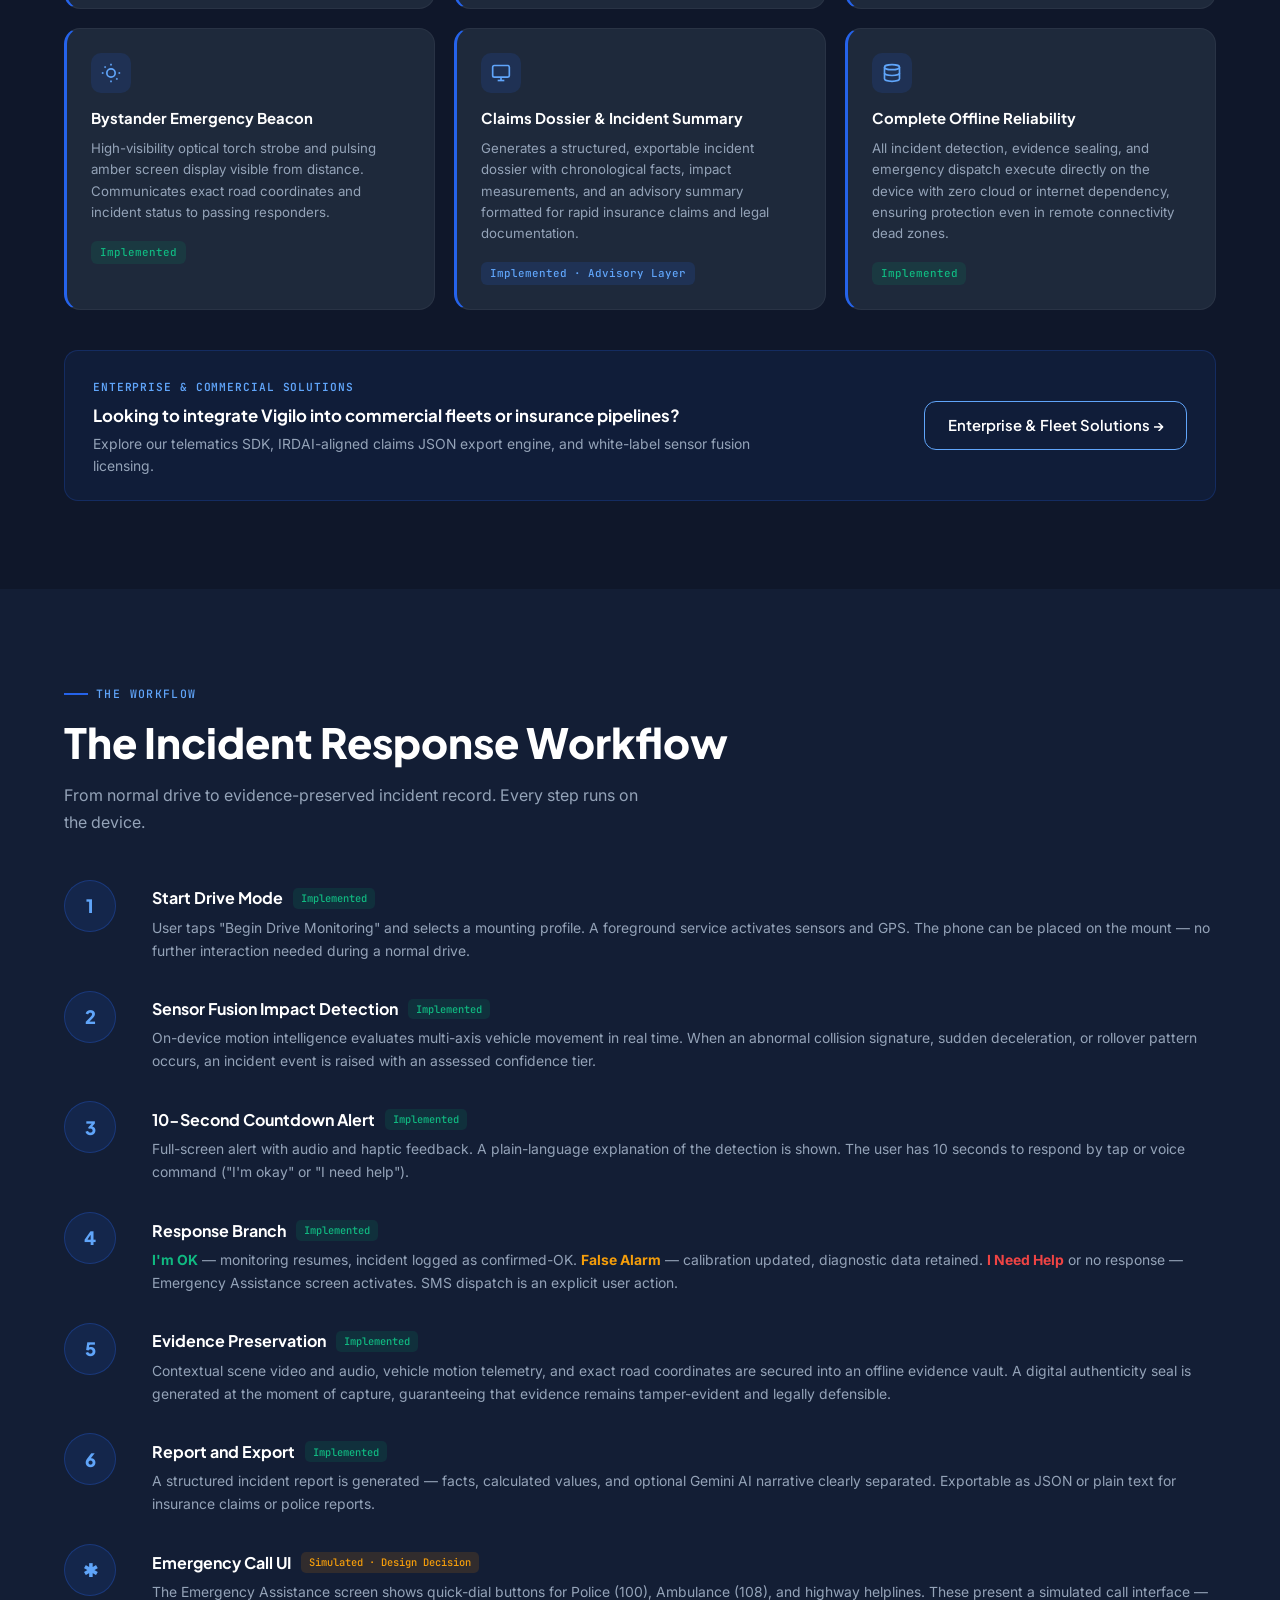
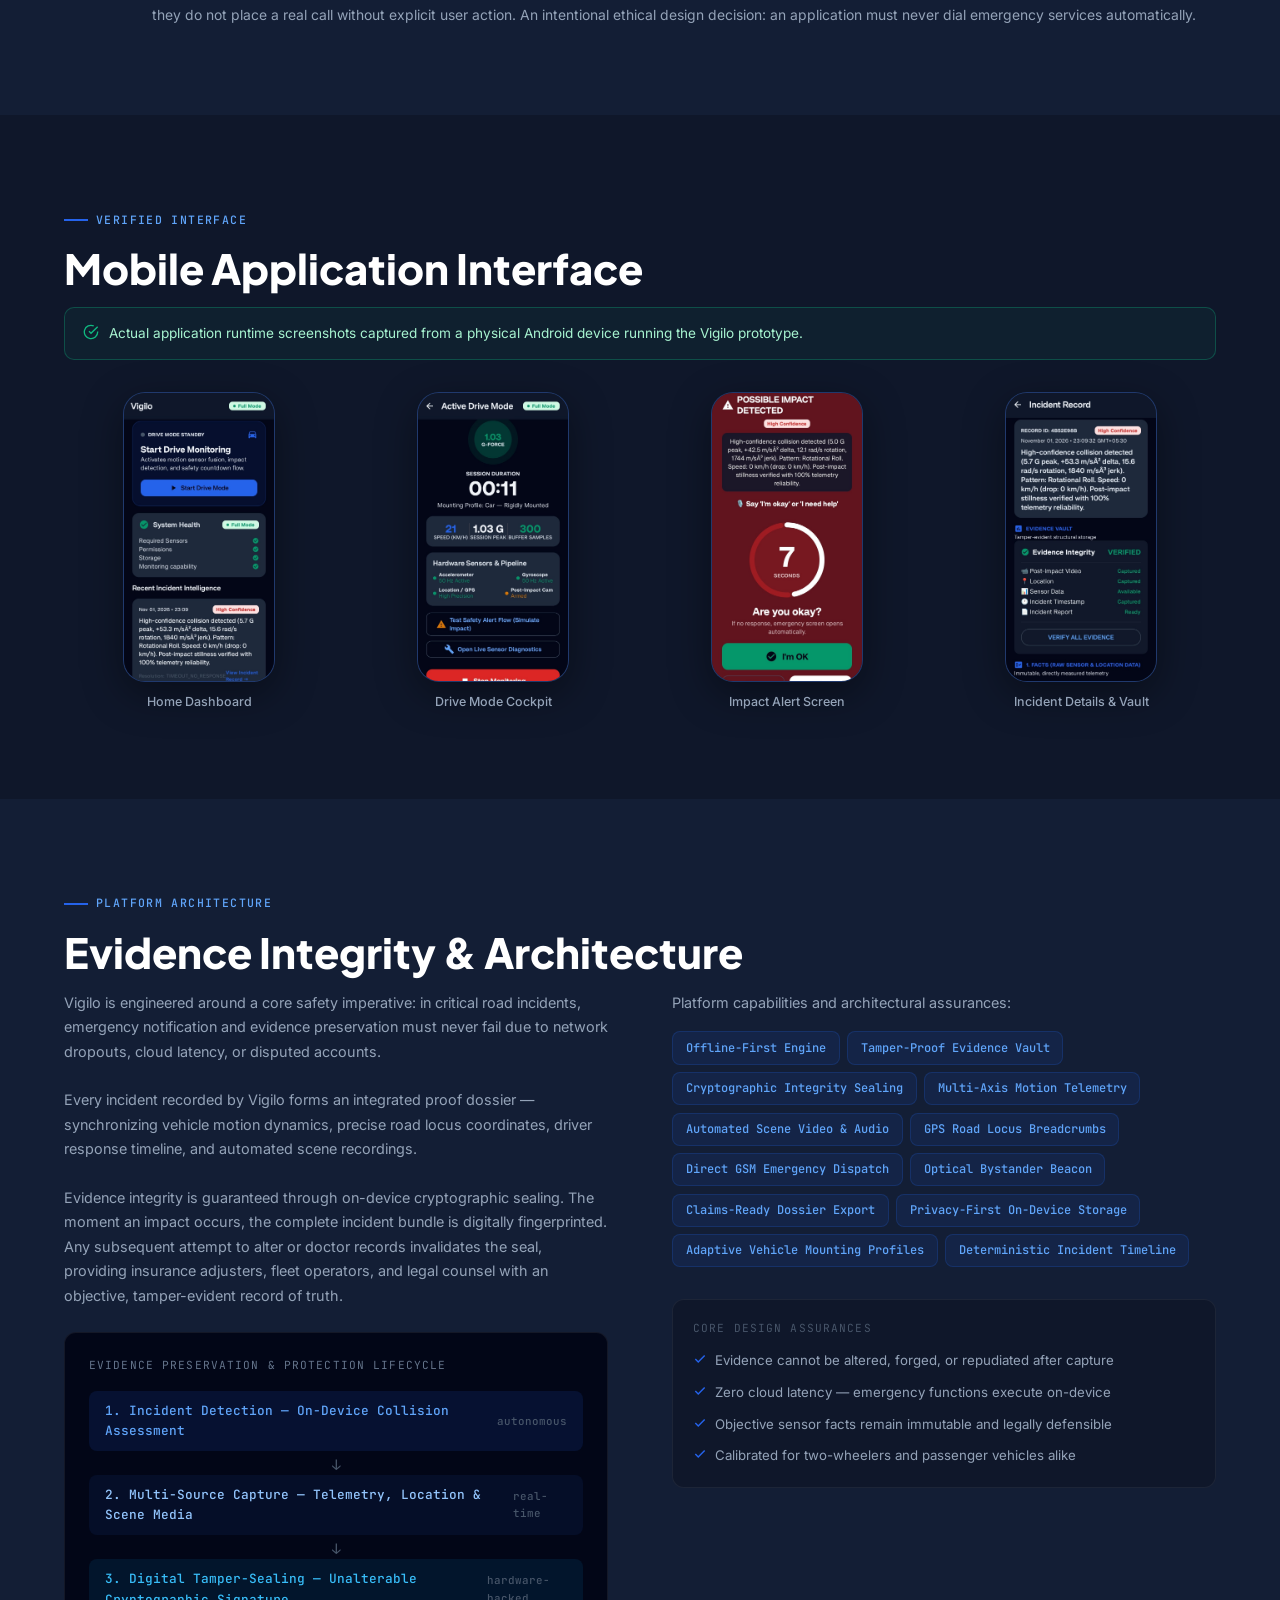
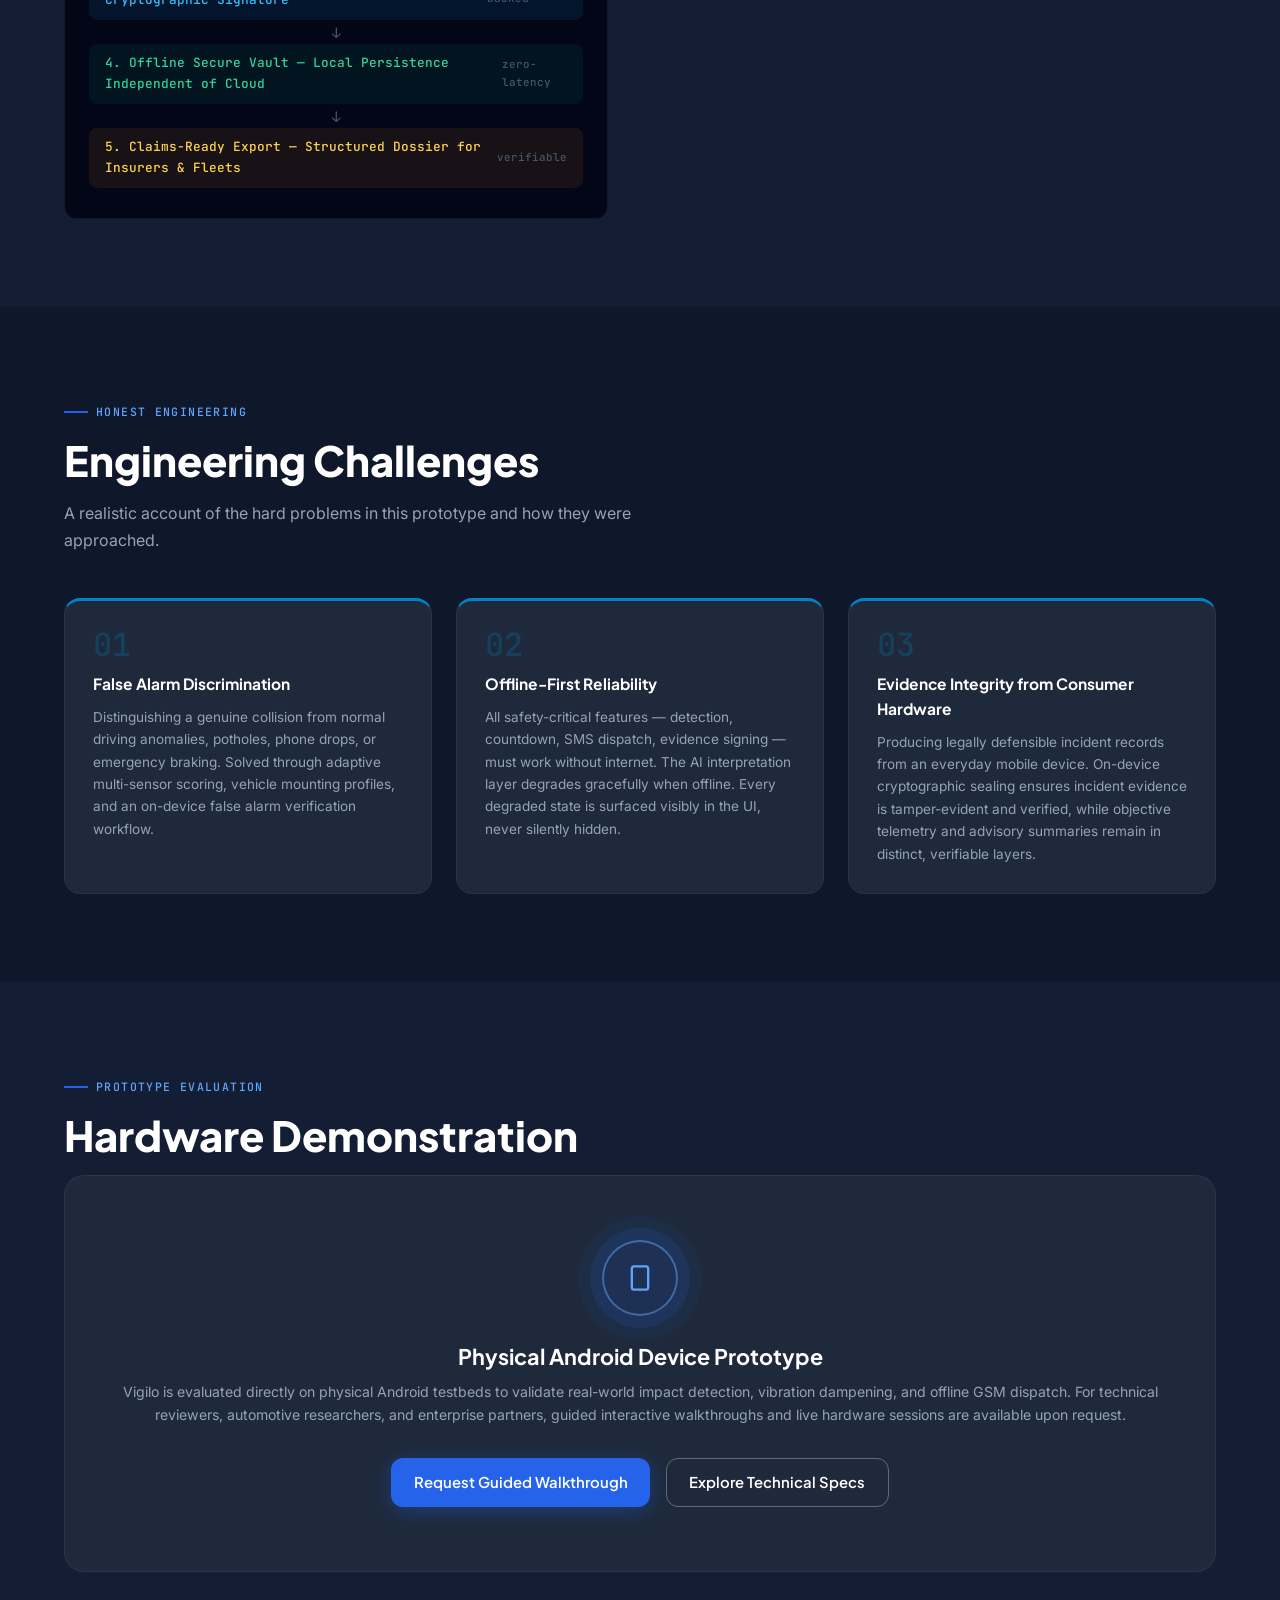
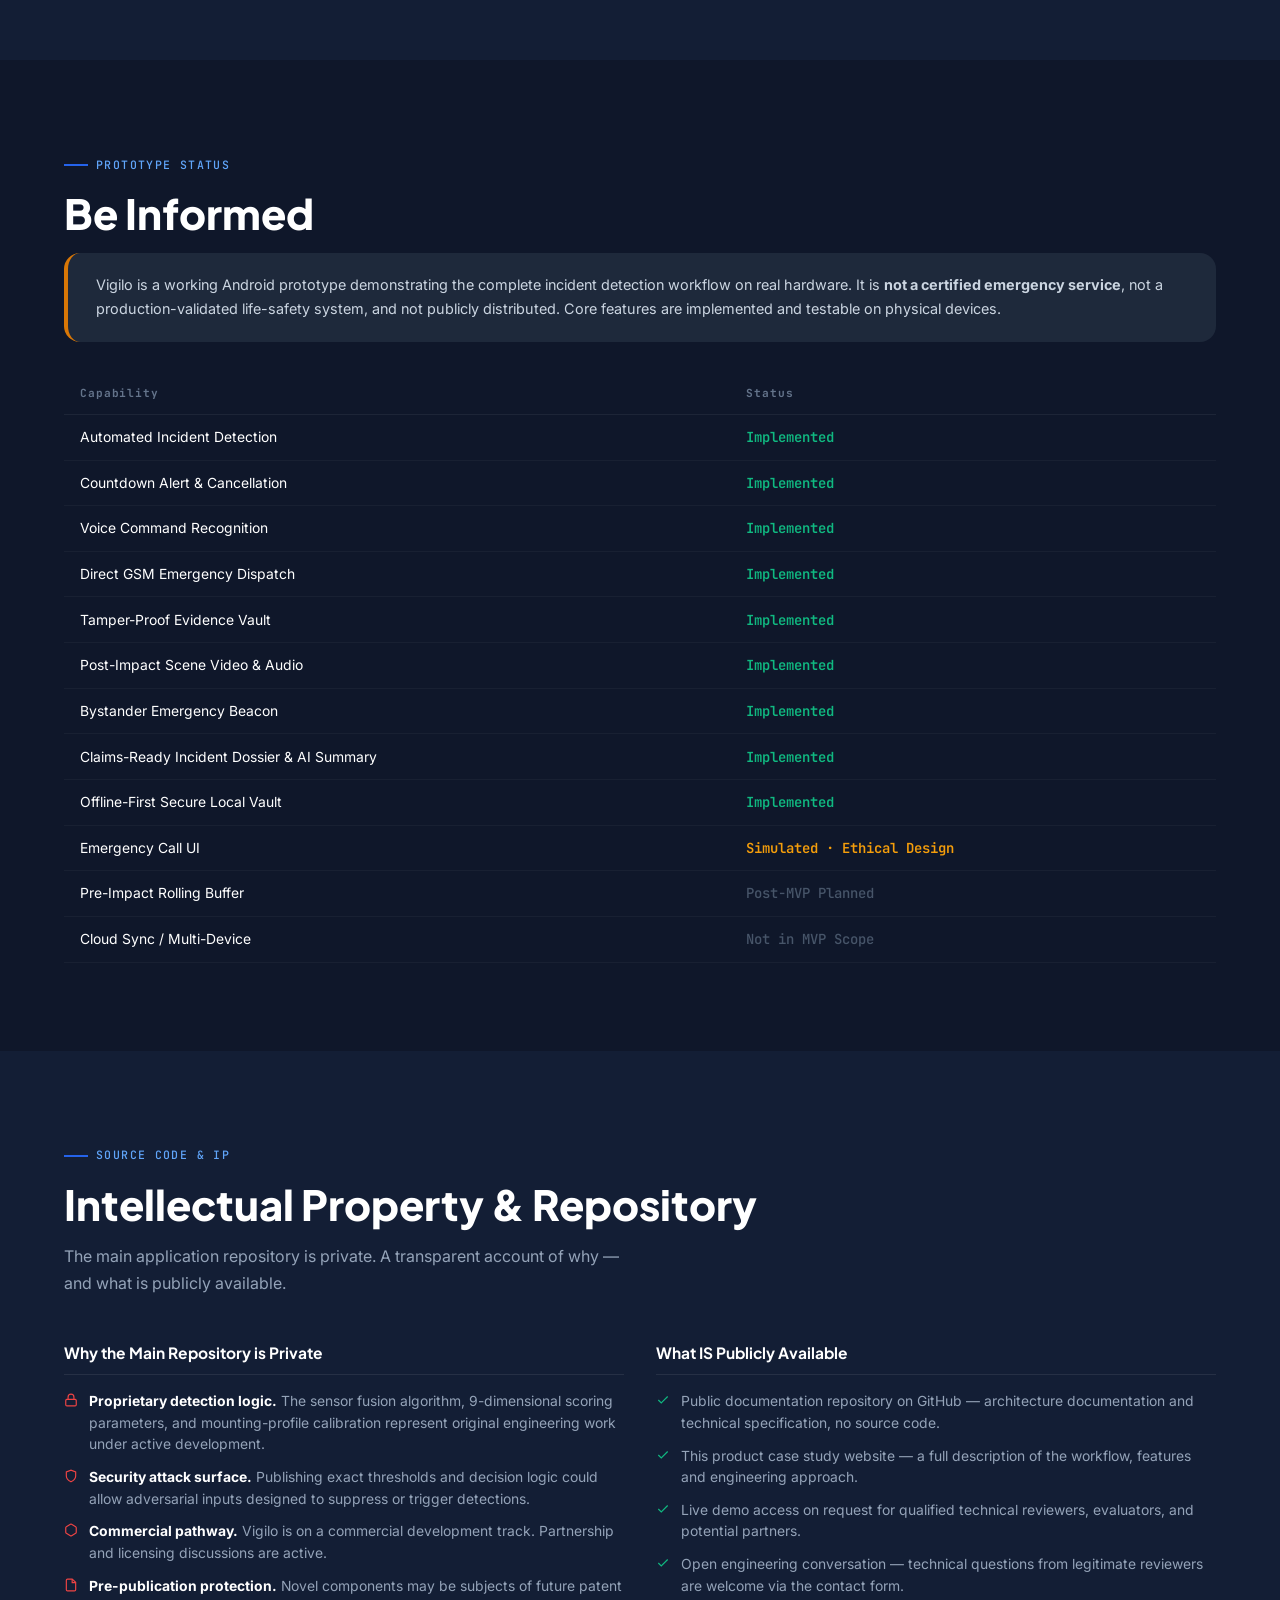
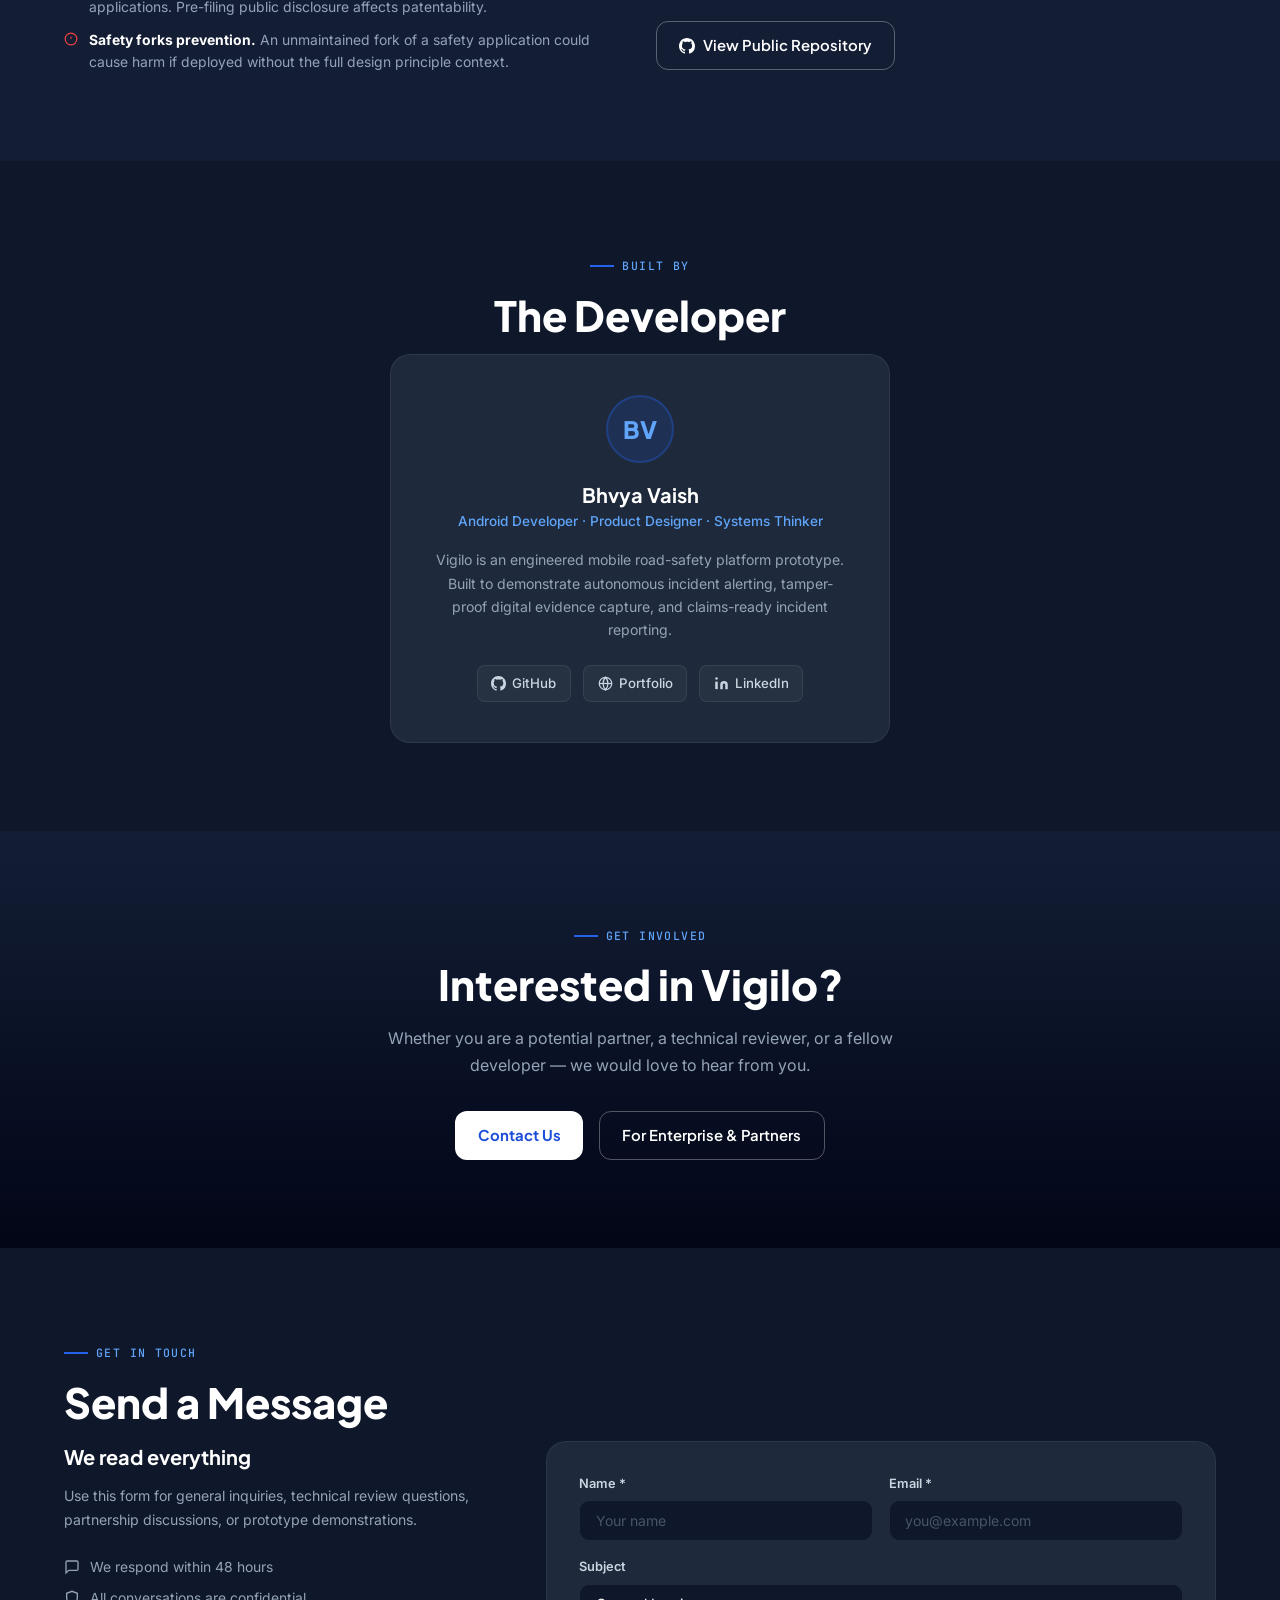
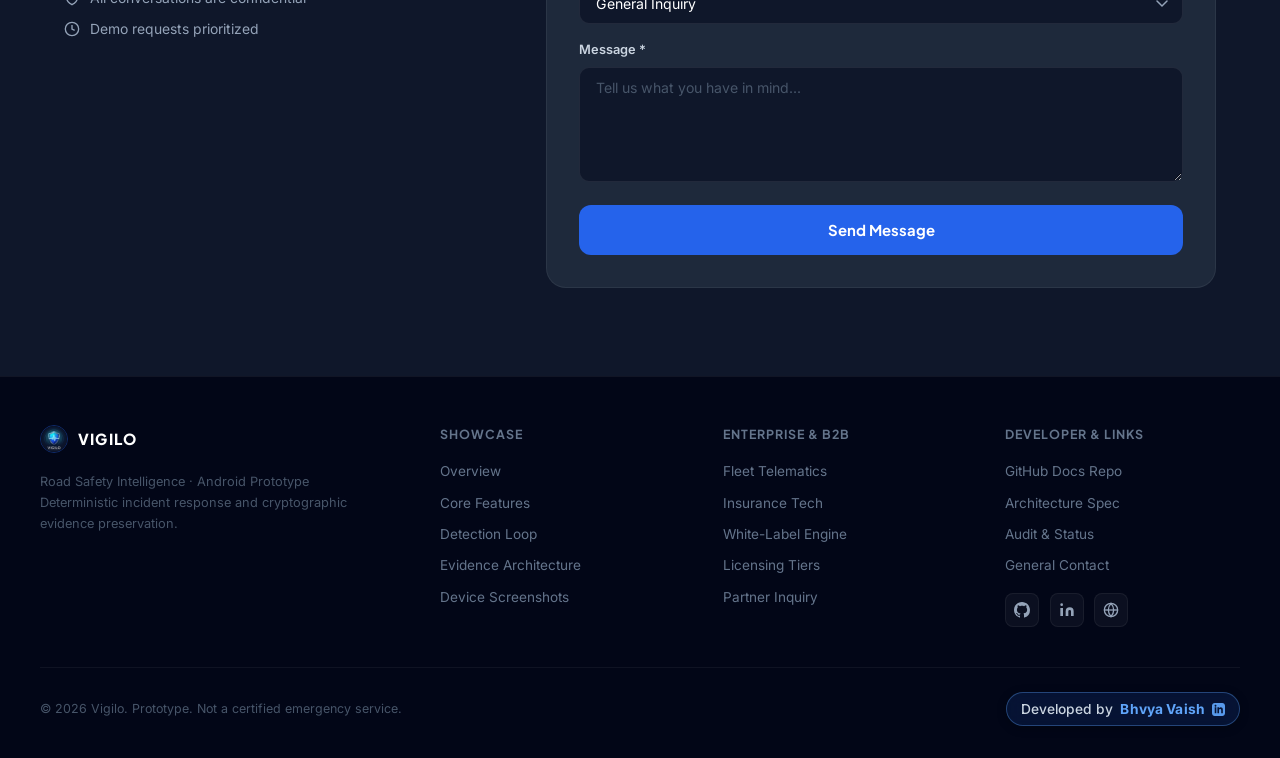
==== commit 1346a3a3: "feat: elevate evidence preservation and remove internal code implementation details" ====
--- a/index.html
+++ b/index.html
@@ -4,10 +4,12 @@
   <meta charset="UTF-8">
   <meta name="viewport" content="width=device-width, initial-scale=1.0">
   <title>Vigilo — Road Safety Intelligence</title>
-  <meta name="description" content="Vigilo is a mobile-first road-incident response platform for Android. Sensor fusion crash detection, real SMS dispatch, SHA-256 evidence integrity, and AI-assisted reporting.">
-    <link rel="icon" type="image/jpeg" href="assets/vigilo_logo_hd.jpg">
-  <link rel="shortcut icon" href="favicon.ico">
-  <link rel="apple-touch-icon" href="assets/apple-touch-icon.png">
+  <meta name="description" content="Vigilo is a mobile road-incident response and evidence preservation platform. Intelligent incident alerting, tamper-proof digital evidence capture, and claims-ready incident reporting.">
+    <link rel="icon" type="image/png" sizes="32x32" href="assets/favicon-32x32.png?v=3">
+  <link rel="icon" type="image/png" sizes="16x16" href="assets/favicon-16x16.png?v=3">
+  <link rel="icon" type="image/png" href="assets/vigilo_logo_cropped.png?v=3">
+  <link rel="shortcut icon" href="favicon.ico?v=3">
+  <link rel="apple-touch-icon" sizes="180x180" href="assets/apple-touch-icon.png?v=3">
   <link rel="stylesheet" href="style.css?v=2">
   <link rel="preconnect" href="https://fonts.googleapis.com">
   <link rel="preconnect" href="https://fonts.gstatic.com" crossorigin>
@@ -25,7 +27,7 @@
       <a href="#overview"     class="nav-link" role="menuitem">Overview</a>
       <a href="#features"     class="nav-link" role="menuitem">Features</a>
       <a href="#how-it-works" class="nav-link" role="menuitem">How It Works</a>
-      <a href="#technology"   class="nav-link" role="menuitem">Technology</a>
+      <a href="#technology"   class="nav-link" role="menuitem">Evidence Vault</a>
       <a href="#demo"         class="nav-link" role="menuitem">Screenshots</a>
       <a href="business.html" class="nav-link nav-link--enterprise" role="menuitem">Enterprise <span class="nav-badge">B2B</span></a>
     </div>
@@ -42,7 +44,7 @@
     <a href="#overview"     class="nav-link" role="menuitem">Overview</a>
     <a href="#features"     class="nav-link" role="menuitem">Features</a>
     <a href="#how-it-works" class="nav-link" role="menuitem">How It Works</a>
-    <a href="#technology"   class="nav-link" role="menuitem">Technology</a>
+    <a href="#technology"   class="nav-link" role="menuitem">Evidence Vault</a>
     <a href="#demo"         class="nav-link" role="menuitem">Screenshots</a>
     <a href="business.html" class="nav-link nav-link--enterprise" role="menuitem">Enterprise &amp; Fleet <span class="nav-badge">B2B</span></a>
     <a href="https://github.com/BhvyaVaish/vigilo-showcase" target="_blank" rel="noopener noreferrer" class="nav-link" role="menuitem">GitHub Showcase</a>
@@ -70,13 +72,13 @@
       </div>
       <h1 class="hero-title">Every second matters.<br><span class="accent">Every detail matters.</span></h1>
       <p class="hero-sub">A smarter way to approach road-incident alerting, evidence preservation and AI-assisted incident reporting.</p>
-      <p class="hero-desc">Vigilo is a mobile-first road-incident response platform built on Kotlin and Jetpack Compose. It uses 50Hz sensor fusion, a configurable countdown alert, real GSM SMS dispatch and cryptographic evidence integrity — working entirely offline.</p>
+      <p class="hero-desc">Vigilo is an intelligent road-incident response and evidence preservation platform. It pairs automated incident alerting and countdown verification with tamper-proof digital evidence capture and claims-ready reporting — engineered to operate completely offline.</p>
       <div class="hero-actions">
         <a href="#demo" class="btn btn-primary">
           <svg width="16" height="16" viewBox="0 0 24 24" fill="none" stroke="currentColor" stroke-width="2.5" aria-hidden="true"><rect x="5" y="2" width="14" height="20" rx="2" ry="2"/><line x1="12" y1="18" x2="12.01" y2="18"/></svg>
           Live Prototype
         </a>
-        <a href="#technology" class="btn btn-outline">Explore the Technology</a>
+        <a href="#technology" class="btn btn-outline">Evidence Architecture</a>
       </div>
       <div class="hero-trust">
         <span class="trust-item">
@@ -115,14 +117,14 @@
           </div>
           <div class="phone-status-row">
             <div class="phone-status-item"><span class="phone-status-dot dot-green"></span>GPS Lock &middot; 4m accuracy</div>
-            <div class="phone-status-item"><span class="phone-status-dot dot-blue"></span>Sensors &middot; 50Hz</div>
+            <div class="phone-status-item"><span class="phone-status-dot dot-blue"></span>Telemetry &middot; Armed</div>
             <div class="phone-status-item"><span class="phone-status-dot dot-green"></span>Camera Armed</div>
             <div class="phone-status-item"><span class="phone-status-dot dot-amber"></span>Session &middot; 00:12:34</div>
           </div>
           <div class="phone-stop-btn">STOP MONITORING</div>
         </div>
       </div>
-      <p class="phone-caption">Active Cockpit &middot; 50Hz Sensor Fusion Simulation</p>
+      <p class="phone-caption">Active Cockpit &middot; Real-Time Incident Monitoring</p>
     </div>
   </div>
 </section>
@@ -226,56 +228,56 @@
     <div class="features-grid">
       <div class="feature-card fade-up">
         <div class="feature-icon"><svg width="20" height="20" viewBox="0 0 24 24" fill="none" stroke="#60A5FA" stroke-width="2" aria-hidden="true"><polyline points="22 12 18 12 15 21 9 3 6 12 2 12"/></svg></div>
-        <h3 class="feature-title">Sensor Fusion Detection</h3>
-        <p class="feature-desc">50Hz accelerometer + gyroscope pipeline scores impacts across 9 dimensions: peak G-force, jerk, rotational surge, post-impact stillness. Confidence tiers: HIGH / MEDIUM / LOW.</p>
+        <h3 class="feature-title">Intelligent Impact Alerting</h3>
+        <p class="feature-desc">Continuously analyzes vehicle motion patterns to detect severe impacts, sudden deceleration, and vehicle instability, automatically initiating the emergency response sequence.</p>
         <span class="feature-badge badge-impl">Implemented</span>
       </div>
       <div class="feature-card fade-up">
         <div class="feature-icon"><svg width="20" height="20" viewBox="0 0 24 24" fill="none" stroke="#60A5FA" stroke-width="2" aria-hidden="true"><circle cx="12" cy="12" r="10"/><polyline points="12 6 12 12 16 14"/></svg></div>
-        <h3 class="feature-title">10-Second Countdown Alert</h3>
-        <p class="feature-desc">Full-screen alert with audio and haptic on every second. Plain-language kinematic explanation per detection. Three paths: I'm OK, False Alarm, I Need Help.</p>
+        <h3 class="feature-title">10-Second Countdown &amp; Cancellation</h3>
+        <p class="feature-desc">Full-screen visual and haptic alert. Voice response ("I'm okay" / "I need help") and one-tap controls allow immediate cancellation before emergency alerts are dispatched.</p>
         <span class="feature-badge badge-impl">Implemented</span>
       </div>
       <div class="feature-card fade-up">
         <div class="feature-icon"><svg width="20" height="20" viewBox="0 0 24 24" fill="none" stroke="#60A5FA" stroke-width="2" aria-hidden="true"><path d="M12 1a3 3 0 00-3 3v8a3 3 0 006 0V4a3 3 0 00-3-3z"/><path d="M19 10v2a7 7 0 01-14 0v-2"/><line x1="12" y1="19" x2="12" y2="23"/><line x1="8" y1="23" x2="16" y2="23"/></svg></div>
-        <h3 class="feature-title">Voice Command Recognition</h3>
-        <p class="feature-desc">Hands-free "I'm okay" and "I need help" responses during countdown. Critical for situations where the driver cannot physically reach the phone.</p>
+        <h3 class="feature-title">Hands-Free Voice Recognition</h3>
+        <p class="feature-desc">Hands-free voice recognition for "I'm okay" or "I need help" during the emergency countdown, critical when a driver cannot physically reach or hold the device.</p>
         <span class="feature-badge badge-impl">Implemented</span>
       </div>
       <div class="feature-card fade-up">
         <div class="feature-icon"><svg width="20" height="20" viewBox="0 0 24 24" fill="none" stroke="#60A5FA" stroke-width="2" aria-hidden="true"><path d="M22 16.92v3a2 2 0 01-2.18 2 19.79 19.79 0 01-8.63-3.07A19.5 19.5 0 013.07 9.81a19.79 19.79 0 01-3.07-8.63A2 2 0 012 .18h3a2 2 0 012 1.72 12.84 12.84 0 00.7 2.81 2 2 0 01-.45 2.11L6.09 7.91a16 16 0 006 6l1.27-1.27a2 2 0 012.11-.45 12.84 12.84 0 002.81.7A2 2 0 0122 14z"/></svg></div>
-        <h3 class="feature-title">Real SMS Emergency Dispatch</h3>
-        <p class="feature-desc">GSM-based SMS to up to 5 configured emergency contacts — no internet required. Includes GPS coordinates, impact data and timestamp. Pure cellular protocol.</p>
+        <h3 class="feature-title">Direct Cellular Emergency Dispatch</h3>
+        <p class="feature-desc">Dispatches direct SMS alerts to up to 5 designated emergency contacts with precise road locus, impact time, and emergency map link without requiring mobile internet or data plans.</p>
         <span class="feature-badge badge-impl">Implemented</span>
       </div>
       <div class="feature-card fade-up">
         <div class="feature-icon"><svg width="20" height="20" viewBox="0 0 24 24" fill="none" stroke="#60A5FA" stroke-width="2" aria-hidden="true"><rect x="3" y="11" width="18" height="11" rx="2"/><path d="M7 11V7a5 5 0 0110 0v4"/></svg></div>
-        <h3 class="feature-title">SHA-256 Hardware Keystore Evidence</h3>
-        <p class="feature-desc">Each incident signed via Android Hardware Keystore. In-app verification shows VERIFIED / TAMPERED / UNVERIFIED. Structured for insurance and legal documentation.</p>
+        <h3 class="feature-title">Tamper-Proof Evidence Vault</h3>
+        <p class="feature-desc">Captures a sealed digital record of the incident &mdash; including motion telemetry, road locus coordinates, and exact timestamps. In-app verification proves the evidence is authentic and unmodified.</p>
         <span class="feature-badge badge-impl">Implemented</span>
       </div>
       <div class="feature-card fade-up">
         <div class="feature-icon"><svg width="20" height="20" viewBox="0 0 24 24" fill="none" stroke="#60A5FA" stroke-width="2" aria-hidden="true"><path d="M23 7l-7 5 7 5V7z"/><rect x="1" y="5" width="15" height="14" rx="2"/></svg></div>
-        <h3 class="feature-title">Post-Impact CameraX Video</h3>
-        <p class="feature-desc">Automatic audio-enabled video recording triggered by detection via CameraX. Evidence saved locally and tied to the incident record with integrity hash.</p>
+        <h3 class="feature-title">Automated Scene Video &amp; Audio</h3>
+        <p class="feature-desc">Automatically captures contextual audio and video documentation at the moment of an incident. Secured locally as objective proof of road, traffic, and vehicle conditions.</p>
         <span class="feature-badge badge-impl">Implemented</span>
       </div>
       <div class="feature-card fade-up">
         <div class="feature-icon"><svg width="20" height="20" viewBox="0 0 24 24" fill="none" stroke="#60A5FA" stroke-width="2" aria-hidden="true"><circle cx="12" cy="12" r="5"/><line x1="12" y1="1" x2="12" y2="3"/><line x1="12" y1="21" x2="12" y2="23"/><line x1="4.22" y1="4.22" x2="5.64" y2="5.64"/><line x1="18.36" y1="18.36" x2="19.78" y2="19.78"/><line x1="1" y1="12" x2="3" y2="12"/><line x1="21" y1="12" x2="23" y2="12"/></svg></div>
-        <h3 class="feature-title">Bystander Strobe Beacon</h3>
-        <p class="feature-desc">200ms torch oscillation and full-screen pulsing amber alert visible from distance. Displays GPS and impact details for passers-by and first responders.</p>
+        <h3 class="feature-title">Bystander Emergency Beacon</h3>
+        <p class="feature-desc">High-visibility optical torch strobe and pulsing amber screen display visible from distance. Communicates exact road coordinates and incident status to passing responders.</p>
         <span class="feature-badge badge-impl">Implemented</span>
       </div>
       <div class="feature-card fade-up">
         <div class="feature-icon"><svg width="20" height="20" viewBox="0 0 24 24" fill="none" stroke="#60A5FA" stroke-width="2" aria-hidden="true"><rect x="2" y="3" width="20" height="14" rx="2"/><line x1="8" y1="21" x2="16" y2="21"/><line x1="12" y1="17" x2="12" y2="21"/></svg></div>
-        <h3 class="feature-title">AI-Assisted Incident Report</h3>
-        <p class="feature-desc">Gemini-powered plain-language summary — clearly marked as advisory, never authoritative. Export as JSON or plain text for IRDAI-compatible insurance claims.</p>
+        <h3 class="feature-title">Claims Dossier &amp; Incident Summary</h3>
+        <p class="feature-desc">Generates a structured, exportable incident dossier with chronological facts, impact measurements, and an advisory summary formatted for rapid insurance claims and legal documentation.</p>
         <span class="feature-badge badge-advisory">Implemented &middot; Advisory Layer</span>
       </div>
       <div class="feature-card fade-up">
         <div class="feature-icon"><svg width="20" height="20" viewBox="0 0 24 24" fill="none" stroke="#60A5FA" stroke-width="2" aria-hidden="true"><ellipse cx="12" cy="5" rx="9" ry="3"/><path d="M21 12c0 1.66-4 3-9 3s-9-1.34-9-3"/><path d="M3 5v14c0 1.66 4 3 9 3s9-1.34 9-3V5"/></svg></div>
-        <h3 class="feature-title">Offline-First Architecture</h3>
-        <p class="feature-desc">SQLite local storage — core detection, SMS dispatch and evidence signing need no internet. Mounting profiles (Dashboard, Cupholder, Pocket, Motorcycle) and on-device calibration.</p>
+        <h3 class="feature-title">Complete Offline Reliability</h3>
+        <p class="feature-desc">All incident detection, evidence sealing, and emergency dispatch execute directly on the device with zero cloud or internet dependency, ensuring protection even in remote connectivity dead zones.</p>
         <span class="feature-badge badge-impl">Implemented</span>
       </div>
     </div>
@@ -310,7 +312,7 @@
         <div class="workflow-num">2</div>
         <div class="workflow-content">
           <h3 class="workflow-title">Sensor Fusion Impact Detection <span class="workflow-pill pill-impl">Implemented</span></h3>
-          <p class="workflow-desc">The 50Hz pipeline evaluates fused accelerometer and gyroscope data. When a multi-axis event crosses scoring thresholds — high G-force, rotational surge, sudden stillness — an impact event is raised with a confidence tier (HIGH / MEDIUM / LOW).</p>
+          <p class="workflow-desc">On-device motion intelligence evaluates multi-axis vehicle movement in real time. When an abnormal collision signature, sudden deceleration, or rollover pattern occurs, an incident event is raised with an assessed confidence tier.</p>
         </div>
       </div>
       <div class="workflow-step fade-up">
@@ -331,7 +333,7 @@
         <div class="workflow-num">5</div>
         <div class="workflow-content">
           <h3 class="workflow-title">Evidence Preservation <span class="workflow-pill pill-impl">Implemented</span></h3>
-          <p class="workflow-desc">Post-impact video (CameraX), sensor snapshot, and GPS coordinates saved locally. The evidence bundle is cryptographically signed with SHA-256 via Android Hardware Keystore. Integrity is verifiable in-app at any time.</p>
+          <p class="workflow-desc">Contextual scene video and audio, vehicle motion telemetry, and exact road coordinates are secured into an offline evidence vault. A digital authenticity seal is generated at the moment of capture, guaranteeing that evidence remains tamper-evident and legally defensible.</p>
         </div>
       </div>
       <div class="workflow-step fade-up">
@@ -390,41 +392,52 @@
   </div>
 </section>
 
-<!-- TECHNOLOGY -->
+<!-- EVIDENCE ARCHITECTURE -->
 <section class="section section--850" id="technology">
   <div class="container">
-    <span class="section-label fade-up">Engineering</span>
-    <h2 class="section-title fade-up">Technology &amp; Architecture</h2>
+    <span class="section-label fade-up">Platform Architecture</span>
+    <h2 class="section-title fade-up">Evidence Integrity &amp; Architecture</h2>
     <div class="tech-grid">
       <div class="fade-up">
-        <p class="tech-desc">Vigilo uses a pragmatic, layered Clean-ish MVVM architecture — enough separation to keep safety-critical logic testable and isolated, without introducing more layers than a solo developer can maintain.</p>
-        <p class="tech-desc">The detection pipeline is a Flow transformation chain: sensor windowing, multi-axis feature extraction, and rule-based impact scoring running at 50Hz inside an Android foreground service. Core safety functions never require the network.</p>
-        <p class="tech-desc">Evidence integrity uses Android Hardware Keystore — private keys never leave the secure hardware enclave. SHA-256 signatures are computed at the moment of incident capture and stored alongside raw sensor data.</p>
+        <p class="tech-desc">Vigilo is engineered around a core safety imperative: in critical road incidents, emergency notification and evidence preservation must never fail due to network dropouts, cloud latency, or disputed accounts.</p>
+        <p class="tech-desc">Every incident recorded by Vigilo forms an integrated proof dossier &mdash; synchronizing vehicle motion dynamics, precise road locus coordinates, driver response timeline, and automated scene recordings.</p>
+        <p class="tech-desc">Evidence integrity is guaranteed through on-device cryptographic sealing. The moment an impact occurs, the complete incident bundle is digitally fingerprinted. Any subsequent attempt to alter or doctor records invalidates the seal, providing insurance adjusters, fleet operators, and legal counsel with an objective, tamper-evident record of truth.</p>
         <div class="arch-diagram">
-          <div class="arch-title">Application Layers</div>
-          <div class="arch-layer" style="background:rgba(37,99,235,0.12);color:#60A5FA;"><span>UI &mdash; Jetpack Compose Screens</span><span style="font-size:0.68rem;color:#475569;">state / events</span></div>
+          <div class="arch-title">Evidence Preservation &amp; Protection Lifecycle</div>
+          <div class="arch-layer" style="background:rgba(37,99,235,0.12);color:#60A5FA;"><span>1. Incident Detection &mdash; On-Device Collision Assessment</span><span style="font-size:0.68rem;color:#475569;">autonomous</span></div>
           <div class="arch-arrow">&#x2193;</div>
-          <div class="arch-layer" style="background:rgba(37,99,235,0.08);color:#93C5FD;"><span>ViewModels &mdash; StateFlow / UiState</span><span style="font-size:0.68rem;color:#475569;">viewModelScope</span></div>
+          <div class="arch-layer" style="background:rgba(37,99,235,0.08);color:#93C5FD;"><span>2. Multi-Source Capture &mdash; Telemetry, Location &amp; Scene Media</span><span style="font-size:0.68rem;color:#475569;">real-time</span></div>
           <div class="arch-arrow">&#x2193;</div>
-          <div class="arch-layer" style="background:rgba(2,132,199,0.12);color:#38BDF8;"><span>Domain &mdash; Impact Detection &middot; State Machine</span><span style="font-size:0.68rem;color:#475569;">pure Kotlin</span></div>
+          <div class="arch-layer" style="background:rgba(2,132,199,0.12);color:#38BDF8;"><span>3. Digital Tamper-Sealing &mdash; Unalterable Cryptographic Signature</span><span style="font-size:0.68rem;color:#475569;">hardware-backed</span></div>
           <div class="arch-arrow">&#x2193;</div>
-          <div class="arch-layer" style="background:rgba(5,150,105,0.10);color:#34D399;"><span>Repositories &mdash; Incident &middot; Sensor &middot; Evidence</span><span style="font-size:0.68rem;color:#475569;">interfaces</span></div>
+          <div class="arch-layer" style="background:rgba(5,150,105,0.10);color:#34D399;"><span>4. Offline Secure Vault &mdash; Local Persistence Independent of Cloud</span><span style="font-size:0.68rem;color:#475569;">zero-latency</span></div>
           <div class="arch-arrow">&#x2193;</div>
-          <div class="arch-layer" style="background:rgba(217,119,6,0.10);color:#FCD34D;"><span>Data Sources &mdash; Room &middot; CameraX &middot; SensorManager</span><span style="font-size:0.68rem;color:#475569;">Android APIs</span></div>
+          <div class="arch-layer" style="background:rgba(217,119,6,0.10);color:#FCD34D;"><span>5. Claims-Ready Export &mdash; Structured Dossier for Insurers &amp; Fleets</span><span style="font-size:0.68rem;color:#475569;">verifiable</span></div>
         </div>
       </div>
       <div class="fade-up">
-        <p class="tech-desc" style="margin-bottom:1rem;">Technology stack — verified from build configuration:</p>
+        <p class="tech-desc" style="margin-bottom:1rem;">Platform capabilities and architectural assurances:</p>
         <div class="tech-stack-pills">
-          <span class="tech-pill">Kotlin</span><span class="tech-pill">Jetpack Compose</span><span class="tech-pill">MVVM Architecture</span><span class="tech-pill">Room Database</span><span class="tech-pill">Android Foreground Service</span><span class="tech-pill">CameraX</span><span class="tech-pill">SensorManager &middot; 50Hz</span><span class="tech-pill">FusedLocationProvider</span><span class="tech-pill">Android Hardware Keystore</span><span class="tech-pill">SHA-256 Signing</span><span class="tech-pill">Gemini API</span><span class="tech-pill">GSM SMS</span><span class="tech-pill">Kotlin Coroutines &middot; Flow</span><span class="tech-pill">Navigation Compose</span><span class="tech-pill">SQLite &middot; Room DAOs</span>
+          <span class="tech-pill">Offline-First Engine</span>
+          <span class="tech-pill">Tamper-Proof Evidence Vault</span>
+          <span class="tech-pill">Cryptographic Integrity Sealing</span>
+          <span class="tech-pill">Multi-Axis Motion Telemetry</span>
+          <span class="tech-pill">Automated Scene Video &amp; Audio</span>
+          <span class="tech-pill">GPS Road Locus Breadcrumbs</span>
+          <span class="tech-pill">Direct GSM Emergency Dispatch</span>
+          <span class="tech-pill">Optical Bystander Beacon</span>
+          <span class="tech-pill">Claims-Ready Dossier Export</span>
+          <span class="tech-pill">Privacy-First On-Device Storage</span>
+          <span class="tech-pill">Adaptive Vehicle Mounting Profiles</span>
+          <span class="tech-pill">Deterministic Incident Timeline</span>
         </div>
         <div style="margin-top:2rem;padding:1.25rem;background:var(--slate-900);border-radius:12px;border:1px solid rgba(255,255,255,0.06);">
-          <div style="font-family:var(--font-mono);font-size:0.7rem;color:#475569;letter-spacing:0.1em;text-transform:uppercase;margin-bottom:0.75rem;">What Makes It Different</div>
+          <div style="font-family:var(--font-mono);font-size:0.7rem;color:#475569;letter-spacing:0.1em;text-transform:uppercase;margin-bottom:0.75rem;">Core Design Assurances</div>
           <div style="display:flex;flex-direction:column;gap:0.65rem;">
-            <div style="font-size:0.83rem;color:#94A3B8;display:flex;gap:8px;align-items:flex-start;"><svg width="14" height="14" viewBox="0 0 24 24" fill="none" stroke="#2563EB" stroke-width="2.5" style="flex-shrink:0;margin-top:2px" aria-hidden="true"><polyline points="20 6 9 17 4 12"/></svg>Local-first &mdash; no cloud for the safety-critical path</div>
-            <div style="font-size:0.83rem;color:#94A3B8;display:flex;gap:8px;align-items:flex-start;"><svg width="14" height="14" viewBox="0 0 24 24" fill="none" stroke="#2563EB" stroke-width="2.5" style="flex-shrink:0;margin-top:2px" aria-hidden="true"><polyline points="20 6 9 17 4 12"/></svg>Explainable detections &mdash; plain-language reason per alert</div>
-            <div style="font-size:0.83rem;color:#94A3B8;display:flex;gap:8px;align-items:flex-start;"><svg width="14" height="14" viewBox="0 0 24 24" fill="none" stroke="#2563EB" stroke-width="2.5" style="flex-shrink:0;margin-top:2px" aria-hidden="true"><polyline points="20 6 9 17 4 12"/></svg>AI strictly advisory &mdash; raw sensor facts are immutable</div>
-            <div style="font-size:0.83rem;color:#94A3B8;display:flex;gap:8px;align-items:flex-start;"><svg width="14" height="14" viewBox="0 0 24 24" fill="none" stroke="#2563EB" stroke-width="2.5" style="flex-shrink:0;margin-top:2px" aria-hidden="true"><polyline points="20 6 9 17 4 12"/></svg>Two-wheeler and car aware via mounting profiles</div>
+            <div style="font-size:0.83rem;color:#94A3B8;display:flex;gap:8px;align-items:flex-start;"><svg width="14" height="14" viewBox="0 0 24 24" fill="none" stroke="#2563EB" stroke-width="2.5" style="flex-shrink:0;margin-top:2px" aria-hidden="true"><polyline points="20 6 9 17 4 12"/></svg>Evidence cannot be altered, forged, or repudiated after capture</div>
+            <div style="font-size:0.83rem;color:#94A3B8;display:flex;gap:8px;align-items:flex-start;"><svg width="14" height="14" viewBox="0 0 24 24" fill="none" stroke="#2563EB" stroke-width="2.5" style="flex-shrink:0;margin-top:2px" aria-hidden="true"><polyline points="20 6 9 17 4 12"/></svg>Zero cloud latency &mdash; emergency functions execute on-device</div>
+            <div style="font-size:0.83rem;color:#94A3B8;display:flex;gap:8px;align-items:flex-start;"><svg width="14" height="14" viewBox="0 0 24 24" fill="none" stroke="#2563EB" stroke-width="2.5" style="flex-shrink:0;margin-top:2px" aria-hidden="true"><polyline points="20 6 9 17 4 12"/></svg>Objective sensor facts remain immutable and legally defensible</div>
+            <div style="font-size:0.83rem;color:#94A3B8;display:flex;gap:8px;align-items:flex-start;"><svg width="14" height="14" viewBox="0 0 24 24" fill="none" stroke="#2563EB" stroke-width="2.5" style="flex-shrink:0;margin-top:2px" aria-hidden="true"><polyline points="20 6 9 17 4 12"/></svg>Calibrated for two-wheelers and passenger vehicles alike</div>
           </div>
         </div>
       </div>
@@ -442,7 +455,7 @@
       <div class="challenge-card fade-up">
         <div class="challenge-num">01</div>
         <h3 class="challenge-title">False Alarm Discrimination</h3>
-        <p class="challenge-desc">Distinguishing a real impact from a speed bump, pothole, phone drop, or aggressive braking at 50Hz sampling. Solved through multi-axis scoring across 9 dimensions, mounting-profile sensitivity calibration, and a false alarm feedback loop that updates on-device thresholds.</p>
+        <p class="challenge-desc">Distinguishing a genuine collision from normal driving anomalies, potholes, phone drops, or emergency braking. Solved through adaptive multi-sensor scoring, vehicle mounting profiles, and an on-device false alarm verification workflow.</p>
       </div>
       <div class="challenge-card fade-up">
         <div class="challenge-num">02</div>
@@ -452,7 +465,7 @@
       <div class="challenge-card fade-up">
         <div class="challenge-num">03</div>
         <h3 class="challenge-title">Evidence Integrity from Consumer Hardware</h3>
-        <p class="challenge-desc">Producing legally defensible incident records from an ordinary smartphone. SHA-256 Hardware Keystore signing ensures private keys never leave the secure enclave. Raw data, calculated values, and AI interpretation remain in strictly separate, immutable layers.</p>
+        <p class="challenge-desc">Producing legally defensible incident records from an everyday mobile device. On-device cryptographic sealing ensures incident evidence is tamper-evident and verified, while objective telemetry and advisory summaries remain in distinct, verifiable layers.</p>
       </div>
     </div>
   </div>
@@ -468,7 +481,7 @@
         <svg width="28" height="28" viewBox="0 0 24 24" fill="none" stroke="#60A5FA" stroke-width="2" aria-hidden="true"><rect x="5" y="2" width="14" height="20" rx="2" ry="2"/><line x1="12" y1="18" x2="12.01" y2="18"/></svg>
       </div>
       <h3 class="demo-title">Physical Android Device Prototype</h3>
-      <p class="demo-sub">Vigilo is evaluated directly on physical Android testbeds to validate real-world 50Hz sensor fusion, vibration dampening, and offline GSM dispatch. For technical reviewers, automotive researchers, and enterprise partners, guided interactive walkthroughs and live hardware sessions are available upon request.</p>
+      <p class="demo-sub">Vigilo is evaluated directly on physical Android testbeds to validate real-world impact detection, vibration dampening, and offline GSM dispatch. For technical reviewers, automotive researchers, and enterprise partners, guided interactive walkthroughs and live hardware sessions are available upon request.</p>
       <div class="demo-actions">
         <a href="#contact" class="btn btn-primary">Request Guided Walkthrough</a>
         <a href="https://github.com/BhvyaVaish/vigilo-showcase" target="_blank" rel="noopener noreferrer" class="btn btn-outline">Explore Technical Specs</a>
@@ -489,15 +502,15 @@
       <table class="status-table">
         <thead><tr><th>Capability</th><th>Status</th></tr></thead>
         <tbody>
-          <tr><td>Sensor Fusion Detection (50Hz)</td><td class="status-impl">Implemented</td></tr>
-          <tr><td>Countdown Alert (audio + haptic)</td><td class="status-impl">Implemented</td></tr>
+          <tr><td>Automated Incident Detection</td><td class="status-impl">Implemented</td></tr>
+          <tr><td>Countdown Alert &amp; Cancellation</td><td class="status-impl">Implemented</td></tr>
           <tr><td>Voice Command Recognition</td><td class="status-impl">Implemented</td></tr>
-          <tr><td>Real GSM SMS Dispatch</td><td class="status-impl">Implemented</td></tr>
-          <tr><td>SHA-256 Evidence (Hardware Keystore)</td><td class="status-impl">Implemented</td></tr>
-          <tr><td>CameraX Post-Impact Video</td><td class="status-impl">Implemented</td></tr>
-          <tr><td>Bystander Strobe Beacon</td><td class="status-impl">Implemented</td></tr>
-          <tr><td>AI Incident Report (Gemini, advisory)</td><td class="status-impl">Implemented</td></tr>
-          <tr><td>Offline-First SQLite Storage</td><td class="status-impl">Implemented</td></tr>
+          <tr><td>Direct GSM Emergency Dispatch</td><td class="status-impl">Implemented</td></tr>
+          <tr><td>Tamper-Proof Evidence Vault</td><td class="status-impl">Implemented</td></tr>
+          <tr><td>Post-Impact Scene Video &amp; Audio</td><td class="status-impl">Implemented</td></tr>
+          <tr><td>Bystander Emergency Beacon</td><td class="status-impl">Implemented</td></tr>
+          <tr><td>Claims-Ready Incident Dossier &amp; AI Summary</td><td class="status-impl">Implemented</td></tr>
+          <tr><td>Offline-First Secure Local Vault</td><td class="status-impl">Implemented</td></tr>
           <tr><td>Emergency Call UI</td><td class="status-sim">Simulated &middot; Ethical Design</td></tr>
           <tr><td>Pre-Impact Rolling Buffer</td><td class="status-no">Post-MVP Planned</td></tr>
           <tr><td>Cloud Sync / Multi-Device</td><td class="status-no">Not in MVP Scope</td></tr>
@@ -552,7 +565,7 @@
       <div class="dev-avatar">BV</div>
       <div class="dev-name">Bhvya Vaish</div>
       <div class="dev-role">Android Developer &middot; Product Designer &middot; Systems Thinker</div>
-      <p class="dev-bio">Vigilo is a solo-developed Android prototype created with Kotlin, Jetpack Compose, and the Google AI ecosystem. Built to demonstrate deterministic crash detection, cryptographic evidence integrity, and responsible AI-assisted reporting.</p>
+      <p class="dev-bio">Vigilo is an engineered mobile road-safety platform prototype. Built to demonstrate autonomous incident alerting, tamper-proof digital evidence capture, and claims-ready incident reporting.</p>
       <div class="dev-links">
         <a href="https://github.com/BhvyaVaish/vigilo-showcase" target="_blank" rel="noopener noreferrer" class="dev-link"><svg width="15" height="15" viewBox="0 0 24 24" fill="currentColor" aria-hidden="true"><path d="M12 0C5.37 0 0 5.37 0 12c0 5.31 3.435 9.795 8.205 11.385.6.105.825-.255.825-.57 0-.285-.015-1.23-.015-2.235-3.015.555-3.795-.735-4.035-1.41-.135-.345-.72-1.41-1.23-1.695-.42-.225-1.02-.78-.015-.795.945-.015 1.62.87 1.845 1.23 1.08 1.815 2.805 1.305 3.495.99.105-.78.42-1.305.765-1.605-2.67-.3-5.46-1.335-5.46-5.925 0-1.305.465-2.385 1.23-3.225-.12-.3-.54-1.53.12-3.18 0 0 1.005-.315 3.3 1.23.96-.27 1.98-.405 3-.405s2.04.135 3 .405c2.295-1.56 3.3-1.23 3.3-1.23.66 1.65.24 2.88.12 3.18.765.84 1.23 1.905 1.23 3.225 0 4.605-2.805 5.625-5.475 5.925.435.375.81 1.095.81 2.22 0 1.605-.015 2.895-.015 3.3 0 .315.225.69.825.57A12.02 12.02 0 0024 12c0-6.63-5.37-12-12-12z"/></svg>GitHub</a>
         <a href="https://bhvyavaish.vercel.app/" target="_blank" rel="noopener noreferrer" class="dev-link"><svg width="15" height="15" viewBox="0 0 24 24" fill="none" stroke="currentColor" stroke-width="2" aria-hidden="true"><circle cx="12" cy="12" r="10"/><line x1="2" y1="12" x2="22" y2="12"/><path d="M12 2a15.3 15.3 0 014 10 15.3 15.3 0 01-4 10 15.3 15.3 0 01-4-10 15.3 15.3 0 014-10z"/></svg>Portfolio</a>
@@ -652,7 +665,7 @@
         <a href="index.html#overview" class="footer-link">Overview</a>
         <a href="index.html#features" class="footer-link">Core Features</a>
         <a href="index.html#how-it-works" class="footer-link">Detection Loop</a>
-        <a href="index.html#technology" class="footer-link">Tech Stack</a>
+        <a href="index.html#technology" class="footer-link">Evidence Architecture</a>
         <a href="index.html#demo" class="footer-link">Device Screenshots</a>
       </div>
     </div>
